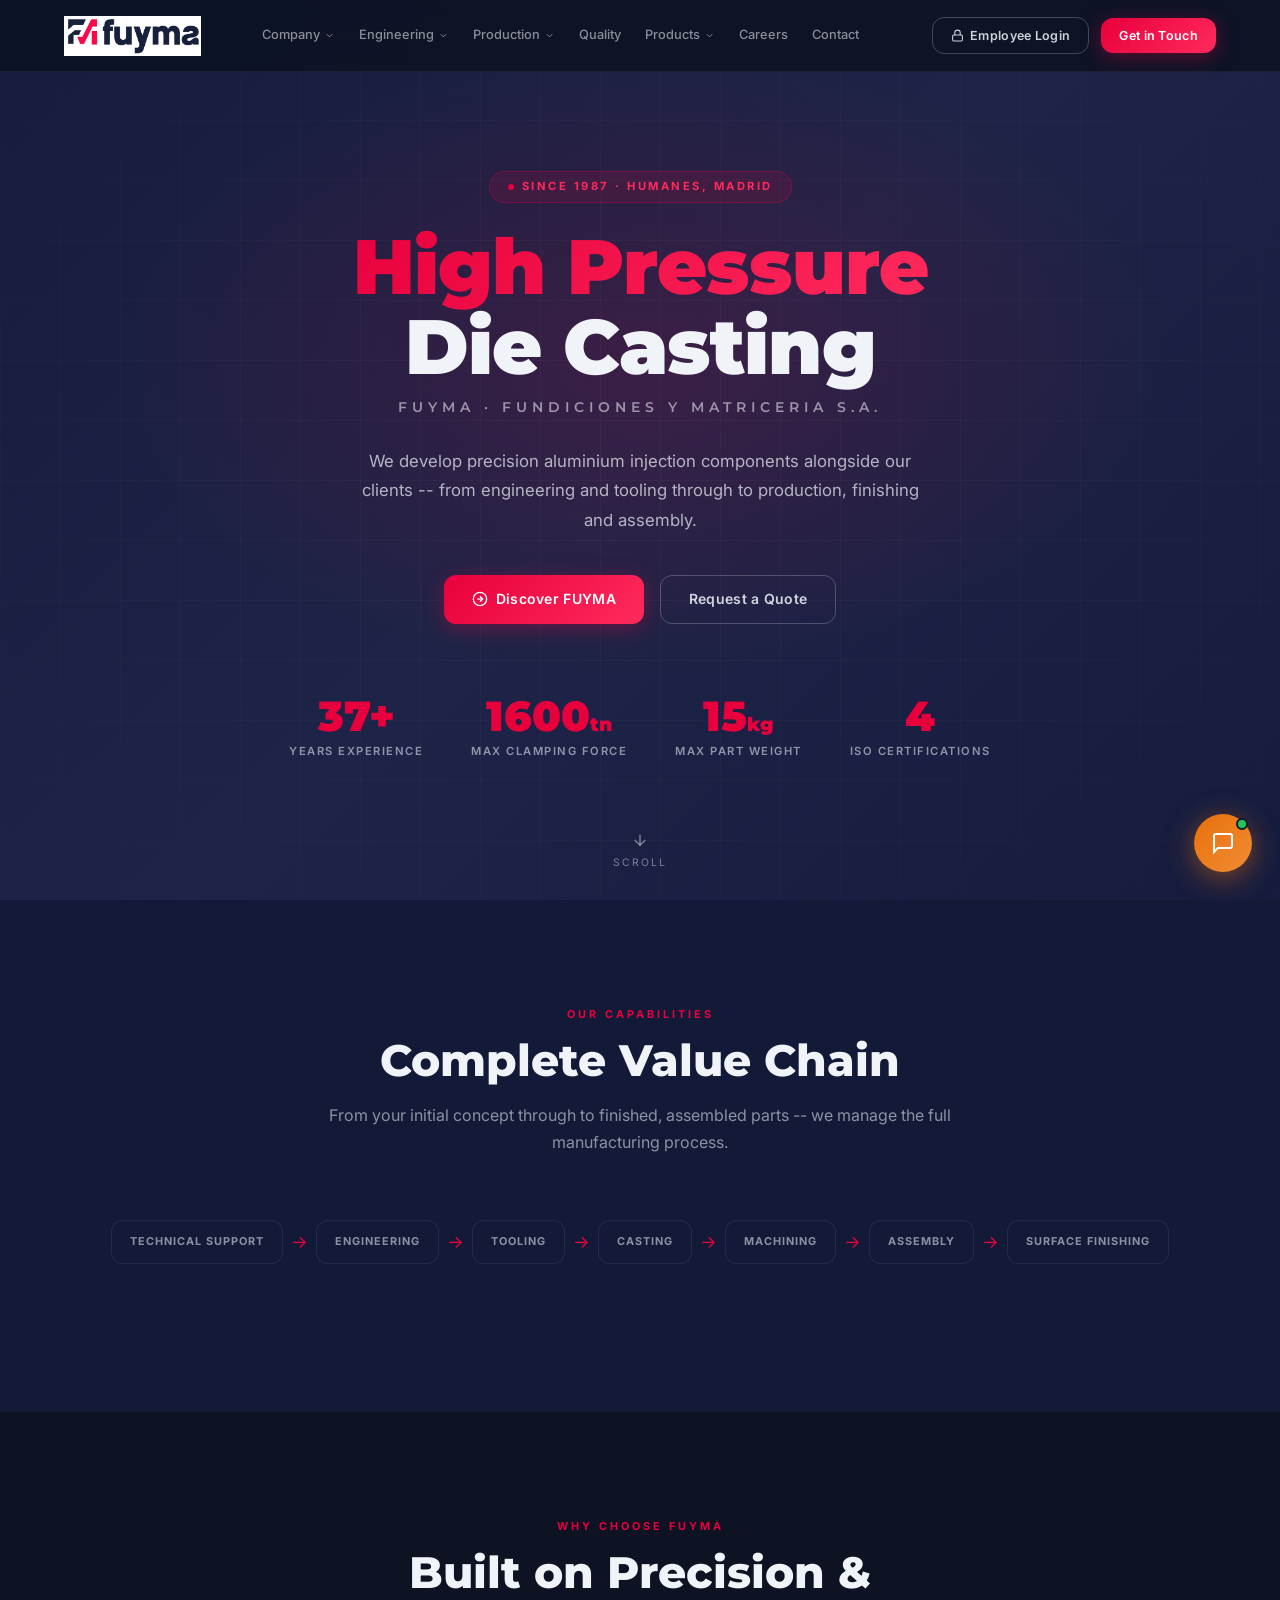
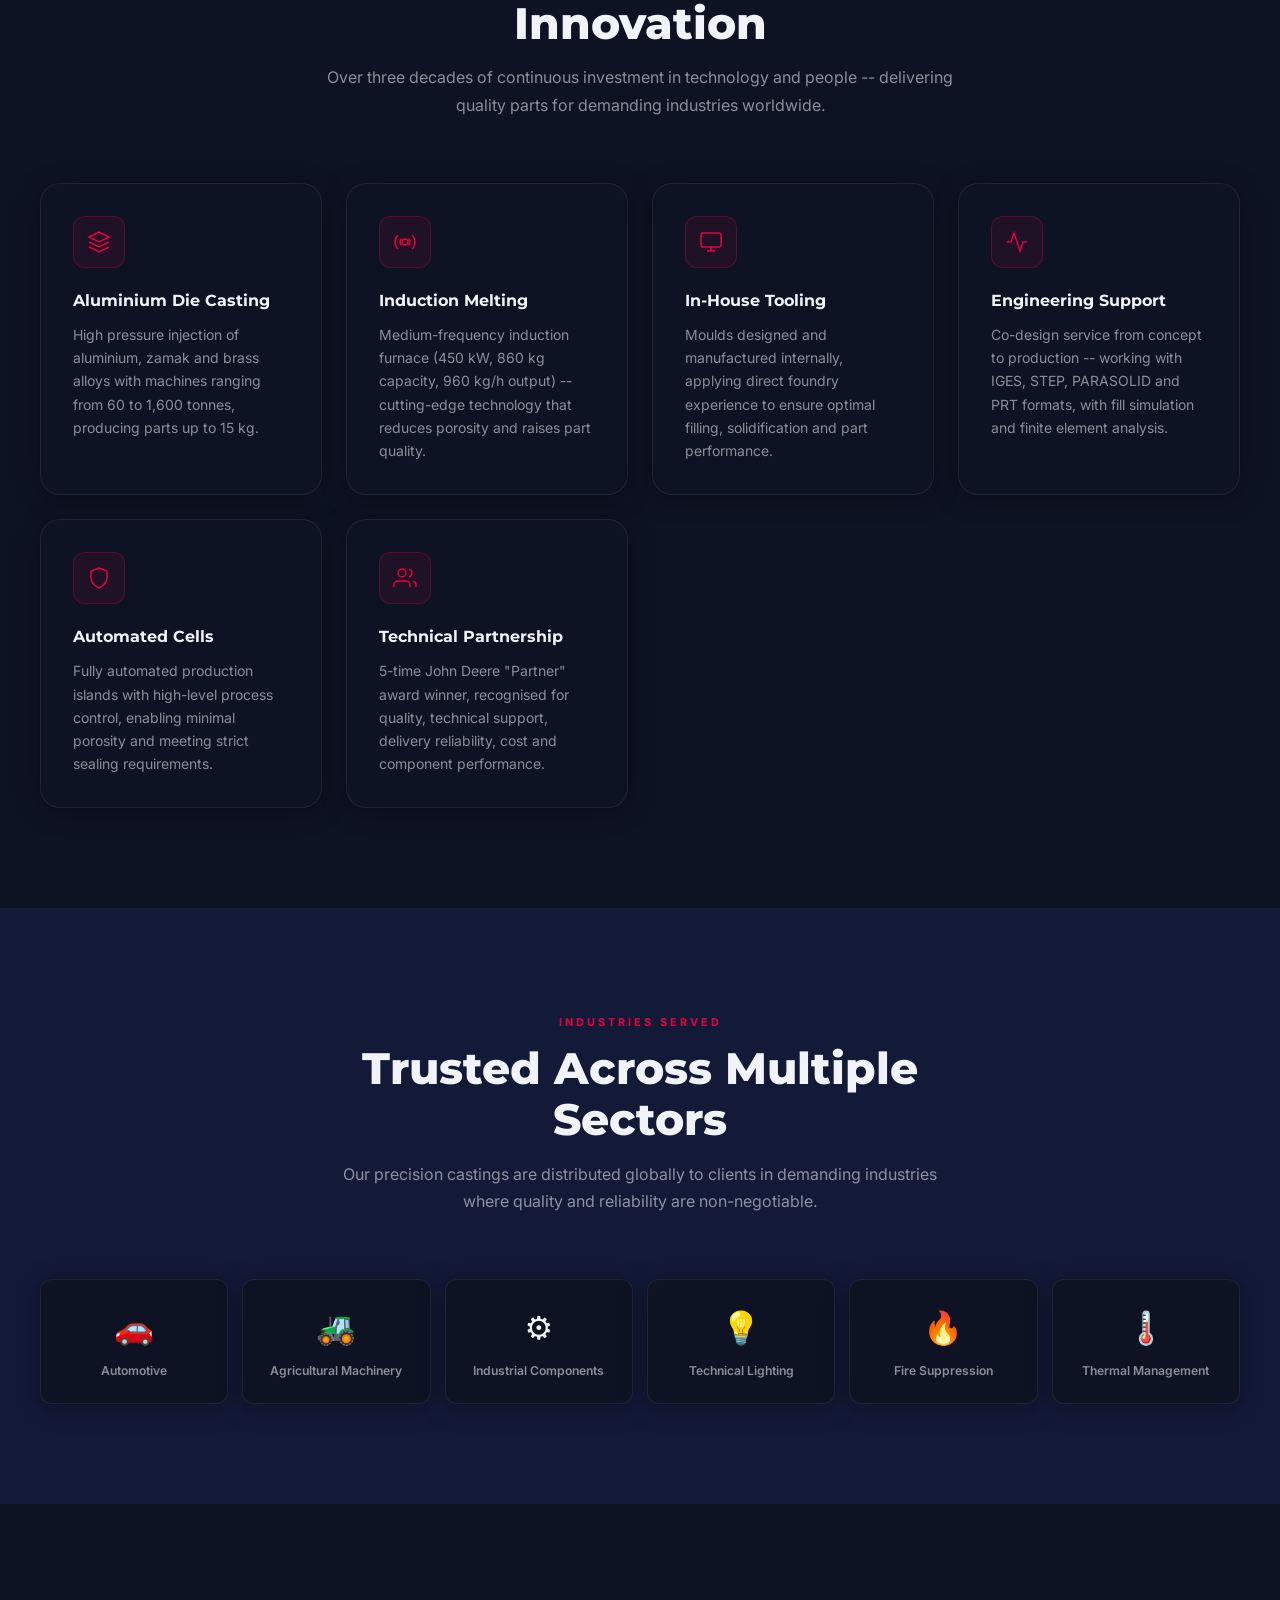
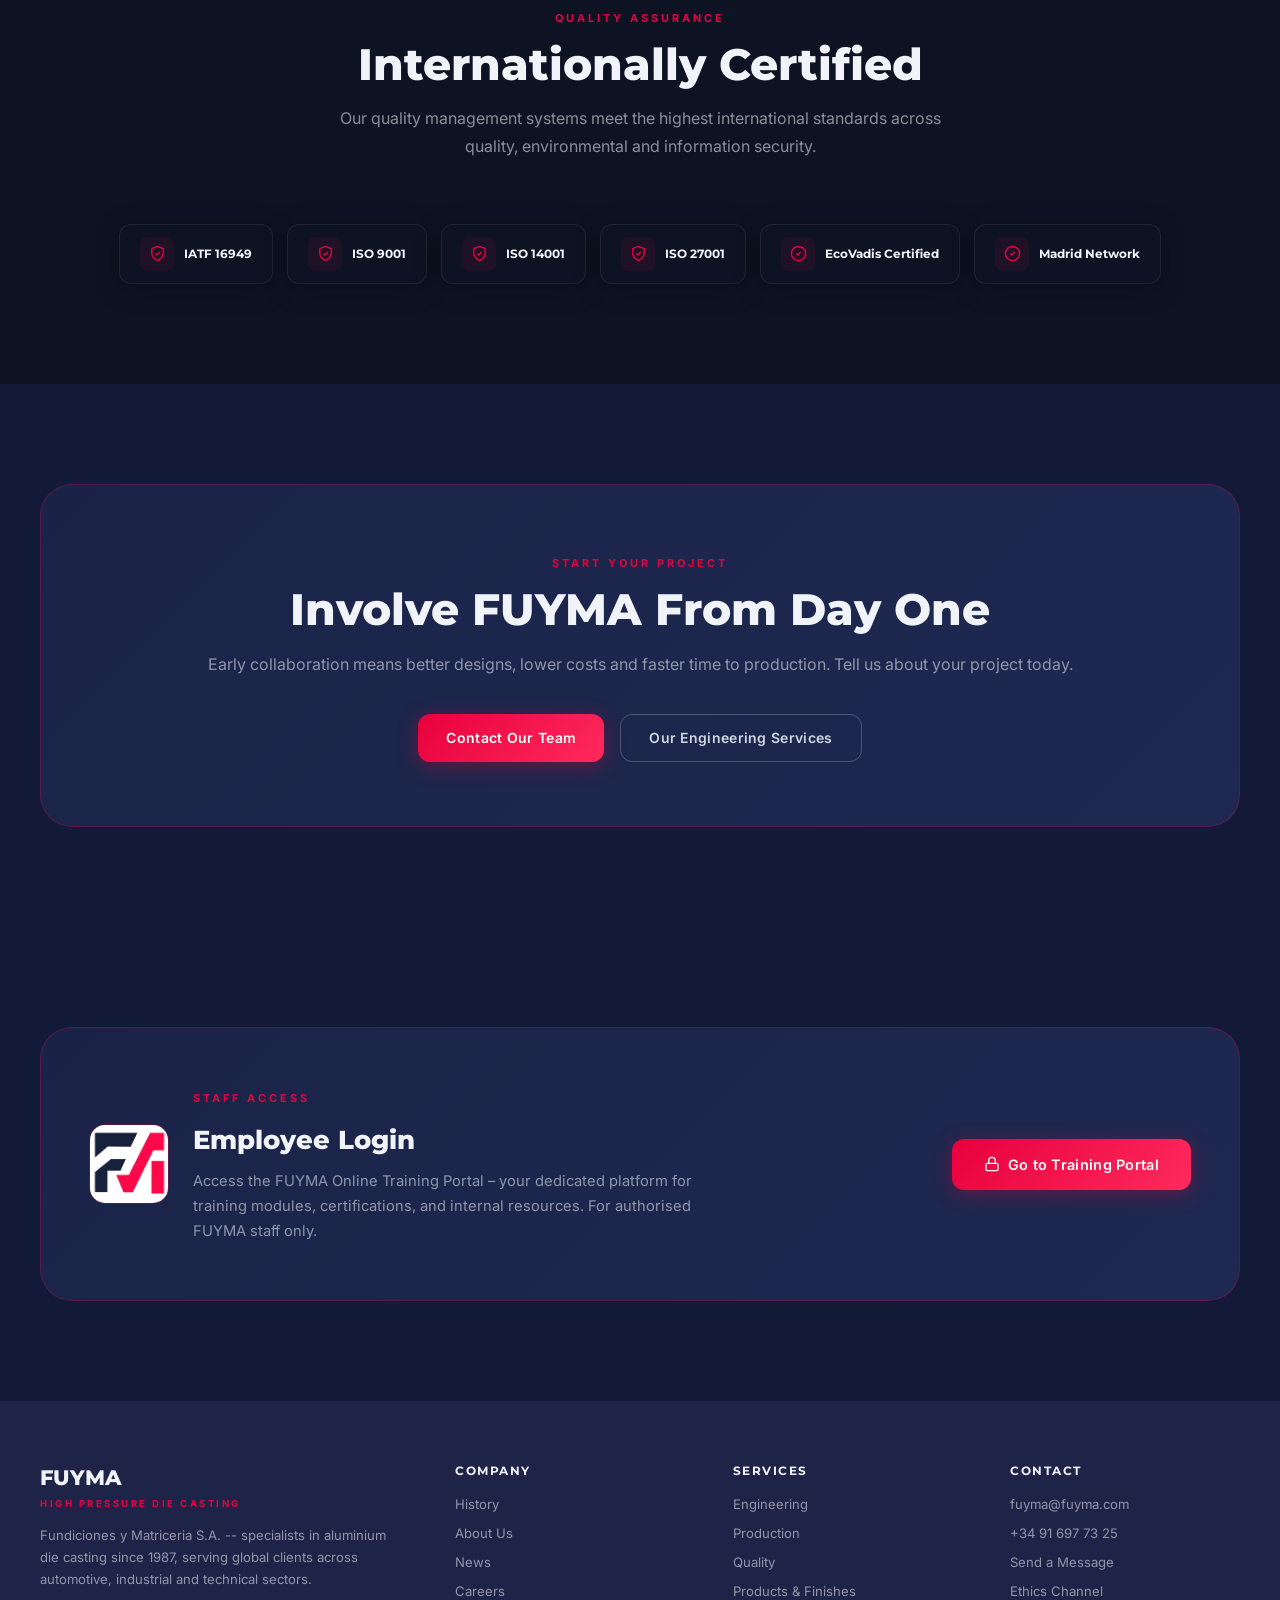
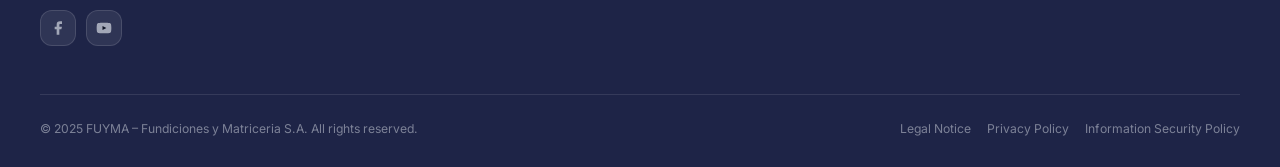
==== index.html @ ce62af7c "Add website files" ====
<!DOCTYPE html>
<html lang="en">
<head>
  <meta charset="UTF-8">
  <meta name="viewport" content="width=device-width, initial-scale=1.0">
  <title>FUYMA - High Pressure Die Casting Since 1987</title>
  <meta name="description" content="FUYMA - Fundiciones y Matriceria. Specialists in high pressure aluminium die casting since 1987. Engineering, tooling, production and quality finishing.">
  <link rel="stylesheet" href="css/style.css">
  <style>
    .goog-te-gadget{font-size:0!important;color:transparent!important;}
    .goog-te-gadget .goog-te-combo{background:rgba(255,255,255,0.06);border:1px solid rgba(255,255,255,0.12);border-radius:8px;color:var(--text-muted);font-size:0.72rem;font-weight:600;padding:6px 10px;cursor:pointer;outline:none;font-family:var(--font-body);}
    .goog-te-banner-frame{display:none!important;} body{top:0!important;}
  </style>
</head>
<body>

  <nav class="navbar" id="navbar">
    <div class="nav-container">
      <a href="index.html" class="nav-brand"><img src="images/fuyma-logo.jpg" alt="FUYMA" class="nav-logo"></a>
      <ul class="nav-menu" id="navMenu">
        <li class="nav-item">
          <a href="about.html" class="nav-link">Company <svg viewBox="0 0 24 24" fill="none" stroke="currentColor" stroke-width="2"><polyline points="6 9 12 15 18 9"/></svg></a>
          <div class="nav-dropdown">
            <a href="about.html#history">History</a>
            <a href="about.html#presentation">About Us</a>
            <a href="about.html#news">News</a>
          </div>
        </li>
        <li class="nav-item">
          <a href="engineering.html" class="nav-link">Engineering <svg viewBox="0 0 24 24" fill="none" stroke="currentColor" stroke-width="2"><polyline points="6 9 12 15 18 9"/></svg></a>
          <div class="nav-dropdown">
            <a href="engineering.html#design">Design &amp; Tooling</a>
            <a href="engineering.html#simulations">Simulations</a>
            <a href="engineering.html#rd">R&amp;D</a>
            <a href="engineering.html#success">Success Cases</a>
          </div>
        </li>
        <li class="nav-item">
          <a href="production.html" class="nav-link">Production <svg viewBox="0 0 24 24" fill="none" stroke="currentColor" stroke-width="2"><polyline points="6 9 12 15 18 9"/></svg></a>
          <div class="nav-dropdown">
            <a href="production.html#production">Production</a>
            <a href="production.html#foundry">Foundry</a>
          </div>
        </li>
        <li class="nav-item"><a href="quality.html" class="nav-link">Quality</a></li>
        <li class="nav-item">
          <a href="products.html" class="nav-link">Products <svg viewBox="0 0 24 24" fill="none" stroke="currentColor" stroke-width="2"><polyline points="6 9 12 15 18 9"/></svg></a>
          <div class="nav-dropdown">
            <a href="products.html#products">Products</a>
            <a href="products.html#finishes">Finishes</a>
          </div>
        </li>
        <li class="nav-item"><a href="employment.html" class="nav-link">Careers</a></li>
        <li class="nav-item"><a href="contact.html" class="nav-link">Contact</a></li>
      </ul>
      <div style="display:flex;align-items:center;gap:12px;flex-shrink:0;">
        <div id="google_translate_element"></div>
        <a href="training-portal/index.html" class="btn btn-outline" style="padding:8px 18px;font-size:0.78rem;display:flex;align-items:center;gap:6px;"><svg width="13" height="13" viewBox="0 0 24 24" fill="none" stroke="currentColor" stroke-width="2"><rect x="3" y="11" width="18" height="11" rx="2"/><path d="M7 11V7a5 5 0 0 1 10 0v4"/></svg>Employee Login</a>
        <a href="contact.html" class="btn btn-primary" style="padding:8px 18px;font-size:0.78rem;">Get in Touch</a>
        <button class="nav-toggle" id="navToggle" aria-label="Menu"><span></span><span></span><span></span></button>
      </div>
    </div>
  </nav>

  <section class="hero">
    <div class="hero-bg"></div>
    <div class="hero-grid-bg"></div>
    <div class="hero-glow"></div>
    <div class="hero-content">
      <div class="hero-badge">Since 1987 &middot; Humanes, Madrid</div>
      <h1 class="hero-title"><span class="accent">High Pressure</span><br>Die Casting</h1>
      <p class="hero-subtitle">FUYMA &middot; Fundiciones y Matriceria S.A.</p>
      <p class="hero-description">We develop precision aluminium injection components alongside our clients -- from engineering and tooling through to production, finishing and assembly.</p>
      <div class="hero-cta">
        <a href="about.html" class="btn btn-primary">
          <svg width="16" height="16" viewBox="0 0 24 24" fill="none" stroke="currentColor" stroke-width="2"><circle cx="12" cy="12" r="10"/><polyline points="12 8 16 12 12 16"/><line x1="8" y1="12" x2="16" y2="12"/></svg>
          Discover FUYMA
        </a>
        <a href="contact.html" class="btn btn-outline">Request a Quote</a>
      </div>
      <div class="hero-stats">
        <div class="hero-stat"><div class="hero-stat-number">37+</div><div class="hero-stat-label">Years Experience</div></div>
        <div class="hero-stat"><div class="hero-stat-number">1600<span style="font-size:1.2rem">tn</span></div><div class="hero-stat-label">Max Clamping Force</div></div>
        <div class="hero-stat"><div class="hero-stat-number">15<span style="font-size:1.2rem">kg</span></div><div class="hero-stat-label">Max Part Weight</div></div>
        <div class="hero-stat"><div class="hero-stat-number">4</div><div class="hero-stat-label">ISO Certifications</div></div>
      </div>
    </div>
    <div class="hero-scroll">
      <svg viewBox="0 0 24 24" fill="none" stroke="currentColor" stroke-width="2"><line x1="12" y1="5" x2="12" y2="19"/><polyline points="19 12 12 19 5 12"/></svg>
      Scroll
    </div>
  </section>

  <section class="section section-alt">
    <div class="container">
      <div class="section-header fade-in">
        <span class="section-label">Our Capabilities</span>
        <h2 class="section-title">Complete Value Chain</h2>
        <p class="section-desc">From your initial concept through to finished, assembled parts -- we manage the full manufacturing process.</p>
      </div>
      <div class="value-chain fade-in">
        <div class="chain-item">Technical Support</div><div class="chain-arrow">&#8594;</div>
        <div class="chain-item">Engineering</div><div class="chain-arrow">&#8594;</div>
        <div class="chain-item">Tooling</div><div class="chain-arrow">&#8594;</div>
        <div class="chain-item">Casting</div><div class="chain-arrow">&#8594;</div>
        <div class="chain-item">Machining</div><div class="chain-arrow">&#8594;</div>
        <div class="chain-item">Assembly</div><div class="chain-arrow">&#8594;</div>
        <div class="chain-item">Surface Finishing</div>
      </div>
    </div>
  </section>

  <section class="section">
    <div class="container">
      <div class="section-header fade-in">
        <span class="section-label">Why Choose FUYMA</span>
        <h2 class="section-title">Built on Precision &amp; Innovation</h2>
        <p class="section-desc">Over three decades of continuous investment in technology and people -- delivering quality parts for demanding industries worldwide.</p>
      </div>
      <div class="card-grid">
        <div class="card fade-in fade-in-delay-1">
          <div class="card-icon"><svg viewBox="0 0 24 24" fill="none" stroke="currentColor" stroke-width="1.5"><path d="M12 2L2 7l10 5 10-5-10-5z"/><path d="M2 17l10 5 10-5"/><path d="M2 12l10 5 10-5"/></svg></div>
          <h3 class="card-title">Aluminium Die Casting</h3>
          <p class="card-text">High pressure injection of aluminium, zamak and brass alloys with machines ranging from 60 to 1,600 tonnes, producing parts up to 15 kg.</p>
        </div>
        <div class="card fade-in fade-in-delay-2">
          <div class="card-icon"><svg viewBox="0 0 24 24" fill="none" stroke="currentColor" stroke-width="1.5"><circle cx="12" cy="12" r="3"/><path d="M19.07 4.93a10 10 0 0 1 0 14.14M4.93 4.93a10 10 0 0 0 0 14.14"/><path d="M15.54 8.46a5 5 0 0 1 0 7.07M8.46 8.46a5 5 0 0 0 0 7.07"/></svg></div>
          <h3 class="card-title">Induction Melting</h3>
          <p class="card-text">Medium-frequency induction furnace (450 kW, 860 kg capacity, 960 kg/h output) -- cutting-edge technology that reduces porosity and raises part quality.</p>
        </div>
        <div class="card fade-in fade-in-delay-3">
          <div class="card-icon"><svg viewBox="0 0 24 24" fill="none" stroke="currentColor" stroke-width="1.5"><rect x="2" y="3" width="20" height="14" rx="2"/><line x1="8" y1="21" x2="16" y2="21"/><line x1="12" y1="17" x2="12" y2="21"/></svg></div>
          <h3 class="card-title">In-House Tooling</h3>
          <p class="card-text">Moulds designed and manufactured internally, applying direct foundry experience to ensure optimal filling, solidification and part performance.</p>
        </div>
        <div class="card fade-in fade-in-delay-1">
          <div class="card-icon"><svg viewBox="0 0 24 24" fill="none" stroke="currentColor" stroke-width="1.5"><polyline points="22 12 18 12 15 21 9 3 6 12 2 12"/></svg></div>
          <h3 class="card-title">Engineering Support</h3>
          <p class="card-text">Co-design service from concept to production -- working with IGES, STEP, PARASOLID and PRT formats, with fill simulation and finite element analysis.</p>
        </div>
        <div class="card fade-in fade-in-delay-2">
          <div class="card-icon"><svg viewBox="0 0 24 24" fill="none" stroke="currentColor" stroke-width="1.5"><path d="M12 22s8-4 8-10V5l-8-3-8 3v7c0 6 8 10 8 10z"/></svg></div>
          <h3 class="card-title">Automated Cells</h3>
          <p class="card-text">Fully automated production islands with high-level process control, enabling minimal porosity and meeting strict sealing requirements.</p>
        </div>
        <div class="card fade-in fade-in-delay-3">
          <div class="card-icon"><svg viewBox="0 0 24 24" fill="none" stroke="currentColor" stroke-width="1.5"><path d="M17 21v-2a4 4 0 0 0-4-4H5a4 4 0 0 0-4 4v2"/><circle cx="9" cy="7" r="4"/><path d="M23 21v-2a4 4 0 0 0-3-3.87"/><path d="M16 3.13a4 4 0 0 1 0 7.75"/></svg></div>
          <h3 class="card-title">Technical Partnership</h3>
          <p class="card-text">5-time John Deere "Partner" award winner, recognised for quality, technical support, delivery reliability, cost and component performance.</p>
        </div>
      </div>
    </div>
  </section>

  <section class="section section-alt">
    <div class="container">
      <div class="section-header fade-in">
        <span class="section-label">Industries Served</span>
        <h2 class="section-title">Trusted Across Multiple Sectors</h2>
        <p class="section-desc">Our precision castings are distributed globally to clients in demanding industries where quality and reliability are non-negotiable.</p>
      </div>
      <div class="sectors-grid fade-in">
        <div class="sector-card"><div class="sector-icon">&#128663;</div><div class="sector-name">Automotive</div></div>
        <div class="sector-card"><div class="sector-icon">&#128668;</div><div class="sector-name">Agricultural Machinery</div></div>
        <div class="sector-card"><div class="sector-icon">&#9881;&#65039;</div><div class="sector-name">Industrial Components</div></div>
        <div class="sector-card"><div class="sector-icon">&#128161;</div><div class="sector-name">Technical Lighting</div></div>
        <div class="sector-card"><div class="sector-icon">&#128293;</div><div class="sector-name">Fire Suppression</div></div>
        <div class="sector-card"><div class="sector-icon">&#127777;&#65039;</div><div class="sector-name">Thermal Management</div></div>
      </div>
    </div>
  </section>

  <section class="section">
    <div class="container">
      <div class="section-header fade-in">
        <span class="section-label">Quality Assurance</span>
        <h2 class="section-title">Internationally Certified</h2>
        <p class="section-desc">Our quality management systems meet the highest international standards across quality, environmental and information security.</p>
      </div>
      <div class="certs-grid fade-in">
        <a href="images/ISO-TS_16949.jpg" target="_blank" class="cert-badge" style="text-decoration:none;cursor:pointer;"><div class="cert-icon"><svg viewBox="0 0 24 24" fill="none" stroke="currentColor" stroke-width="2"><path d="M12 22s8-4 8-10V5l-8-3-8 3v7c0 6 8 10 8 10z"/><polyline points="9 12 11 14 15 10"/></svg></div><span class="cert-name">IATF 16949</span></a>
        <a href="images/ISO_9001.jpg" target="_blank" class="cert-badge" style="text-decoration:none;cursor:pointer;"><div class="cert-icon"><svg viewBox="0 0 24 24" fill="none" stroke="currentColor" stroke-width="2"><path d="M12 22s8-4 8-10V5l-8-3-8 3v7c0 6 8 10 8 10z"/><polyline points="9 12 11 14 15 10"/></svg></div><span class="cert-name">ISO 9001</span></a>
        <a href="images/ISO_14001.jpg" target="_blank" class="cert-badge" style="text-decoration:none;cursor:pointer;"><div class="cert-icon"><svg viewBox="0 0 24 24" fill="none" stroke="currentColor" stroke-width="2"><path d="M12 22s8-4 8-10V5l-8-3-8 3v7c0 6 8 10 8 10z"/><polyline points="9 12 11 14 15 10"/></svg></div><span class="cert-name">ISO 14001</span></a>
        <a href="images/ISO_27001.jpg" target="_blank" class="cert-badge" style="text-decoration:none;cursor:pointer;"><div class="cert-icon"><svg viewBox="0 0 24 24" fill="none" stroke="currentColor" stroke-width="2"><path d="M12 22s8-4 8-10V5l-8-3-8 3v7c0 6 8 10 8 10z"/><polyline points="9 12 11 14 15 10"/></svg></div><span class="cert-name">ISO 27001</span></a>
        <div class="cert-badge"><div class="cert-icon"><svg viewBox="0 0 24 24" fill="none" stroke="currentColor" stroke-width="2"><circle cx="12" cy="12" r="10"/><polyline points="9 12 11 14 15 10"/></svg></div><span class="cert-name">EcoVadis Certified</span></div>
        <div class="cert-badge"><div class="cert-icon"><svg viewBox="0 0 24 24" fill="none" stroke="currentColor" stroke-width="2"><circle cx="12" cy="12" r="10"/><polyline points="9 12 11 14 15 10"/></svg></div><span class="cert-name">Madrid Network</span></div>
      </div>
    </div>
  </section>

  <section class="section section-alt">
    <div class="container">
      <div style="background:linear-gradient(135deg,var(--surface-2),var(--surface-3));border:1px solid var(--border-accent);border-radius:var(--radius-xl);padding:64px 48px;text-align:center;" class="fade-in">
        <span class="section-label">Start Your Project</span>
        <h2 class="section-title" style="margin-bottom:16px;">Involve FUYMA From Day One</h2>
        <p class="section-desc" style="margin-bottom:36px;">Early collaboration means better designs, lower costs and faster time to production. Tell us about your project today.</p>
        <div style="display:flex;gap:16px;justify-content:center;flex-wrap:wrap;">
          <a href="contact.html" class="btn btn-primary">Contact Our Team</a>
          <a href="engineering.html" class="btn btn-outline">Our Engineering Services</a>
        </div>
      </div>
    </div>
  </section>

  <section class="section section-alt">
    <div class="container">
      <div style="background:linear-gradient(135deg,var(--surface-2),var(--surface-3));border:1px solid var(--border-accent);border-radius:var(--radius-xl);padding:56px 48px;display:flex;align-items:center;justify-content:space-between;gap:40px;flex-wrap:wrap;" class="fade-in">
        <div style="display:flex;align-items:center;gap:24px;flex-wrap:wrap;">
          <div style="width:80px;height:80px;border-radius:16px;overflow:hidden;border:1px solid var(--border-accent);flex-shrink:0;">
            <img src="images/FUYMA ICON.jpg" alt="FUYMA" style="width:100%;height:100%;object-fit:cover;">
          </div>
          <div>
            <span class="section-label">Staff Access</span>
            <h2 style="font-family:var(--font-heading);font-size:1.6rem;font-weight:800;color:var(--text);margin-bottom:8px;">Employee Login</h2>
            <p style="color:var(--text-muted);font-size:0.92rem;line-height:1.7;max-width:520px;">Access the FUYMA Online Training Portal &ndash; your dedicated platform for training modules, certifications, and internal resources. For authorised FUYMA staff only.</p>
          </div>
        </div>
        <a href="training-portal/index.html" class="btn btn-primary" style="padding:14px 32px;font-size:0.9rem;flex-shrink:0;display:flex;align-items:center;gap:8px;">
          <svg width="16" height="16" viewBox="0 0 24 24" fill="none" stroke="currentColor" stroke-width="2"><rect x="3" y="11" width="18" height="11" rx="2"/><path d="M7 11V7a5 5 0 0 1 10 0v4"/></svg>
          Go to Training Portal
        </a>
      </div>
    </div>
  </section>

  <footer class="footer">
    <div class="footer-grid">
      <div>
        <div class="footer-brand-name">FUYMA</div>
        <div class="footer-brand-sub">High Pressure Die Casting</div>
        <p class="footer-brand-text">Fundiciones y Matriceria S.A. -- specialists in aluminium die casting since 1987, serving global clients across automotive, industrial and technical sectors.</p>
        <div class="footer-social">
          <a href="https://www.facebook.com/pages/FUNDICIONES-Y-MATRICERIA-SL-FUYMA/247836575258335" target="_blank" class="footer-social-btn" aria-label="Facebook"><svg viewBox="0 0 24 24" fill="currentColor"><path d="M18 2h-3a5 5 0 0 0-5 5v3H7v4h3v8h4v-8h3l1-4h-4V7a1 1 0 0 1 1-1h3z"/></svg></a>
          <a href="http://www.youtube.com/watch?v=iOSKhwzg1Xo" target="_blank" class="footer-social-btn" aria-label="YouTube"><svg viewBox="0 0 24 24" fill="currentColor"><path d="M22.54 6.42a2.78 2.78 0 0 0-1.95-1.96C18.88 4 12 4 12 4s-6.88 0-8.59.46A2.78 2.78 0 0 0 1.46 6.42 29 29 0 0 0 1 12a29 29 0 0 0 .46 5.58 2.78 2.78 0 0 0 1.95 1.96C5.12 20 12 20 12 20s6.88 0 8.59-.46a2.78 2.78 0 0 0 1.95-1.96A29 29 0 0 0 23 12a29 29 0 0 0-.46-5.58z"/><polygon points="9.75 15.02 15.5 12 9.75 8.98 9.75 15.02" fill="var(--primary)"/></svg></a>
        </div>
      </div>
      <div><div class="footer-col-title">Company</div><div class="footer-links"><a href="about.html#history">History</a><a href="about.html#presentation">About Us</a><a href="about.html#news">News</a><a href="employment.html">Careers</a></div></div>
      <div><div class="footer-col-title">Services</div><div class="footer-links"><a href="engineering.html">Engineering</a><a href="production.html">Production</a><a href="quality.html">Quality</a><a href="products.html">Products &amp; Finishes</a></div></div>
      <div><div class="footer-col-title">Contact</div><div class="footer-links"><a href="mailto:fuyma@fuyma.com">fuyma@fuyma.com</a><a href="tel:+34916977325">+34 91 697 73 25</a><a href="contact.html">Send a Message</a><a href="https://centinela.lefebvre.es/public/concept/1794671?access=k3iGVTedsO3Z%2BJQkvltZbgxwBwiVS%2BUbo7hU3Mz4B8g%3D" target="_blank">Ethics Channel</a></div></div>
    </div>
    <div class="footer-bottom">
      <p class="footer-bottom-text">&copy; 2025 FUYMA &ndash; Fundiciones y Matriceria S.A. All rights reserved.</p>
      <div class="footer-legal"><a href="#">Legal Notice</a><a href="#">Privacy Policy</a><a href="#">Information Security Policy</a></div>
    </div>
  </footer>

  <script src="js/main.js"></script>
  <script src="js/chatbot.js"></script>
  <script src="//translate.google.com/translate_a/element.js?cb=googleTranslateElementInit"></script>
</body>
</html>
---- css/style.css ----
/* =========================================
   FUYMA - Modern Website Stylesheet
   ========================================= */

@import url('https://fonts.googleapis.com/css2?family=Inter:wght@300;400;500;600;700&family=Montserrat:wght@600;700;800;900&display=swap');

:root {
  --primary:        #0e1324;
  --secondary:      #1e2447;
  --accent:         #e8003d;
  --accent-light:   #ff2a5c;
  --accent-glow:    rgba(232, 0, 61, 0.2);
  --text:           #f0f4f8;
  --text-muted:     rgba(240, 244, 248, 0.55);
  --surface:        #131a38;
  --surface-2:      #1a2347;
  --surface-3:      #1f2851;
  --border:         rgba(255, 255, 255, 0.07);
  --border-accent:  rgba(232, 0, 61, 0.3);
  --shadow:         0 4px 24px rgba(0, 0, 0, 0.35);
  --shadow-lg:      0 16px 48px rgba(0, 0, 0, 0.5);
  --radius:         12px;
  --radius-lg:      20px;
  --radius-xl:      32px;
  --transition:     all 0.3s cubic-bezier(0.4, 0, 0.2, 1);
  --font-body:      'Inter', system-ui, sans-serif;
  --font-heading:   'Montserrat', system-ui, sans-serif;
  --max-width:      1200px;
  --nav-height:     72px;
}

*, *::before, *::after { box-sizing: border-box; margin: 0; padding: 0; }

html { scroll-behavior: smooth; font-size: 16px; }

body {
  font-family: var(--font-body);
  background: var(--primary);
  color: var(--text);
  line-height: 1.6;
  overflow-x: hidden;
}

a { color: var(--accent); text-decoration: none; transition: var(--transition); }
a:hover { color: var(--accent-light); }
img { max-width: 100%; height: auto; display: block; }
ul { list-style: none; }

/* ===== NAVBAR ===== */
.navbar {
  position: fixed; top: 0; left: 0; right: 0; z-index: 1000;
  height: var(--nav-height);
  background: rgba(14, 19, 36, 0.92);
  backdrop-filter: blur(16px);
  -webkit-backdrop-filter: blur(16px);
  border-bottom: 1px solid rgba(255, 255, 255, 0.06);
  transition: var(--transition);
}
.navbar.scrolled { background: rgba(14,19,36,0.99); box-shadow: 0 4px 24px rgba(0,0,0,0.3); }

.nav-container {
  max-width: var(--max-width); margin: 0 auto; padding: 0 24px;
  height: 100%; display: flex; align-items: center; justify-content: space-between; gap: 16px;
}

.nav-brand { display: flex; flex-direction: column; text-decoration: none; flex-shrink: 0; }
.nav-brand-name { font-family: var(--font-heading); font-size: 1.25rem; font-weight: 800; color: var(--text); letter-spacing: 0.5px; line-height: 1.1; }
.nav-brand-sub { font-size: 0.58rem; font-weight: 600; color: var(--accent); letter-spacing: 2.5px; text-transform: uppercase; }
.nav-logo { height: 40px; width: auto; display: block; }

.nav-menu { display: flex; align-items: center; gap: 2px; flex: 1; justify-content: center; }

.nav-item { position: relative; }

.nav-link {
  display: flex; align-items: center; gap: 4px;
  padding: 8px 11px; font-size: 0.8rem; font-weight: 500;
  color: var(--text-muted); border-radius: var(--radius);
  transition: var(--transition); white-space: nowrap;
  cursor: pointer; background: none; border: none;
  font-family: var(--font-body); text-decoration: none;
}
.nav-link:hover, .nav-link.active { color: var(--text); background: var(--surface); }
.nav-link.active { color: var(--accent); }
.nav-link svg { width: 11px; height: 11px; transition: transform 0.2s; flex-shrink: 0; }
.nav-item:hover > .nav-link svg { transform: rotate(180deg); }

.nav-dropdown {
  position: absolute; top: calc(100% + 8px); left: 0; min-width: 200px;
  background: var(--primary); border: 1px solid var(--border);
  border-radius: var(--radius); box-shadow: var(--shadow-lg);
  opacity: 0; visibility: hidden; transform: translateY(-8px);
  transition: var(--transition); overflow: hidden;
}
.nav-item:hover .nav-dropdown { opacity: 1; visibility: visible; transform: translateY(0); }
.nav-dropdown a { display: block; padding: 10px 16px; font-size: 0.82rem; color: var(--text-muted); transition: var(--transition); }
.nav-dropdown a:hover { color: var(--accent); background: var(--surface); padding-left: 22px; }

.nav-toggle {
  display: none; flex-direction: column; gap: 5px;
  cursor: pointer; padding: 8px; border-radius: 8px;
  background: none; border: none; flex-shrink: 0;
}
.nav-toggle span { display: block; width: 22px; height: 2px; background: var(--text); border-radius: 2px; transition: var(--transition); }
.nav-toggle.open span:nth-child(1) { transform: translateY(7px) rotate(45deg); }
.nav-toggle.open span:nth-child(2) { opacity: 0; }
.nav-toggle.open span:nth-child(3) { transform: translateY(-7px) rotate(-45deg); }

/* ===== HERO ===== */
.hero {
  position: relative; min-height: 100vh;
  display: flex; align-items: center; justify-content: center;
  text-align: center; overflow: hidden;
  padding: calc(var(--nav-height) + 40px) 24px 80px;
  background: var(--secondary);
}
.hero-bg {
  position: absolute; inset: 0;
  background: linear-gradient(135deg, #161c3e 0%, #1e2447 50%, #161c3e 100%);
}
.hero-grid-bg {
  position: absolute; inset: 0;
  background-image: linear-gradient(rgba(255,255,255,0.04) 1px, transparent 1px), linear-gradient(90deg, rgba(255,255,255,0.04) 1px, transparent 1px);
  background-size: 60px 60px;
  mask-image: radial-gradient(ellipse 80% 80% at 50% 50%, black 0%, transparent 100%);
}
.hero-glow { position: absolute; inset: 0; background: radial-gradient(ellipse 60% 50% at 50% 40%, rgba(232,0,61,0.15) 0%, transparent 70%); }
.hero-content { position: relative; z-index: 1; max-width: 820px; }

.hero-badge {
  display: inline-flex; align-items: center; gap: 8px;
  padding: 6px 18px; background: rgba(232,0,61,0.12);
  border: 1px solid var(--border-accent); border-radius: 30px;
  font-size: 0.7rem; font-weight: 700; letter-spacing: 2.5px;
  text-transform: uppercase; color: var(--accent-light); margin-bottom: 24px;
}
.hero-badge::before {
  content: ''; display: block; width: 6px; height: 6px;
  background: var(--accent); border-radius: 50%;
  animation: pulse 2s infinite;
}
@keyframes pulse { 0%,100%{opacity:1;transform:scale(1)} 50%{opacity:0.5;transform:scale(0.8)} }

.hero-title {
  font-family: var(--font-heading);
  font-size: clamp(2.4rem, 6vw, 4.8rem);
  font-weight: 900; line-height: 1.05;
  letter-spacing: -1px; margin-bottom: 8px; color: #f0f4f8;
}
.hero-title .accent {
  background: linear-gradient(135deg, var(--accent), var(--accent-light));
  -webkit-background-clip: text; -webkit-text-fill-color: transparent; background-clip: text;
}
.hero-subtitle {
  font-family: var(--font-heading); font-size: clamp(0.75rem, 1.8vw, 0.9rem);
  font-weight: 600; letter-spacing: 5px; text-transform: uppercase;
  color: rgba(240,244,248,0.55); margin-bottom: 28px;
}
.hero-description { font-size: 1.05rem; line-height: 1.75; color: rgba(240,244,248,0.7); max-width: 580px; margin: 0 auto 40px; }

.hero-cta { display: flex; gap: 16px; justify-content: center; flex-wrap: wrap; }

.hero-stats { display: flex; gap: 48px; justify-content: center; margin-top: 72px; flex-wrap: wrap; }
.hero-stat { text-align: center; }
.hero-stat-number { font-family: var(--font-heading); font-size: 2.6rem; font-weight: 900; color: var(--accent); line-height: 1; }
.hero-stat-label { font-size: 0.7rem; font-weight: 600; letter-spacing: 1.5px; text-transform: uppercase; color: rgba(240,244,248,0.55); margin-top: 6px; }

.hero-scroll {
  position: absolute; bottom: 28px; left: 50%; transform: translateX(-50%);
  display: flex; flex-direction: column; align-items: center; gap: 6px;
  color: rgba(240,244,248,0.45); font-size: 0.65rem; letter-spacing: 2px; text-transform: uppercase;
  animation: bounce 2.5s infinite;
}
.hero-scroll svg { width: 18px; height: 18px; }
@keyframes bounce { 0%,100%{transform:translateX(-50%) translateY(0)} 50%{transform:translateX(-50%) translateY(7px)} }

/* ===== BUTTONS ===== */
.btn {
  display: inline-flex; align-items: center; gap: 8px;
  padding: 12px 28px; border-radius: var(--radius);
  font-size: 0.875rem; font-weight: 600; letter-spacing: 0.3px;
  border: none; cursor: pointer; transition: var(--transition);
  font-family: var(--font-body); text-decoration: none;
}
.btn-primary {
  background: linear-gradient(135deg, var(--accent), var(--accent-light));
  color: white; box-shadow: 0 4px 20px rgba(232,0,61,0.35);
}
.btn-primary:hover { transform: translateY(-2px); box-shadow: 0 8px 30px rgba(232,0,61,0.45); color: white; }
.btn-outline { background: transparent; color: rgba(240,244,248,0.85); border: 1.5px solid rgba(255,255,255,0.22); }
.btn-outline:hover { background: rgba(255,255,255,0.08); color: white; border-color: rgba(255,255,255,0.4); transform: translateY(-2px); }

/* ===== SECTIONS ===== */
.section { padding: 100px 24px; }
.section-alt { background: var(--surface); }
.container { max-width: var(--max-width); margin: 0 auto; }

.section-header { text-align: center; max-width: 640px; margin: 0 auto 64px; }
.section-label { display: inline-block; font-size: 0.68rem; font-weight: 700; letter-spacing: 3px; text-transform: uppercase; color: var(--accent); margin-bottom: 12px; }
.section-title { font-family: var(--font-heading); font-size: clamp(1.75rem, 4vw, 2.75rem); font-weight: 800; line-height: 1.15; color: var(--text); margin-bottom: 16px; }
.section-desc { font-size: 1rem; color: var(--text-muted); line-height: 1.7; }

/* ===== CARDS ===== */
.card-grid { display: grid; grid-template-columns: repeat(auto-fit, minmax(280px, 1fr)); gap: 24px; }
.card {
  background: var(--primary); border: 1px solid var(--border);
  border-radius: var(--radius-lg); padding: 32px;
  transition: var(--transition); position: relative; overflow: hidden;
  box-shadow: var(--shadow);
}
.card::before {
  content: ''; position: absolute; top: 0; left: 0; right: 0; height: 2px;
  background: linear-gradient(90deg, var(--accent), transparent); opacity: 0; transition: var(--transition);
}
.card:hover { border-color: var(--border-accent); transform: translateY(-4px); box-shadow: var(--shadow-lg); }
.card:hover::before { opacity: 1; }
.card-icon {
  width: 52px; height: 52px; background: rgba(232,0,61,0.08);
  border: 1px solid var(--border-accent); border-radius: var(--radius);
  display: flex; align-items: center; justify-content: center;
  margin-bottom: 20px; color: var(--accent);
}
.card-icon svg { width: 24px; height: 24px; }
.card-title { font-family: var(--font-heading); font-size: 1rem; font-weight: 700; color: var(--text); margin-bottom: 10px; }
.card-text { font-size: 0.875rem; color: var(--text-muted); line-height: 1.65; }

/* ===== VALUE CHAIN ===== */
.value-chain { display: flex; align-items: center; justify-content: center; flex-wrap: wrap; gap: 8px; margin: 48px 0; }
.chain-item {
  background: var(--surface); border: 1px solid var(--border); border-radius: var(--radius);
  padding: 12px 18px; font-size: 0.68rem; font-weight: 700; letter-spacing: 1px;
  text-transform: uppercase; color: var(--text-muted); transition: var(--transition); white-space: nowrap;
}
.chain-item:hover { background: rgba(232,0,61,0.06); border-color: var(--border-accent); color: var(--accent); }
.chain-arrow { color: var(--accent); font-size: 1.1rem; flex-shrink: 0; }

/* ===== CERTIFICATIONS ===== */
.certs-grid { display: flex; flex-wrap: wrap; gap: 14px; justify-content: center; align-items: center; }
.cert-badge {
  display: flex; align-items: center; gap: 10px;
  padding: 12px 20px; background: var(--primary);
  border: 1px solid var(--border); border-radius: var(--radius); transition: var(--transition);
  box-shadow: var(--shadow);
}
.cert-badge:hover { border-color: var(--border-accent); background: rgba(232,0,61,0.03); }
.cert-icon { width: 34px; height: 34px; background: rgba(232,0,61,0.08); border-radius: 8px; display: flex; align-items: center; justify-content: center; }
.cert-icon svg { width: 17px; height: 17px; color: var(--accent); }
.cert-name { font-family: var(--font-heading); font-size: 0.78rem; font-weight: 700; color: var(--text); }

/* ===== SECTORS ===== */
.sectors-grid { display: grid; grid-template-columns: repeat(auto-fit, minmax(155px, 1fr)); gap: 14px; }
.sector-card {
  background: var(--primary); border: 1px solid var(--border);
  border-radius: var(--radius); padding: 22px 14px; text-align: center; transition: var(--transition);
  box-shadow: var(--shadow);
}
.sector-card:hover { border-color: var(--border-accent); transform: translateY(-3px); }
.sector-icon { font-size: 2rem; margin-bottom: 8px; }
.sector-name { font-size: 0.76rem; font-weight: 600; color: var(--text-muted); }

/* ===== PAGE HERO ===== */
.page-hero {
  padding: calc(var(--nav-height) + 80px) 24px 80px;
  text-align: center; position: relative; overflow: hidden;
  background: linear-gradient(180deg, var(--secondary) 0%, #131a38 100%);
}
.page-hero::before {
  content: ''; position: absolute; inset: 0;
  background: radial-gradient(ellipse 70% 60% at 50% 0%, rgba(232,0,61,0.1) 0%, transparent 70%);
}
.page-hero-content { position: relative; z-index: 1; max-width: 700px; margin: 0 auto; }
.page-hero-label { display: inline-block; font-size: 0.68rem; font-weight: 700; letter-spacing: 3px; text-transform: uppercase; color: var(--accent); margin-bottom: 12px; }
.page-hero-title { font-family: var(--font-heading); font-size: clamp(2rem, 5vw, 3.5rem); font-weight: 900; color: #f0f4f8; margin-bottom: 16px; }
.page-hero-desc { font-size: 1.05rem; color: rgba(240,244,248,0.7); line-height: 1.7; }

/* ===== TABS ===== */
.tabs {
  display: flex; gap: 4px; background: var(--surface);
  border: 1px solid var(--border); border-radius: var(--radius-lg);
  padding: 6px; margin-bottom: 48px; flex-wrap: wrap;
}
.tab-btn {
  flex: 1; min-width: 110px; padding: 10px 18px;
  border-radius: var(--radius); border: none; background: transparent;
  color: var(--text-muted); font-size: 0.8rem; font-weight: 600;
  cursor: pointer; transition: var(--transition); font-family: var(--font-body); white-space: nowrap;
}
.tab-btn:hover { color: var(--text); background: var(--primary); }
.tab-btn.active { background: var(--accent); color: white; box-shadow: 0 4px 16px rgba(232,0,61,0.3); }
.tab-content { display: none; }
.tab-content.active { display: block; animation: fadeIn 0.3s ease; }
@keyframes fadeIn { from{opacity:0;transform:translateY(8px)} to{opacity:1;transform:translateY(0)} }

/* ===== TIMELINE ===== */
.timeline { position: relative; padding-left: 40px; }
.timeline::before {
  content: ''; position: absolute; left: 12px; top: 0; bottom: 0;
  width: 2px; background: linear-gradient(180deg, var(--accent), transparent);
}
.timeline-item { position: relative; margin-bottom: 40px; }
.timeline-item::before {
  content: ''; position: absolute; left: -34px; top: 6px;
  width: 12px; height: 12px; background: var(--accent); border-radius: 50%;
  box-shadow: 0 0 0 4px rgba(232,0,61,0.15);
}
.timeline-year { font-family: var(--font-heading); font-size: 0.72rem; font-weight: 700; letter-spacing: 2px; color: var(--accent); text-transform: uppercase; margin-bottom: 6px; }
.timeline-title { font-family: var(--font-heading); font-size: 1rem; font-weight: 700; color: var(--text); margin-bottom: 8px; }
.timeline-text { font-size: 0.875rem; color: var(--text-muted); line-height: 1.65; }

/* ===== NEWS CARDS ===== */
.news-card {
  background: var(--primary); border: 1px solid var(--border);
  border-radius: var(--radius-lg); padding: 32px; margin-bottom: 20px; transition: var(--transition);
  box-shadow: var(--shadow);
}
.news-card:hover { border-color: var(--border-accent); transform: translateX(4px); box-shadow: var(--shadow-lg); }
.news-date { font-size: 0.7rem; font-weight: 700; letter-spacing: 2px; text-transform: uppercase; color: var(--accent); margin-bottom: 8px; }
.news-title { font-family: var(--font-heading); font-size: 1.1rem; font-weight: 700; color: var(--text); margin-bottom: 12px; line-height: 1.3; }
.news-text { font-size: 0.875rem; color: var(--text-muted); line-height: 1.65; }

/* ===== QUALITY ===== */
.quality-methods { display: grid; grid-template-columns: repeat(auto-fit, minmax(280px, 1fr)); gap: 24px; margin-bottom: 60px; }
.quality-method {
  background: var(--primary); border: 1px solid var(--border);
  border-radius: var(--radius-lg); padding: 36px 28px; text-align: center; transition: var(--transition);
  box-shadow: var(--shadow);
}
.quality-method:hover { border-color: var(--border-accent); transform: translateY(-6px); box-shadow: var(--shadow-lg); }
.quality-method-abbr {
  display: inline-block; font-family: var(--font-heading); font-size: 1.6rem; font-weight: 900;
  color: var(--accent); background: rgba(232,0,61,0.07);
  border: 1px solid var(--border-accent); border-radius: var(--radius);
  padding: 8px 20px; margin-bottom: 16px;
}
.quality-method-title { font-family: var(--font-heading); font-size: 0.95rem; font-weight: 700; color: var(--text); margin-bottom: 10px; }
.quality-method-text { font-size: 0.85rem; color: var(--text-muted); line-height: 1.65; }

/* ===== FINISHES ===== */
.finishes-grid { display: grid; grid-template-columns: repeat(auto-fit, minmax(190px, 1fr)); gap: 14px; }
.finish-item {
  background: var(--primary); border: 1px solid var(--border);
  border-radius: var(--radius); padding: 18px 16px;
  display: flex; align-items: center; gap: 12px; transition: var(--transition);
  box-shadow: var(--shadow);
}
.finish-item:hover { border-color: var(--border-accent); background: rgba(232,0,61,0.03); }
.finish-num { font-family: var(--font-heading); font-size: 1.1rem; font-weight: 800; color: var(--accent); opacity: 0.45; flex-shrink: 0; }
.finish-name { font-size: 0.875rem; font-weight: 600; color: var(--text); }

/* ===== R&D ===== */
.rd-project {
  background: var(--primary); border: 1px solid var(--border);
  border-radius: var(--radius-lg); padding: 28px 32px; margin-bottom: 20px;
  display: flex; gap: 28px; align-items: flex-start; transition: var(--transition);
  box-shadow: var(--shadow);
}
.rd-project:hover { border-color: var(--border-accent); transform: translateX(4px); }
.rd-year { font-family: var(--font-heading); font-size: 1.4rem; font-weight: 900; color: var(--accent); opacity: 0.65; flex-shrink: 0; min-width: 85px; }
.rd-title { font-family: var(--font-heading); font-size: 0.95rem; font-weight: 700; color: var(--text); margin-bottom: 6px; }
.rd-funder { font-size: 0.78rem; color: var(--accent); font-weight: 500; }

/* ===== EMPLOYMENT ===== */
.dept-grid { display: grid; grid-template-columns: repeat(auto-fit, minmax(180px, 1fr)); gap: 14px; margin-bottom: 48px; }
.dept-card {
  background: var(--primary); border: 1px solid var(--border);
  border-radius: var(--radius); padding: 24px 18px; text-align: center; transition: var(--transition);
  box-shadow: var(--shadow);
}
.dept-card:hover { border-color: var(--border-accent); transform: translateY(-4px); background: rgba(232,0,61,0.03); }
.dept-icon { font-size: 2rem; margin-bottom: 10px; }
.dept-name { font-family: var(--font-heading); font-size: 0.85rem; font-weight: 700; color: var(--text); }

/* ===== CONTACT ===== */
.contact-grid { display: grid; grid-template-columns: 1fr 1.5fr; gap: 48px; align-items: start; }
.contact-info-list { display: flex; flex-direction: column; gap: 20px; margin-top: 28px; }
.contact-info-item { display: flex; gap: 16px; align-items: flex-start; }
.contact-info-icon {
  width: 44px; height: 44px; background: rgba(232,0,61,0.08);
  border: 1px solid var(--border-accent); border-radius: var(--radius);
  display: flex; align-items: center; justify-content: center; color: var(--accent); flex-shrink: 0;
}
.contact-info-icon svg { width: 20px; height: 20px; }
.contact-info-label { font-size: 0.68rem; font-weight: 700; letter-spacing: 1.5px; text-transform: uppercase; color: var(--accent); margin-bottom: 4px; }
.contact-info-value { font-size: 0.9rem; color: var(--text); line-height: 1.55; }

/* ===== FORM ===== */
.form { background: var(--surface); border: 1px solid var(--border); border-radius: var(--radius-lg); padding: 40px; }
.form-title { font-family: var(--font-heading); font-size: 1.3rem; font-weight: 700; color: var(--text); margin-bottom: 28px; }
.form-group { margin-bottom: 20px; }
.form-label { display: block; font-size: 0.72rem; font-weight: 700; letter-spacing: 0.5px; color: var(--text-muted); margin-bottom: 8px; text-transform: uppercase; }
.form-input, .form-textarea {
  width: 100%; background: var(--primary); border: 1.5px solid var(--border);
  border-radius: var(--radius); padding: 12px 16px; color: var(--text);
  font-size: 0.9rem; font-family: var(--font-body); transition: var(--transition);
  outline: none; resize: vertical;
}
.form-input:focus, .form-textarea:focus { border-color: var(--accent); box-shadow: 0 0 0 3px rgba(232,0,61,0.1); }
.form-input::placeholder, .form-textarea::placeholder { color: rgba(240,244,248,0.25); }
.form-textarea { min-height: 120px; }

/* ===== INFO BOX ===== */
.info-box { background: rgba(232,0,61,0.05); border: 1px solid var(--border-accent); border-radius: var(--radius); padding: 20px 24px; }
.info-box-title { font-weight: 700; color: var(--accent); margin-bottom: 6px; font-size: 0.9rem; }
.info-box p { font-size: 0.875rem; color: var(--text-muted); line-height: 1.65; }

/* ===== FEATURE LIST ===== */
.feature-list { display: flex; flex-direction: column; gap: 10px; }
.feature-item { display: flex; align-items: flex-start; gap: 10px; font-size: 0.875rem; color: var(--text-muted); }
.feature-item::before { content: ''; display: block; width: 6px; height: 6px; background: var(--accent); border-radius: 50%; margin-top: 7px; flex-shrink: 0; }

/* ===== TWO-COL ===== */
.two-col { display: grid; grid-template-columns: 1fr 1fr; gap: 60px; align-items: center; }
.col-visual {
  background: var(--surface-2); border: 1px solid var(--border);
  border-radius: var(--radius-xl); aspect-ratio: 4/3;
  display: flex; align-items: center; justify-content: center;
  font-size: 5rem; position: relative; overflow: hidden;
}
.col-visual::after {
  content: ''; position: absolute; inset: 0;
  background: radial-gradient(circle at 30% 30%, rgba(232,0,61,0.06) 0%, transparent 60%);
}

/* ===== DIVIDER ===== */
.divider { height: 1px; background: var(--border); margin: 48px 0; }

/* ===== HIGHLIGHT ===== */
.highlight { color: var(--accent); }

/* ===== SIMULATION LIST ===== */
.sim-grid { display: grid; grid-template-columns: repeat(auto-fit, minmax(240px, 1fr)); gap: 16px; }
.sim-item {
  background: var(--primary); border: 1px solid var(--border);
  border-radius: var(--radius); padding: 20px; display: flex; gap: 14px; align-items: flex-start;
  transition: var(--transition); box-shadow: var(--shadow);
}
.sim-item:hover { border-color: var(--border-accent); }
.sim-dot { width: 8px; height: 8px; background: var(--accent); border-radius: 50%; margin-top: 6px; flex-shrink: 0; }
.sim-text { font-size: 0.875rem; color: var(--text-muted); font-weight: 500; }

/* ===== STATS ROW ===== */
.stats-row { display: grid; grid-template-columns: repeat(auto-fit, minmax(180px, 1fr)); gap: 24px; margin-top: 48px; }
.stat-block { background: var(--primary); border: 1px solid var(--border); border-radius: var(--radius-lg); padding: 28px 24px; text-align: center; box-shadow: var(--shadow); }
.stat-number { font-family: var(--font-heading); font-size: 2.2rem; font-weight: 900; color: var(--accent); }
.stat-label { font-size: 0.78rem; font-weight: 500; color: var(--text-muted); margin-top: 6px; letter-spacing: 0.5px; }

/* ===== FOOTER ===== */
.footer { background: var(--secondary); border-top: none; padding: 60px 24px 28px; }
.footer-grid {
  max-width: var(--max-width); margin: 0 auto;
  display: grid; grid-template-columns: 1.6fr repeat(3, 1fr); gap: 48px; margin-bottom: 48px;
}
.footer-brand-name { font-family: var(--font-heading); font-size: 1.3rem; font-weight: 800; color: #f0f4f8; margin-bottom: 2px; }
.footer-brand-sub { font-size: 0.6rem; font-weight: 700; letter-spacing: 2.5px; text-transform: uppercase; color: var(--accent); margin-bottom: 14px; }
.footer-brand-text { font-size: 0.82rem; color: rgba(240,244,248,0.55); line-height: 1.65; margin-bottom: 20px; }
.footer-social { display: flex; gap: 10px; }
.footer-social-btn {
  width: 36px; height: 36px; background: rgba(255,255,255,0.08); border: 1px solid rgba(255,255,255,0.12);
  border-radius: var(--radius); display: flex; align-items: center; justify-content: center;
  color: rgba(240,244,248,0.6); transition: var(--transition); text-decoration: none;
}
.footer-social-btn:hover { background: var(--accent); border-color: var(--accent); color: white; }
.footer-social-btn svg { width: 16px; height: 16px; }
.footer-col-title { font-family: var(--font-heading); font-size: 0.75rem; font-weight: 700; letter-spacing: 1.5px; text-transform: uppercase; color: #f0f4f8; margin-bottom: 14px; }
.footer-links { display: flex; flex-direction: column; gap: 8px; }
.footer-links a { font-size: 0.82rem; color: rgba(240,244,248,0.55); transition: var(--transition); }
.footer-links a:hover { color: var(--accent); padding-left: 4px; }
.footer-bottom {
  max-width: var(--max-width); margin: 0 auto; padding-top: 24px;
  border-top: 1px solid rgba(255,255,255,0.1); display: flex;
  justify-content: space-between; align-items: center; flex-wrap: wrap; gap: 12px;
}
.footer-bottom-text { font-size: 0.76rem; color: rgba(240,244,248,0.45); }
.footer-legal { display: flex; gap: 16px; }
.footer-legal a { font-size: 0.76rem; color: rgba(240,244,248,0.45); }
.footer-legal a:hover { color: var(--accent); }

/* ===== ANIMATIONS ===== */
.fade-in { opacity: 0; transform: translateY(20px); transition: opacity 0.6s ease, transform 0.6s ease; }
.fade-in.visible { opacity: 1; transform: translateY(0); }
.fade-in-delay-1 { transition-delay: 0.1s; }
.fade-in-delay-2 { transition-delay: 0.2s; }
.fade-in-delay-3 { transition-delay: 0.3s; }
.fade-in-delay-4 { transition-delay: 0.4s; }
.fade-in-delay-5 { transition-delay: 0.5s; }

/* ===== RESPONSIVE ===== */
@media (max-width: 1024px) {
  .nav-link { padding: 8px 8px; font-size: 0.76rem; }
  .footer-grid { grid-template-columns: 1fr 1fr; }
  .contact-grid { grid-template-columns: 1fr; }
}
@media (max-width: 768px) {
  .nav-menu {
    display: none; position: fixed; top: var(--nav-height); left: 0; right: 0; bottom: 0;
    background: rgba(14,19,36,0.99); backdrop-filter: blur(16px);
    flex-direction: column; align-items: flex-start; padding: 20px;
    gap: 2px; overflow-y: auto; border-top: 1px solid rgba(255,255,255,0.06);
  }
  .nav-menu.open { display: flex; }
  .nav-item { width: 100%; }
  .nav-link { width: 100%; justify-content: space-between; font-size: 0.95rem; padding: 12px 14px; }
  .nav-dropdown { position: static; opacity: 1; visibility: visible; transform: none; box-shadow: none; background: var(--surface); border-color: transparent; margin-top: 2px; display: none; }
  .nav-item.open .nav-dropdown { display: block; }
  .nav-toggle { display: flex; }
  .two-col { grid-template-columns: 1fr; }
  .footer-grid { grid-template-columns: 1fr 1fr; gap: 28px; }
  .hero-stats { gap: 24px; }
  .value-chain { gap: 8px; }
  .chain-arrow { display: none; }
  .rd-project { flex-direction: column; gap: 6px; }
  .section { padding: 70px 20px; }
  .tabs { flex-direction: column; }
}
@media (max-width: 480px) {
  .footer-grid { grid-template-columns: 1fr; }
  .footer-bottom { flex-direction: column; text-align: center; }
  .footer-legal { flex-wrap: wrap; justify-content: center; }
  .form { padding: 24px 18px; }
  .contact-grid { grid-template-columns: 1fr; }
}
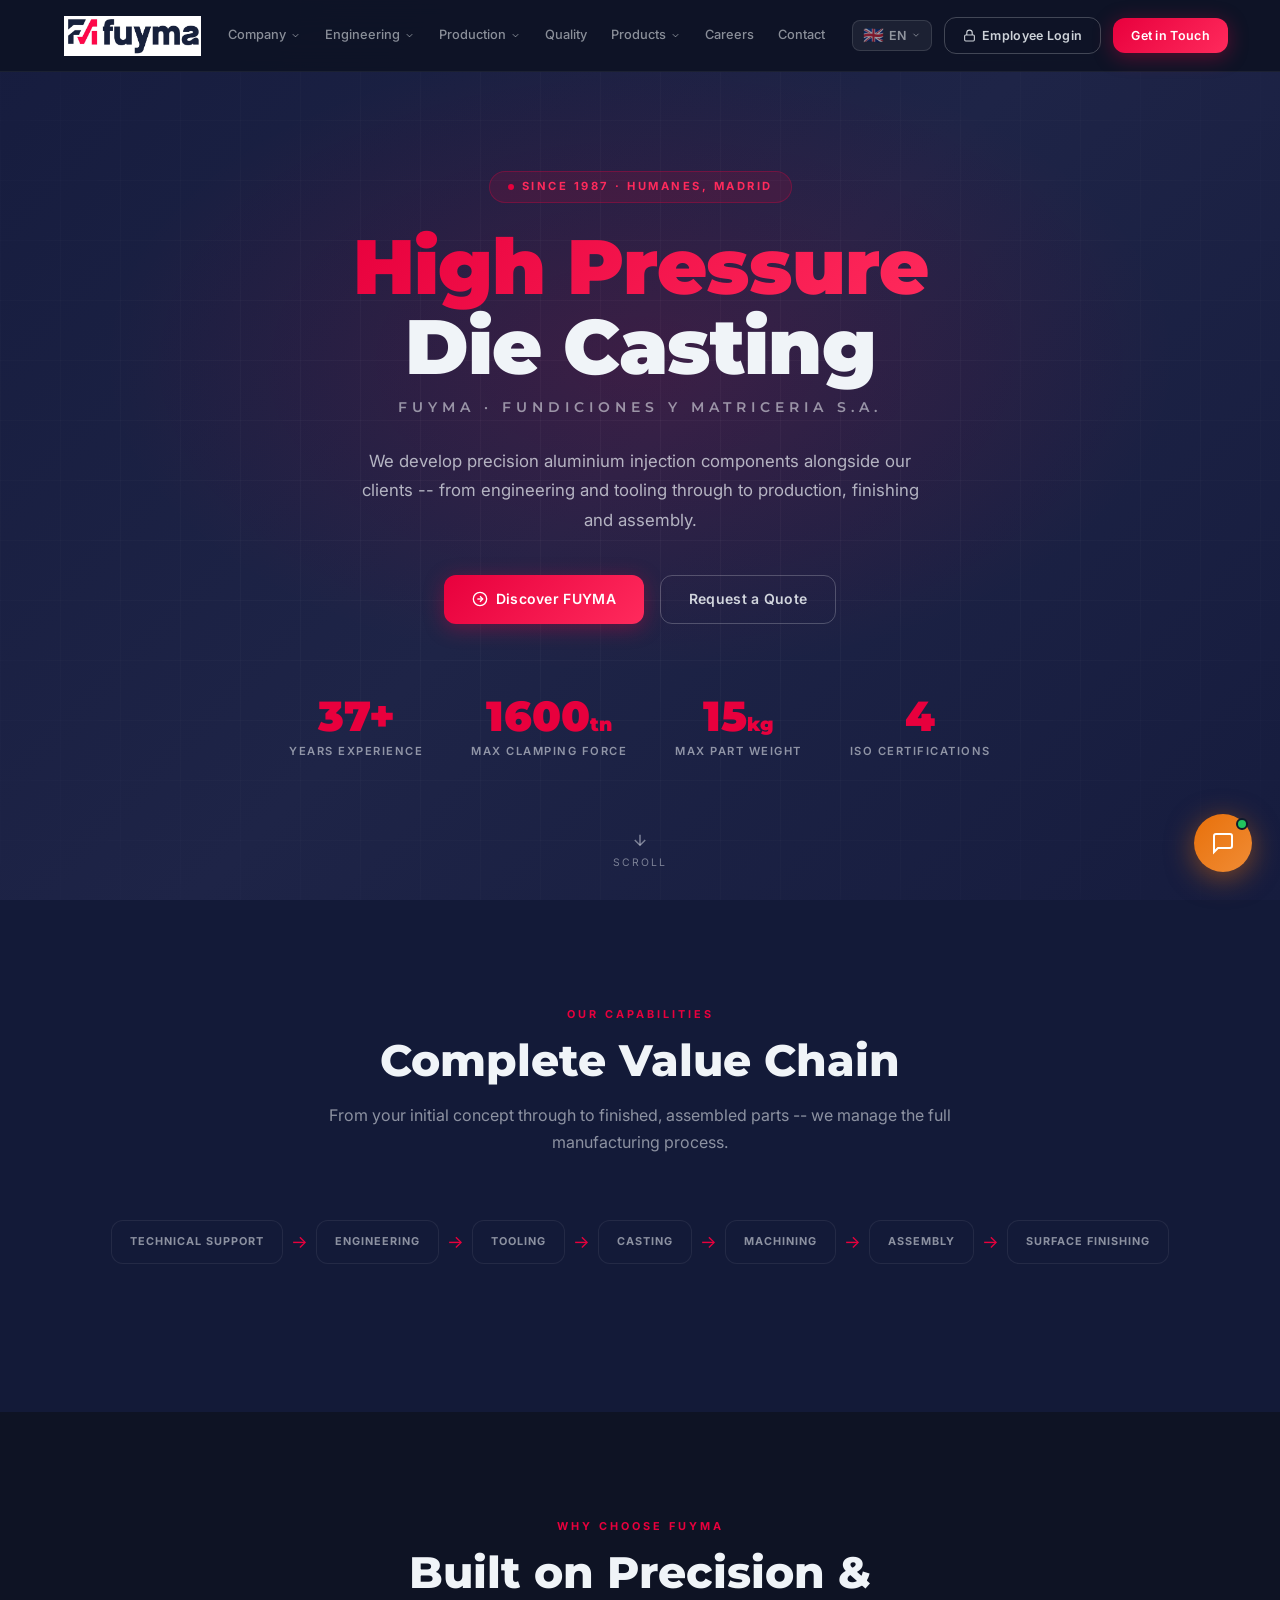
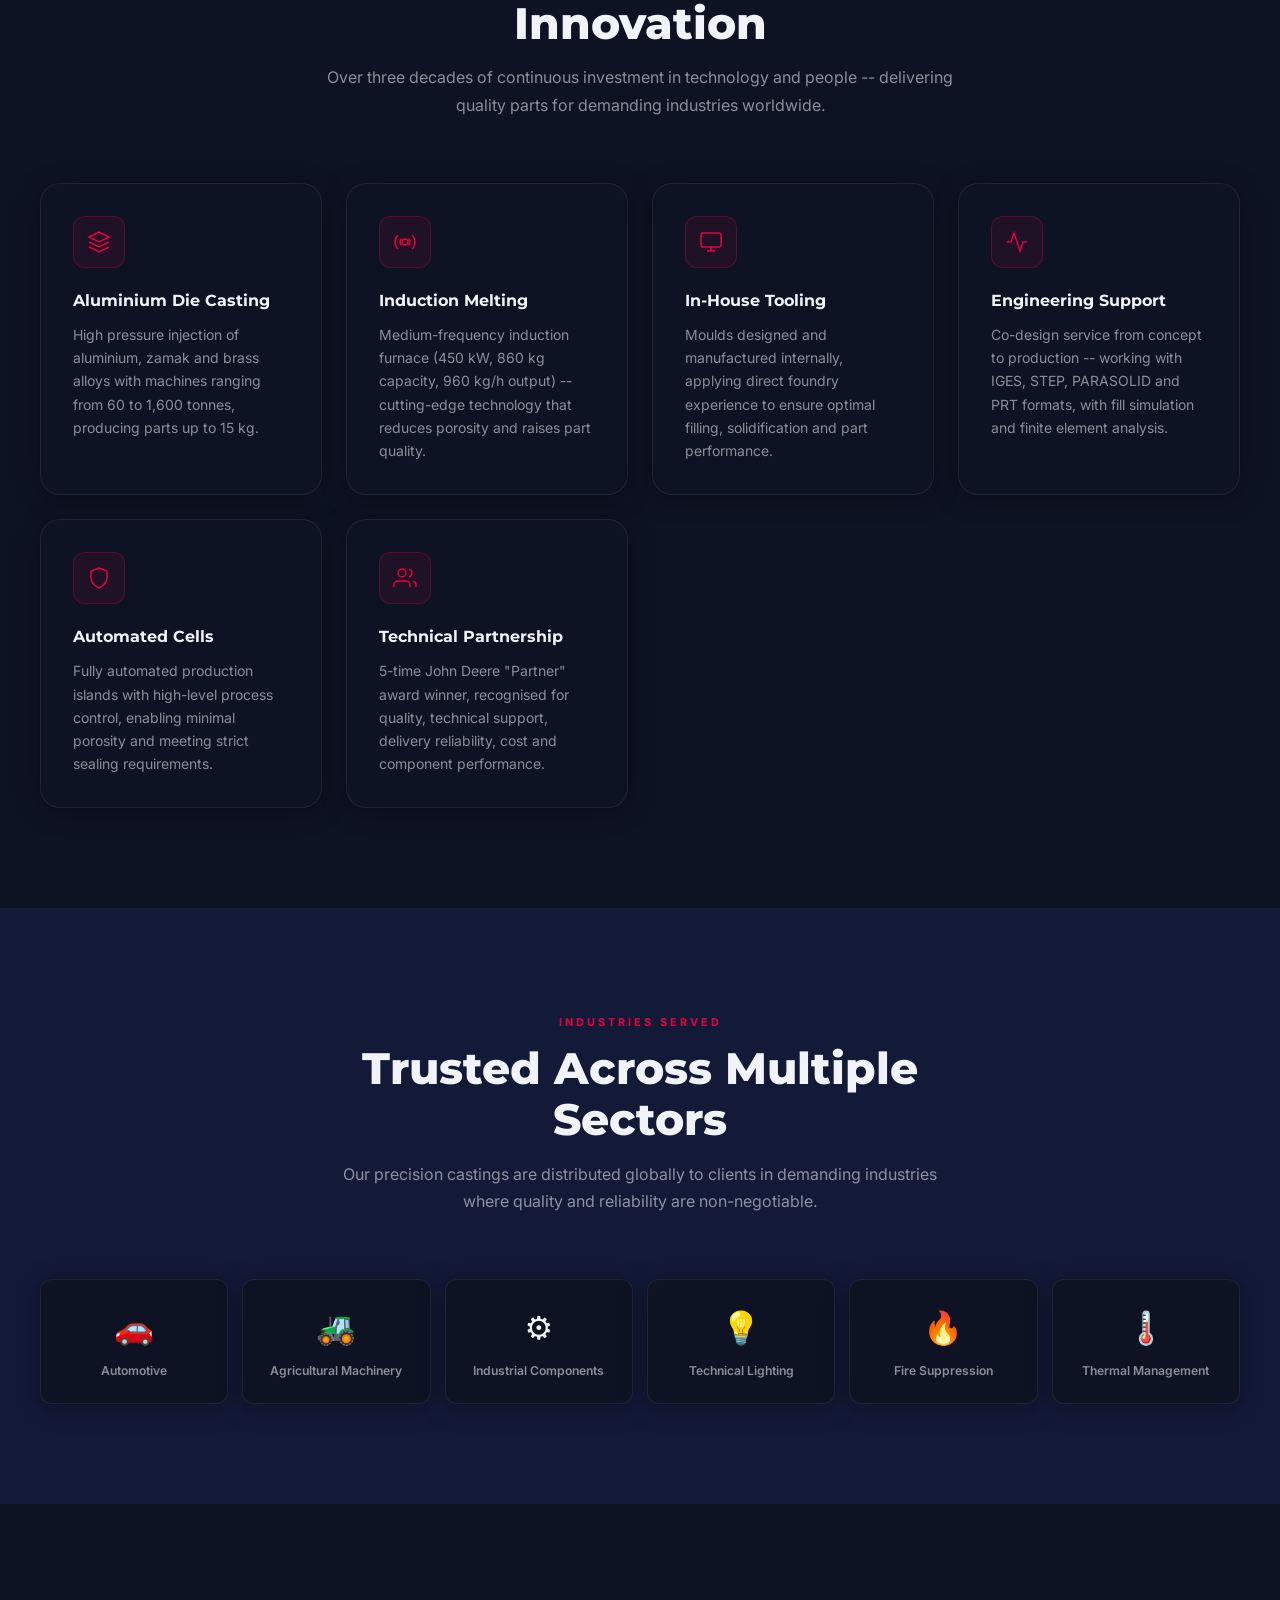
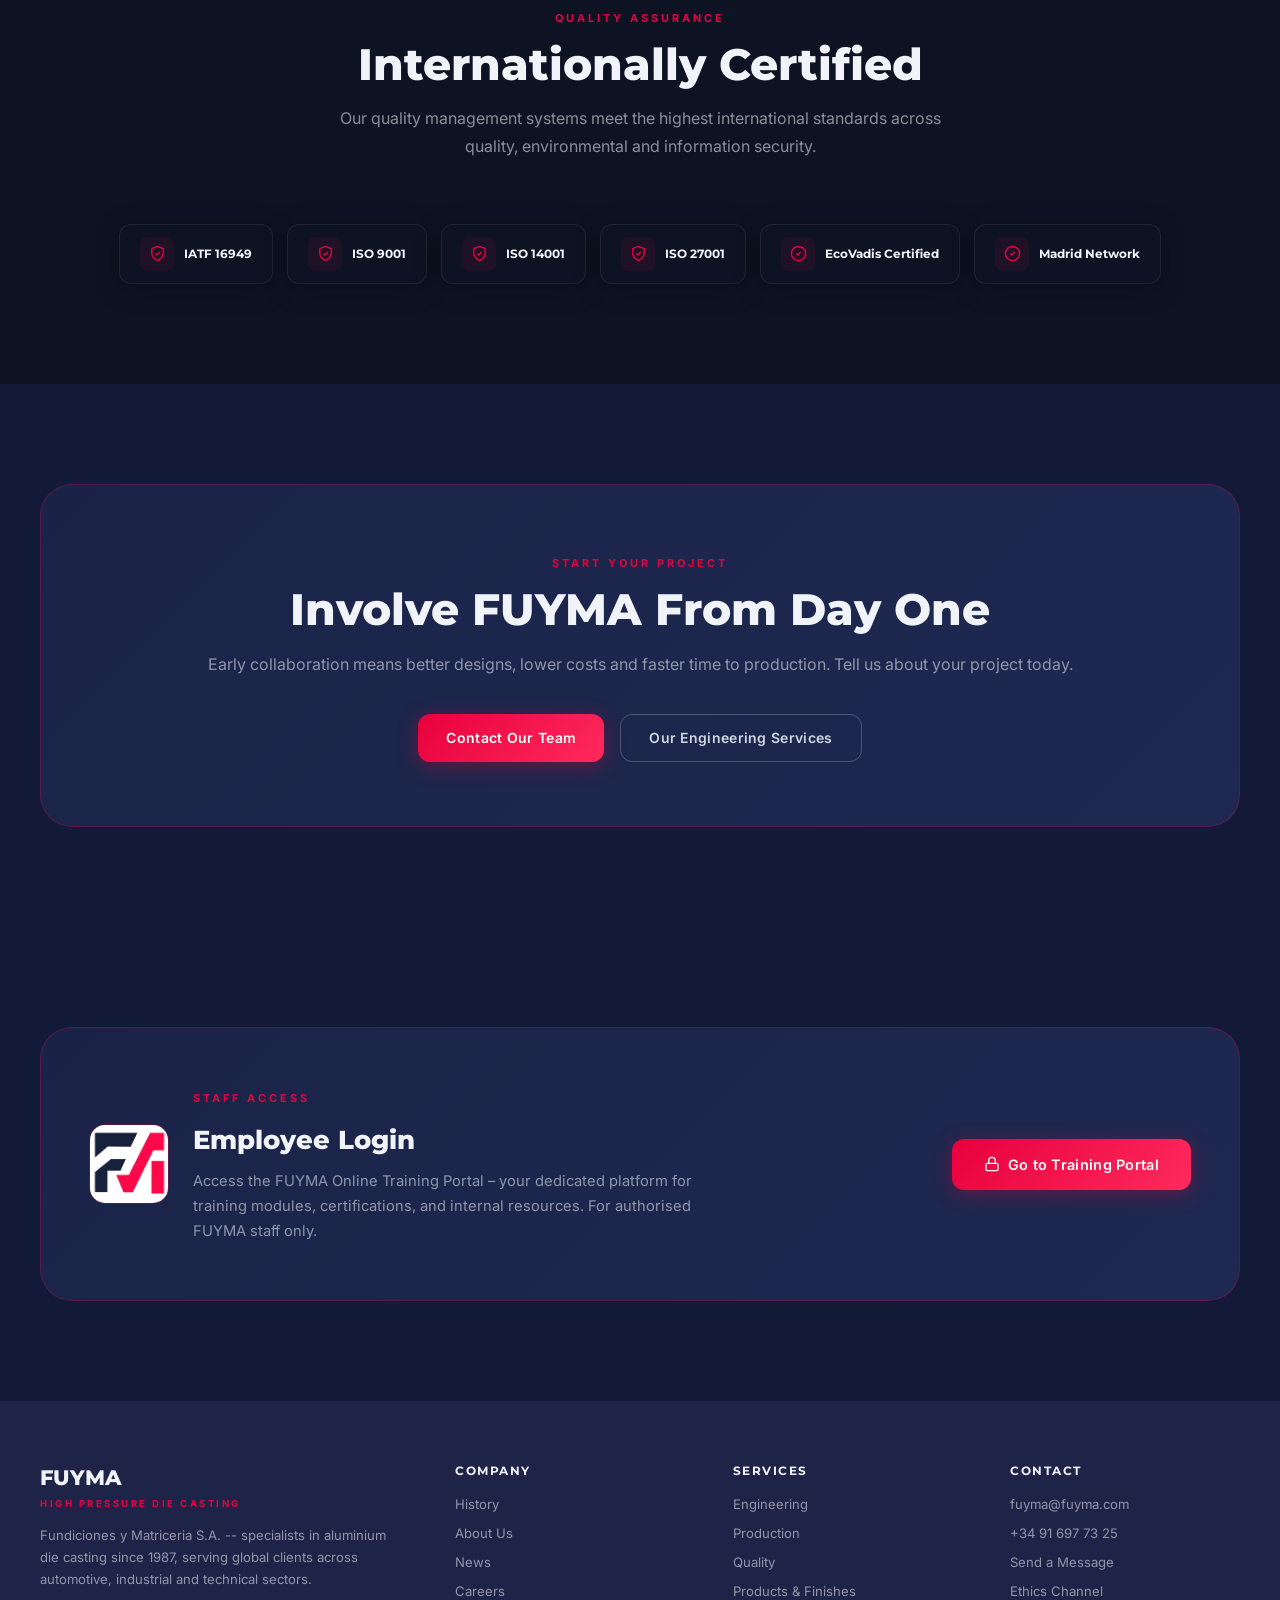
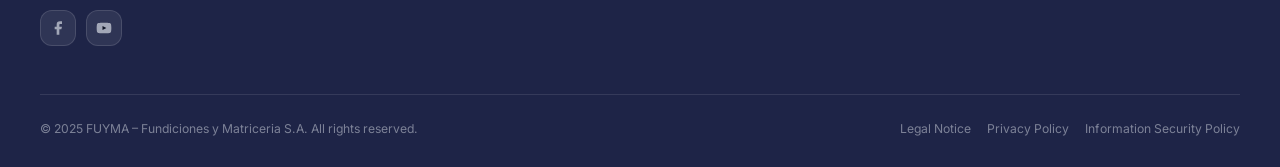
==== commit a08fc640: "Replace Google Translate with flag language selector" ====
--- a/index.html
+++ b/index.html
@@ -6,11 +6,6 @@
   <title>FUYMA - High Pressure Die Casting Since 1987</title>
   <meta name="description" content="FUYMA - Fundiciones y Matriceria. Specialists in high pressure aluminium die casting since 1987. Engineering, tooling, production and quality finishing.">
   <link rel="stylesheet" href="css/style.css">
-  <style>
-    .goog-te-gadget{font-size:0!important;color:transparent!important;}
-    .goog-te-gadget .goog-te-combo{background:rgba(255,255,255,0.06);border:1px solid rgba(255,255,255,0.12);border-radius:8px;color:var(--text-muted);font-size:0.72rem;font-weight:600;padding:6px 10px;cursor:pointer;outline:none;font-family:var(--font-body);}
-    .goog-te-banner-frame{display:none!important;} body{top:0!important;}
-  </style>
 </head>
 <body>
 
@@ -54,7 +49,21 @@
         <li class="nav-item"><a href="contact.html" class="nav-link">Contact</a></li>
       </ul>
       <div style="display:flex;align-items:center;gap:12px;flex-shrink:0;">
-        <div id="google_translate_element"></div>
+        <div class="lang-selector" id="langSelector">
+          <button class="lang-btn" id="langBtn" aria-label="Select language">
+            <span class="lang-flag" id="currentFlag">🇬🇧</span>
+            <span id="currentCode">EN</span>
+            <svg width="10" height="10" viewBox="0 0 24 24" fill="none" stroke="currentColor" stroke-width="2"><polyline points="6 9 12 15 18 9"/></svg>
+          </button>
+          <div class="lang-dropdown" id="langDropdown">
+            <button class="lang-option active" data-lang="en" data-flag="🇬🇧" data-code="EN">🇬🇧 EN</button>
+            <button class="lang-option" data-lang="es" data-flag="🇪🇸" data-code="ES">🇪🇸 ES</button>
+            <button class="lang-option" data-lang="fr" data-flag="🇫🇷" data-code="FR">🇫🇷 FR</button>
+            <button class="lang-option" data-lang="de" data-flag="🇩🇪" data-code="DE">🇩🇪 DE</button>
+            <button class="lang-option" data-lang="it" data-flag="🇮🇹" data-code="IT">🇮🇹 IT</button>
+          </div>
+        </div>
+        <div id="google_translate_element" style="display:none;position:absolute;"></div>
         <a href="training-portal/index.html" class="btn btn-outline" style="padding:8px 18px;font-size:0.78rem;display:flex;align-items:center;gap:6px;"><svg width="13" height="13" viewBox="0 0 24 24" fill="none" stroke="currentColor" stroke-width="2"><rect x="3" y="11" width="18" height="11" rx="2"/><path d="M7 11V7a5 5 0 0 1 10 0v4"/></svg>Employee Login</a>
         <a href="contact.html" class="btn btn-primary" style="padding:8px 18px;font-size:0.78rem;">Get in Touch</a>
         <button class="nav-toggle" id="navToggle" aria-label="Menu"><span></span><span></span><span></span></button>
--- a/css/style.css
+++ b/css/style.css
@@ -475,6 +475,38 @@
 .footer-legal a { font-size: 0.76rem; color: rgba(240,244,248,0.45); }
 .footer-legal a:hover { color: var(--accent); }
 
+/* ===== LANGUAGE SELECTOR ===== */
+.lang-selector { position: relative; }
+.lang-btn {
+  display: flex; align-items: center; gap: 5px;
+  background: rgba(255,255,255,0.06); border: 1px solid rgba(255,255,255,0.12);
+  border-radius: 8px; padding: 6px 10px; cursor: pointer;
+  color: var(--text-muted); font-size: 0.78rem; font-weight: 600;
+  font-family: var(--font-body); transition: var(--transition);
+}
+.lang-btn:hover { background: rgba(255,255,255,0.1); border-color: rgba(255,255,255,0.22); color: var(--text); }
+.lang-btn svg { transition: transform 0.2s; }
+.lang-selector.open .lang-btn svg { transform: rotate(180deg); }
+.lang-flag { font-size: 1.05rem; line-height: 1; }
+.lang-dropdown {
+  position: absolute; top: calc(100% + 6px); right: 0; min-width: 112px;
+  background: var(--primary); border: 1px solid var(--border);
+  border-radius: var(--radius); box-shadow: var(--shadow-lg);
+  opacity: 0; visibility: hidden; transform: translateY(-6px);
+  transition: var(--transition); overflow: hidden; z-index: 1100;
+}
+.lang-selector.open .lang-dropdown { opacity: 1; visibility: visible; transform: translateY(0); }
+.lang-option {
+  display: flex; align-items: center; gap: 8px; width: 100%;
+  padding: 9px 14px; background: none; border: none; cursor: pointer;
+  color: var(--text-muted); font-size: 0.8rem; font-weight: 600;
+  font-family: var(--font-body); transition: var(--transition); text-align: left;
+}
+.lang-option:hover { background: var(--surface); color: var(--text); }
+.lang-option.active { color: var(--accent); }
+.goog-te-banner-frame { display: none !important; }
+body { top: 0 !important; }
+
 /* ===== ANIMATIONS ===== */
 .fade-in { opacity: 0; transform: translateY(20px); transition: opacity 0.6s ease, transform 0.6s ease; }
 .fade-in.visible { opacity: 1; transform: translateY(0); }
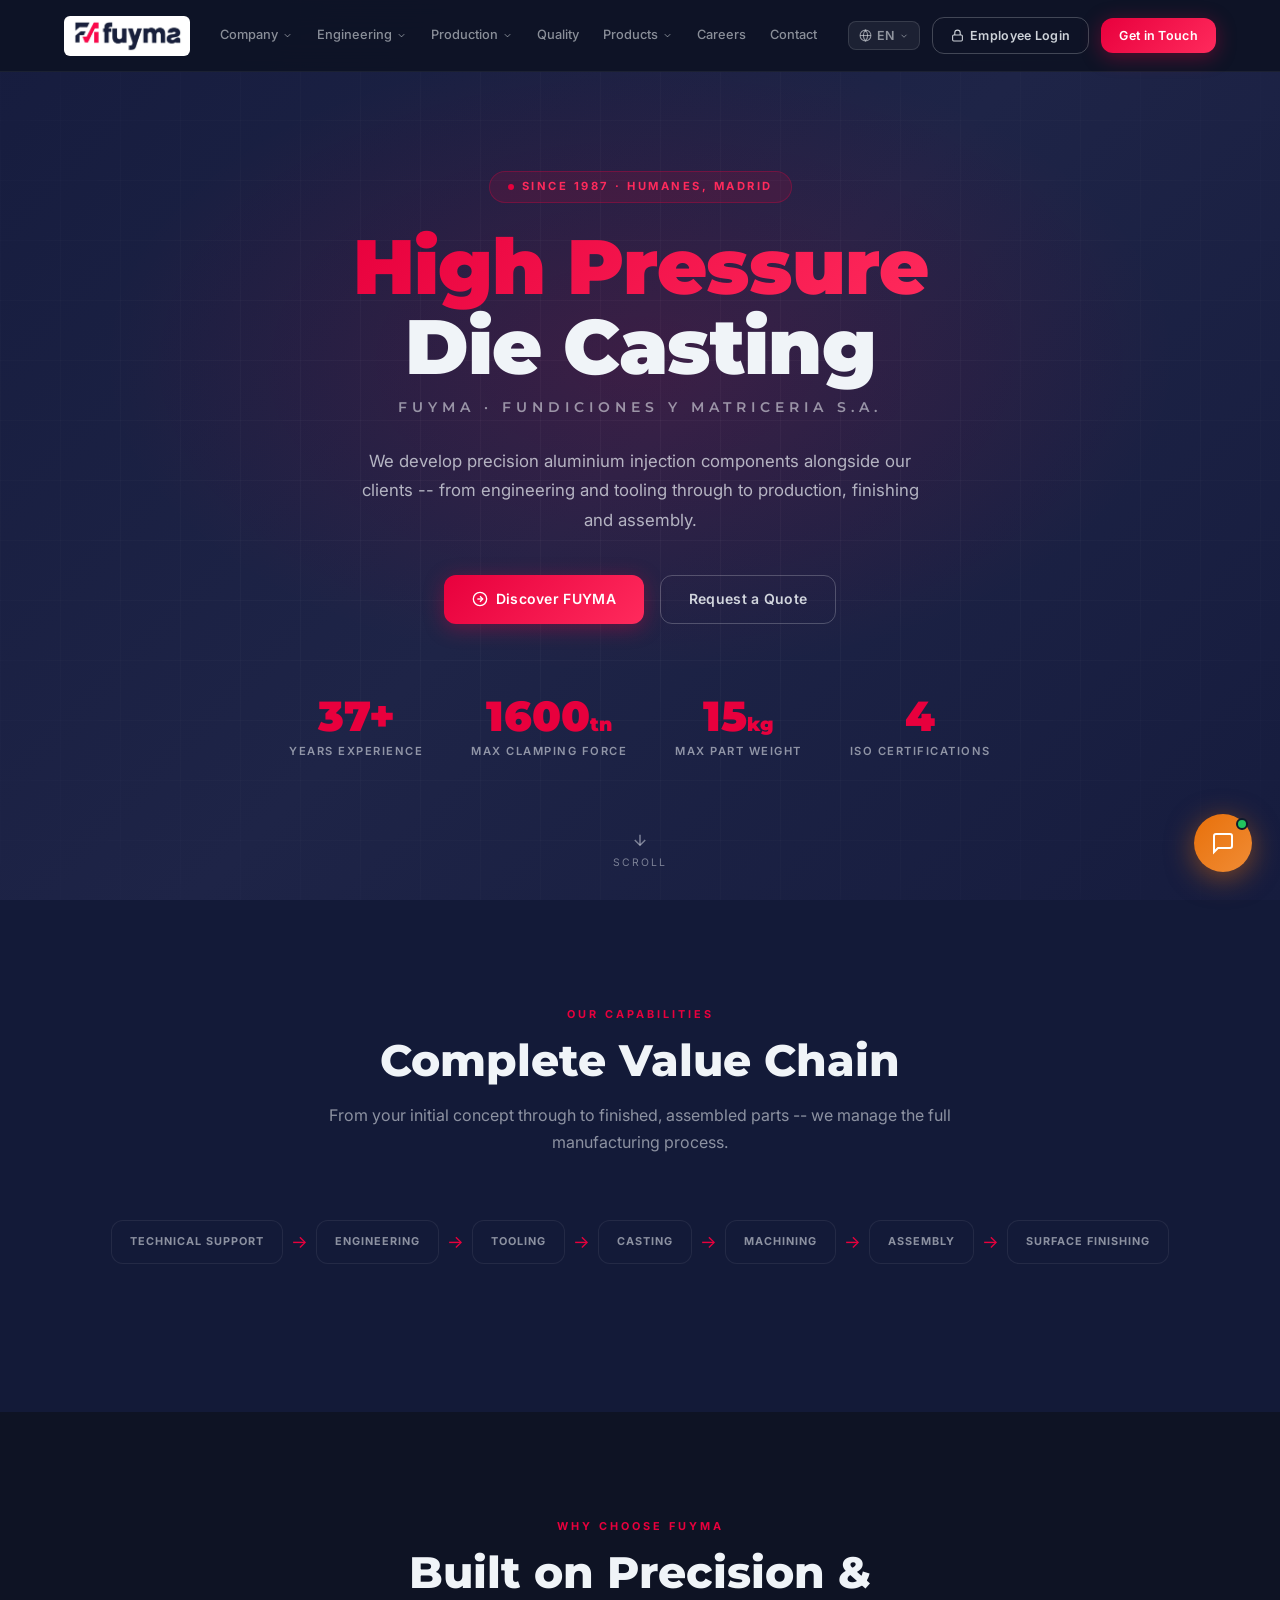
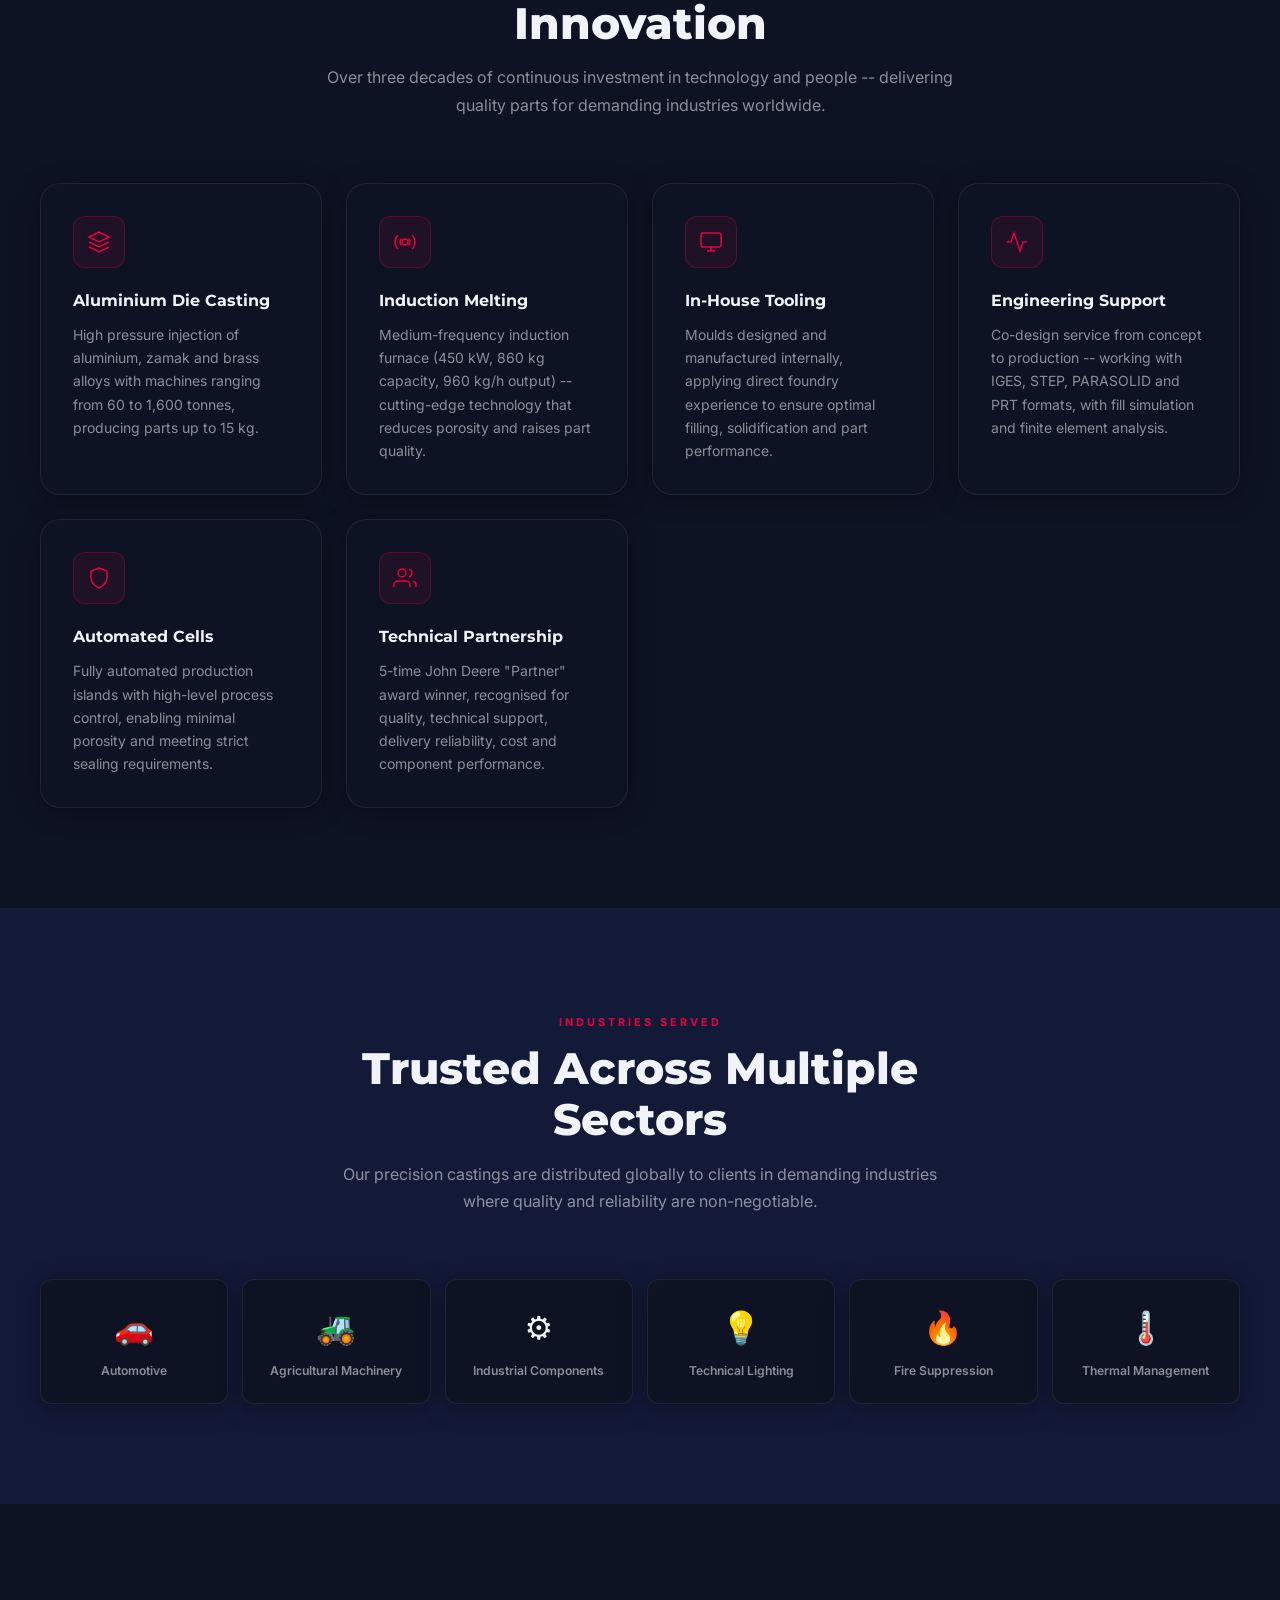
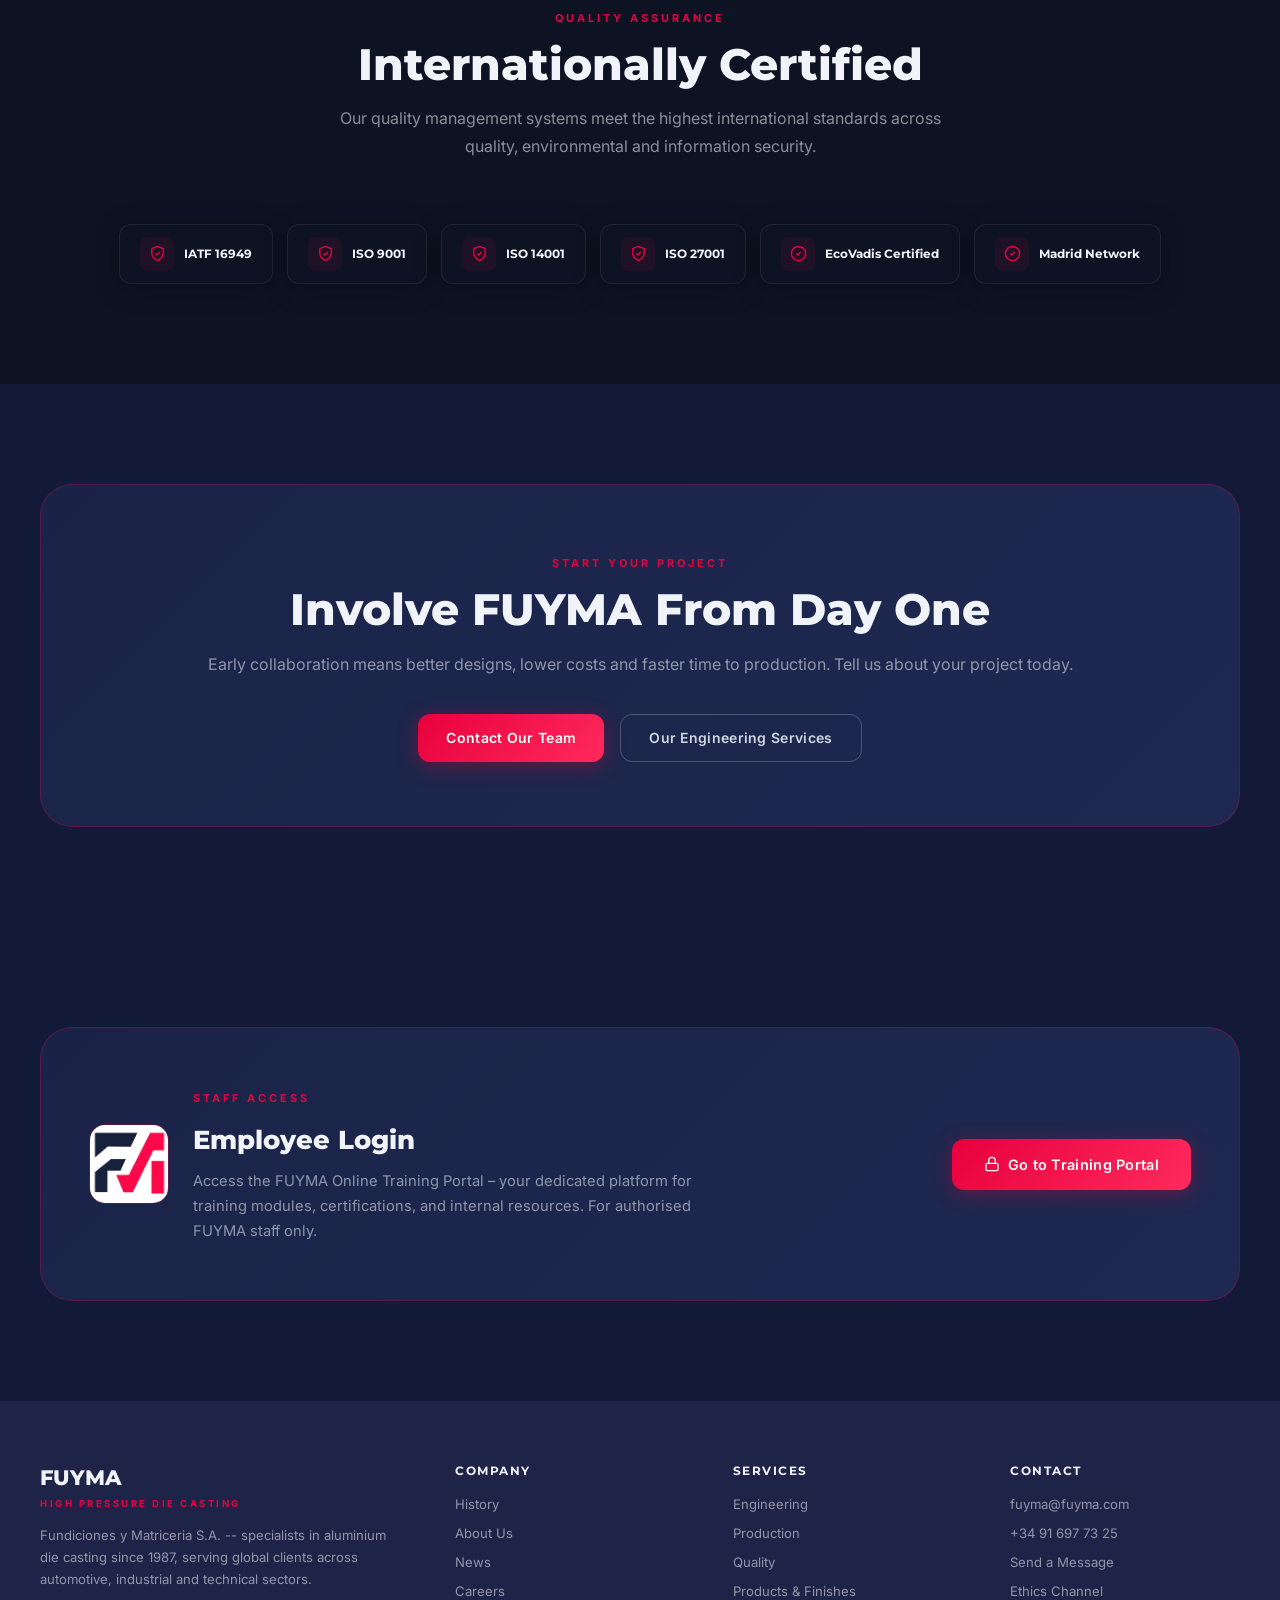
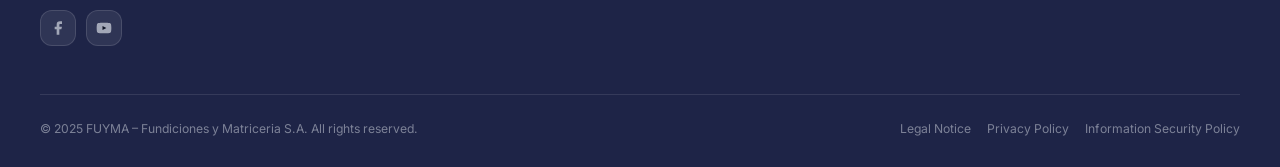
==== commit f6169b1e: "Wrap logo in white pill badge on dark navbars" ====
--- a/index.html
+++ b/index.html
@@ -51,19 +51,19 @@
       <div style="display:flex;align-items:center;gap:12px;flex-shrink:0;">
         <div class="lang-selector" id="langSelector">
           <button class="lang-btn" id="langBtn" aria-label="Select language">
-            <span class="lang-flag" id="currentFlag">🇬🇧</span>
+            <svg width="13" height="13" viewBox="0 0 24 24" fill="none" stroke="currentColor" stroke-width="2"><circle cx="12" cy="12" r="10"/><line x1="2" y1="12" x2="22" y2="12"/><path d="M12 2a15.3 15.3 0 0 1 4 10 15.3 15.3 0 0 1-4 10 15.3 15.3 0 0 1-4-10 15.3 15.3 0 0 1 4-10z"/></svg>
             <span id="currentCode">EN</span>
             <svg width="10" height="10" viewBox="0 0 24 24" fill="none" stroke="currentColor" stroke-width="2"><polyline points="6 9 12 15 18 9"/></svg>
           </button>
           <div class="lang-dropdown" id="langDropdown">
-            <button class="lang-option active" data-lang="en" data-flag="🇬🇧" data-code="EN">🇬🇧 EN</button>
-            <button class="lang-option" data-lang="es" data-flag="🇪🇸" data-code="ES">🇪🇸 ES</button>
-            <button class="lang-option" data-lang="fr" data-flag="🇫🇷" data-code="FR">🇫🇷 FR</button>
-            <button class="lang-option" data-lang="de" data-flag="🇩🇪" data-code="DE">🇩🇪 DE</button>
-            <button class="lang-option" data-lang="it" data-flag="🇮🇹" data-code="IT">🇮🇹 IT</button>
-          </div>
-        </div>
-        <div id="google_translate_element" style="display:none;position:absolute;"></div>
+            <button class="lang-option active" data-lang="en" data-code="EN">English</button>
+            <button class="lang-option" data-lang="es" data-code="ES">Español</button>
+            <button class="lang-option" data-lang="fr" data-code="FR">Français</button>
+            <button class="lang-option" data-lang="de" data-code="DE">Deutsch</button>
+            <button class="lang-option" data-lang="it" data-code="IT">Italiano</button>
+          </div>
+        </div>
+        <div id="google_translate_element" style="position:absolute;top:-9999px;left:-9999px;width:1px;height:1px;overflow:hidden;"></div>
         <a href="training-portal/index.html" class="btn btn-outline" style="padding:8px 18px;font-size:0.78rem;display:flex;align-items:center;gap:6px;"><svg width="13" height="13" viewBox="0 0 24 24" fill="none" stroke="currentColor" stroke-width="2"><rect x="3" y="11" width="18" height="11" rx="2"/><path d="M7 11V7a5 5 0 0 1 10 0v4"/></svg>Employee Login</a>
         <a href="contact.html" class="btn btn-primary" style="padding:8px 18px;font-size:0.78rem;">Get in Touch</a>
         <button class="nav-toggle" id="navToggle" aria-label="Menu"><span></span><span></span><span></span></button>
--- a/css/style.css
+++ b/css/style.css
@@ -66,7 +66,7 @@
 .nav-brand { display: flex; flex-direction: column; text-decoration: none; flex-shrink: 0; }
 .nav-brand-name { font-family: var(--font-heading); font-size: 1.25rem; font-weight: 800; color: var(--text); letter-spacing: 0.5px; line-height: 1.1; }
 .nav-brand-sub { font-size: 0.58rem; font-weight: 600; color: var(--accent); letter-spacing: 2.5px; text-transform: uppercase; }
-.nav-logo { height: 40px; width: auto; display: block; }
+.nav-logo { height: 40px; width: auto; display: block; background: white; border-radius: 6px; padding: 4px 8px; }
 
 .nav-menu { display: flex; align-items: center; gap: 2px; flex: 1; justify-content: center; }
 
@@ -487,7 +487,6 @@
 .lang-btn:hover { background: rgba(255,255,255,0.1); border-color: rgba(255,255,255,0.22); color: var(--text); }
 .lang-btn svg { transition: transform 0.2s; }
 .lang-selector.open .lang-btn svg { transform: rotate(180deg); }
-.lang-flag { font-size: 1.05rem; line-height: 1; }
 .lang-dropdown {
   position: absolute; top: calc(100% + 6px); right: 0; min-width: 112px;
   background: var(--primary); border: 1px solid var(--border);
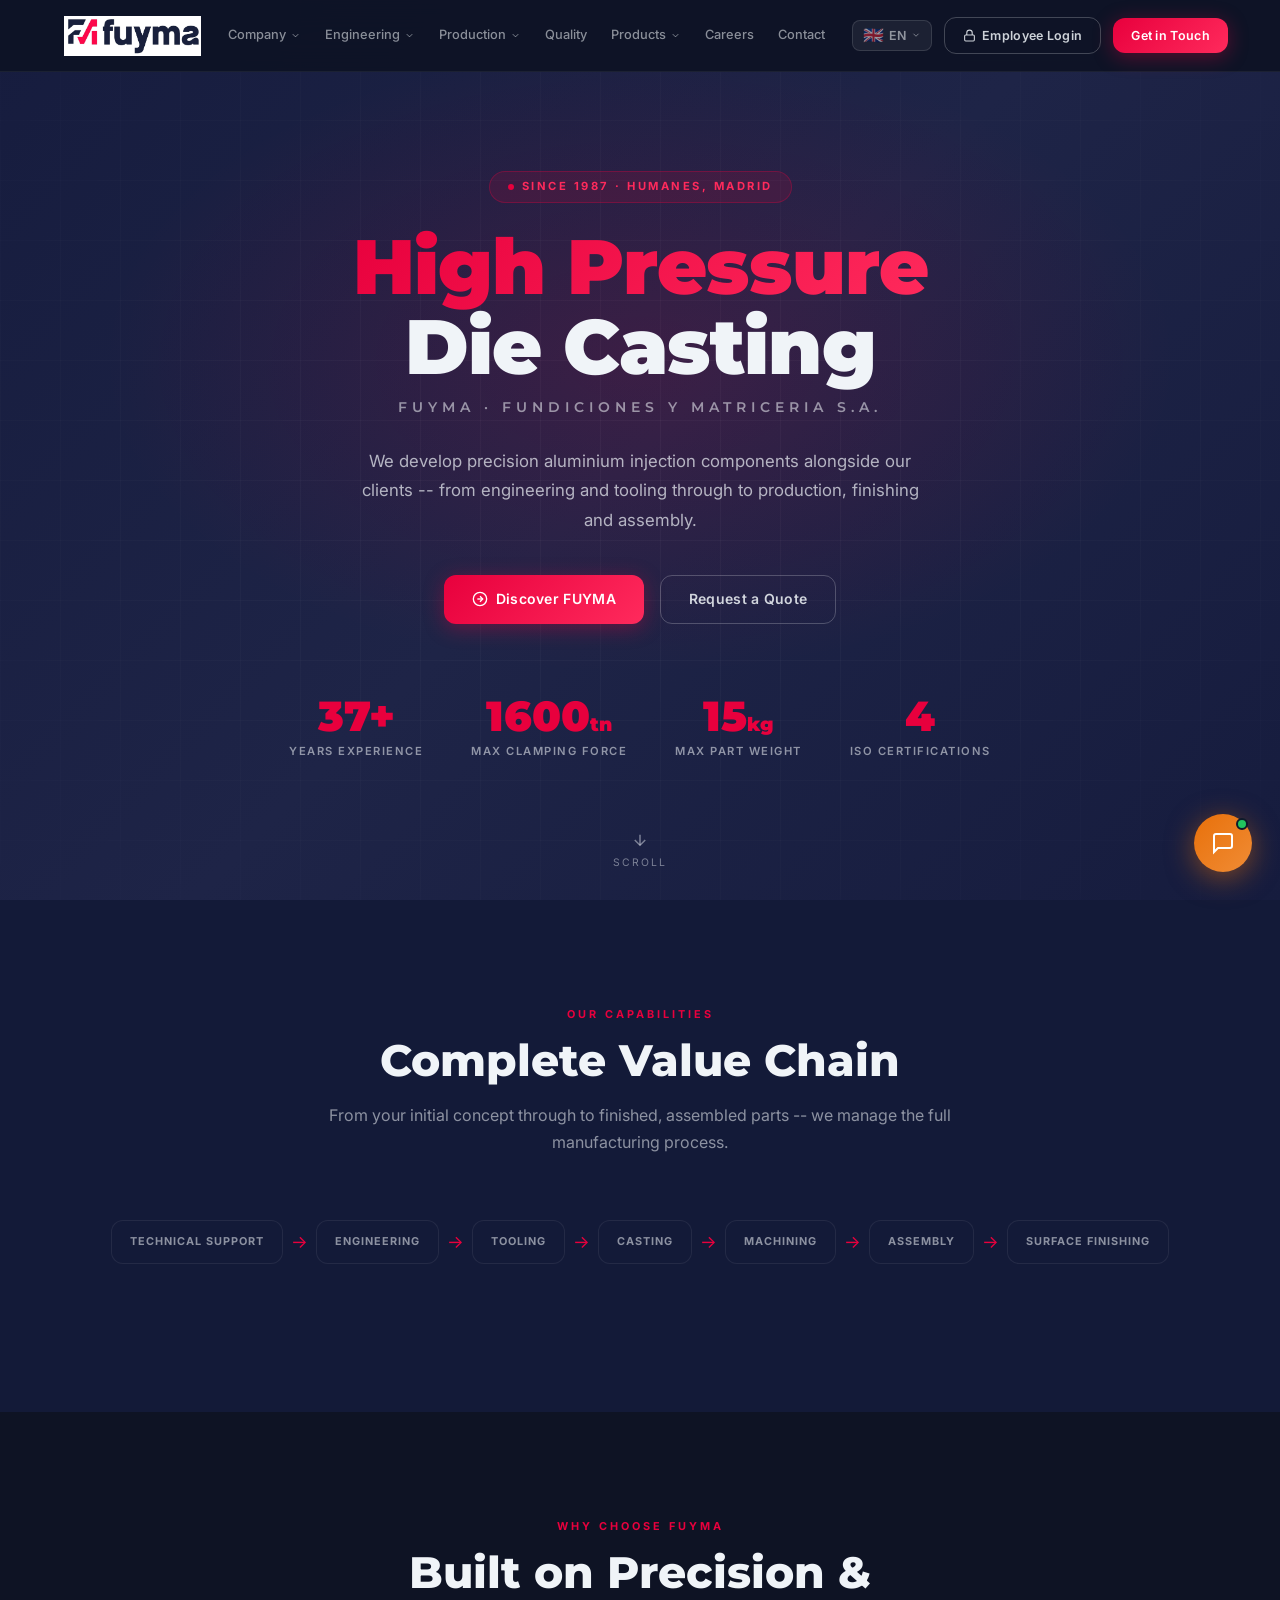
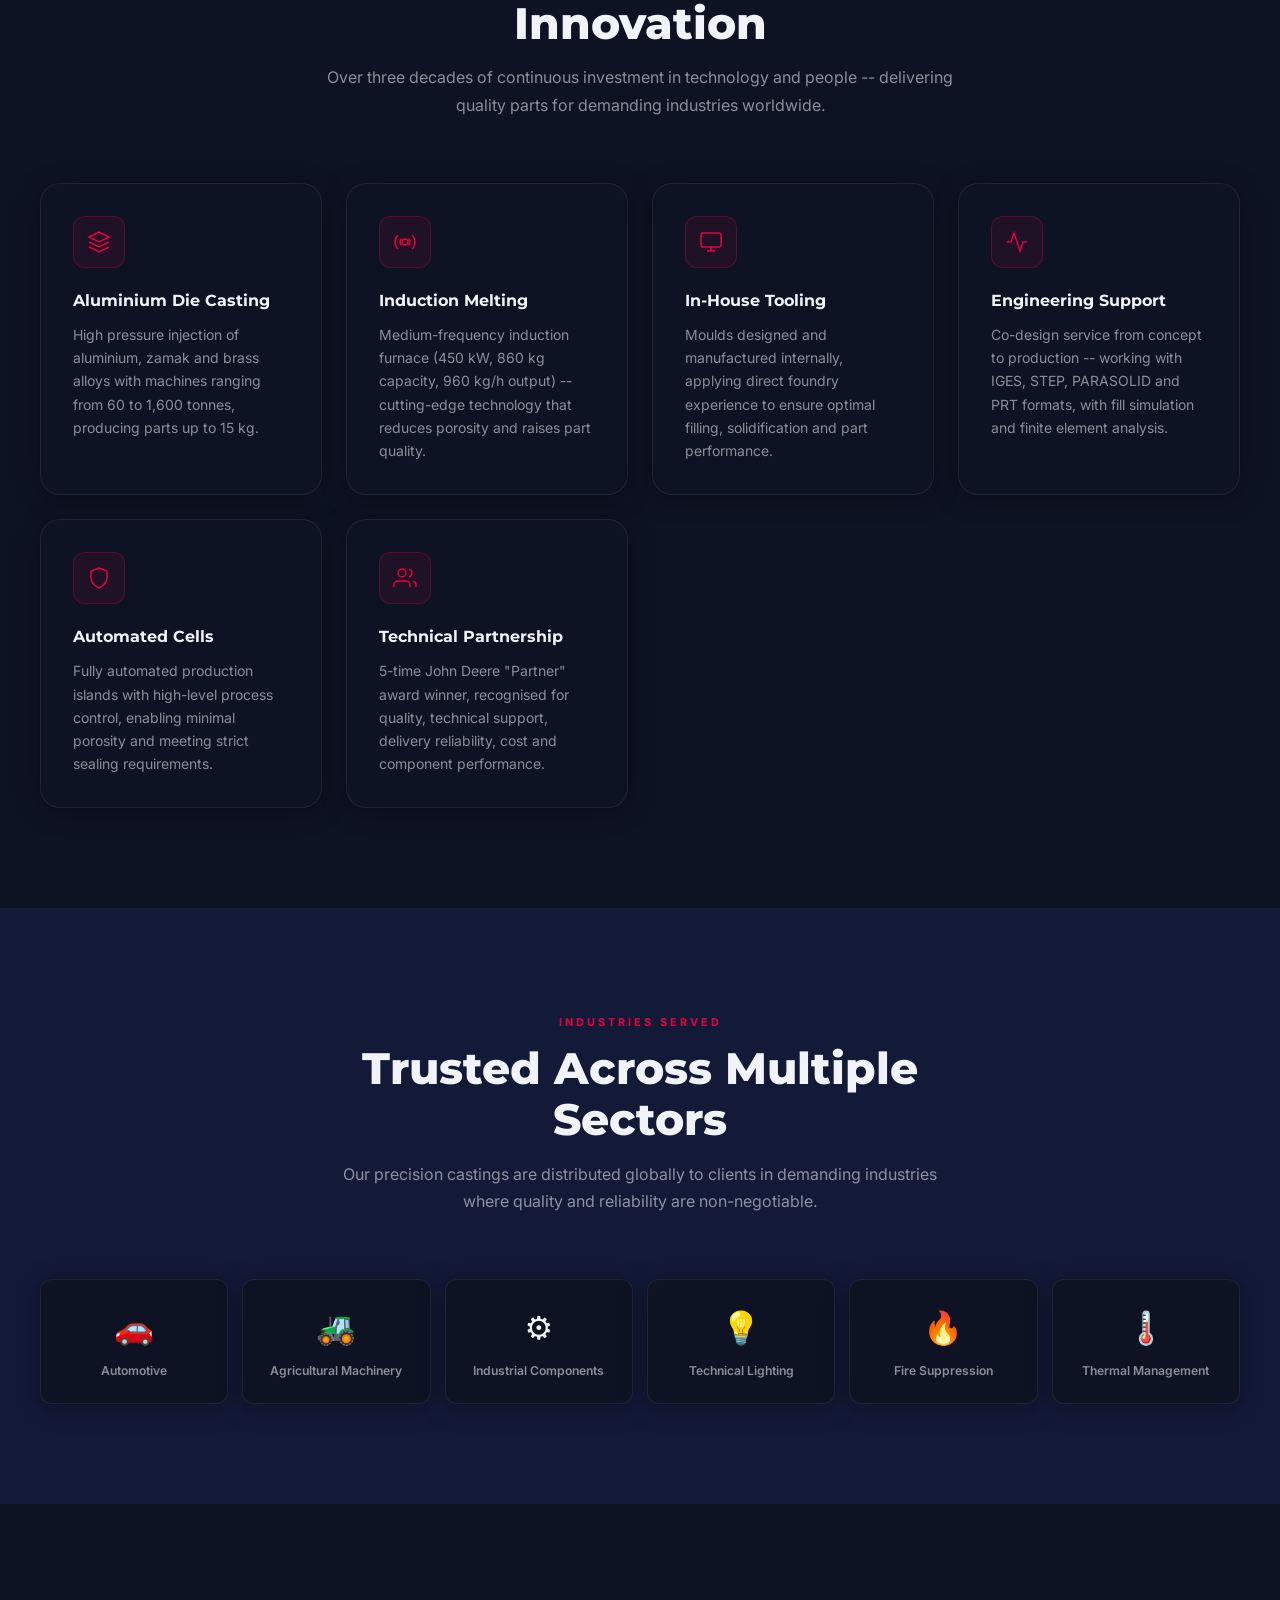
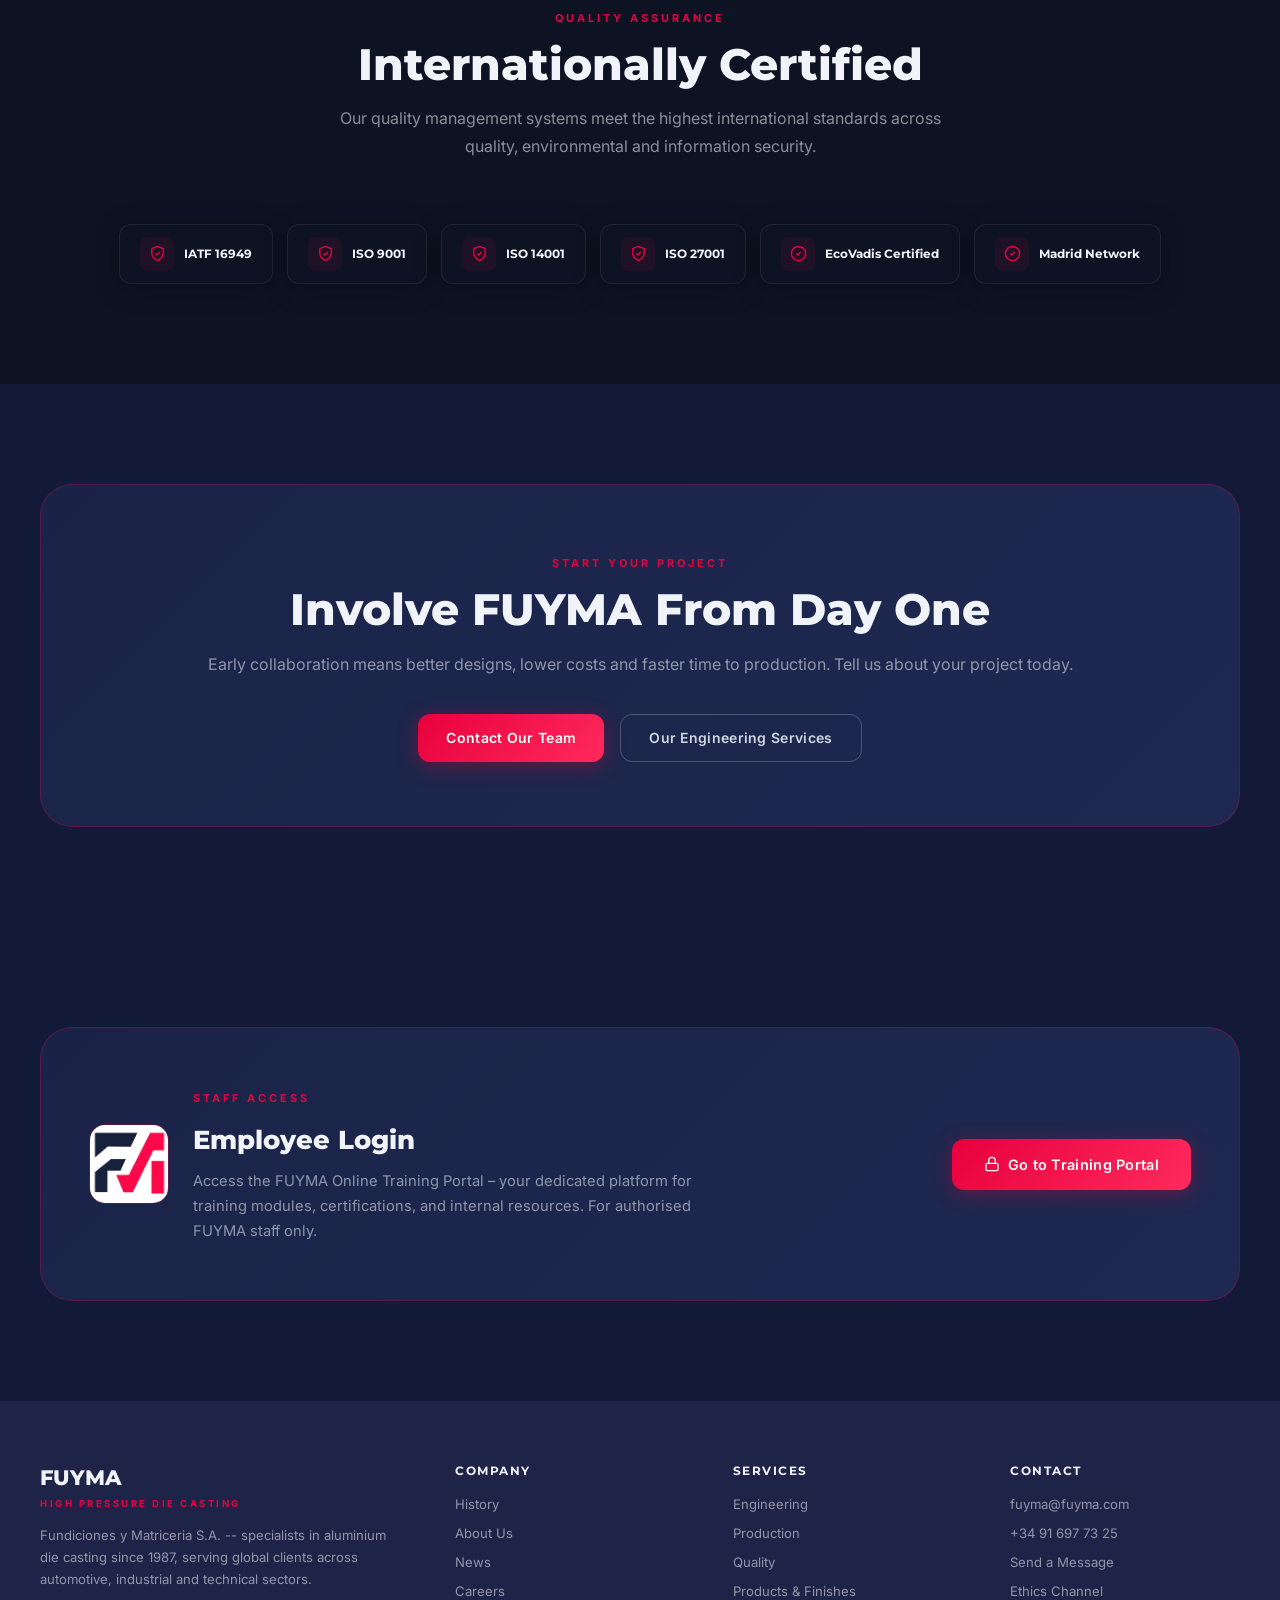
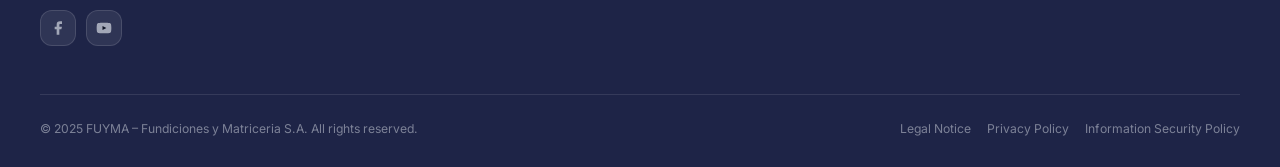
==== commit 991871bc: "Fix dropdowns." ====
--- a/index.html
+++ b/index.html
@@ -16,54 +16,62 @@
         <li class="nav-item">
           <a href="about.html" class="nav-link">Company <svg viewBox="0 0 24 24" fill="none" stroke="currentColor" stroke-width="2"><polyline points="6 9 12 15 18 9"/></svg></a>
           <div class="nav-dropdown">
-            <a href="about.html#history">History</a>
-            <a href="about.html#presentation">About Us</a>
-            <a href="about.html#news">News</a>
+            <div class="nav-dropdown-inner">
+              <a href="about.html#history">History</a>
+              <a href="about.html#presentation">About Us</a>
+              <a href="about.html#news">News</a>
+            </div>
           </div>
         </li>
         <li class="nav-item">
           <a href="engineering.html" class="nav-link">Engineering <svg viewBox="0 0 24 24" fill="none" stroke="currentColor" stroke-width="2"><polyline points="6 9 12 15 18 9"/></svg></a>
           <div class="nav-dropdown">
-            <a href="engineering.html#design">Design &amp; Tooling</a>
-            <a href="engineering.html#simulations">Simulations</a>
-            <a href="engineering.html#rd">R&amp;D</a>
-            <a href="engineering.html#success">Success Cases</a>
+            <div class="nav-dropdown-inner">
+              <a href="engineering.html#design">Design &amp; Tooling</a>
+              <a href="engineering.html#simulations">Simulations</a>
+              <a href="engineering.html#rd">R&amp;D</a>
+              <a href="engineering.html#success">Success Cases</a>
+            </div>
           </div>
         </li>
         <li class="nav-item">
           <a href="production.html" class="nav-link">Production <svg viewBox="0 0 24 24" fill="none" stroke="currentColor" stroke-width="2"><polyline points="6 9 12 15 18 9"/></svg></a>
           <div class="nav-dropdown">
-            <a href="production.html#production">Production</a>
-            <a href="production.html#foundry">Foundry</a>
+            <div class="nav-dropdown-inner">
+              <a href="production.html#production">Production</a>
+              <a href="production.html#foundry">Foundry</a>
+            </div>
           </div>
         </li>
         <li class="nav-item"><a href="quality.html" class="nav-link">Quality</a></li>
         <li class="nav-item">
           <a href="products.html" class="nav-link">Products <svg viewBox="0 0 24 24" fill="none" stroke="currentColor" stroke-width="2"><polyline points="6 9 12 15 18 9"/></svg></a>
           <div class="nav-dropdown">
-            <a href="products.html#products">Products</a>
-            <a href="products.html#finishes">Finishes</a>
+            <div class="nav-dropdown-inner">
+              <a href="products.html#products">Products</a>
+              <a href="products.html#finishes">Finishes</a>
+            </div>
           </div>
         </li>
         <li class="nav-item"><a href="employment.html" class="nav-link">Careers</a></li>
         <li class="nav-item"><a href="contact.html" class="nav-link">Contact</a></li>
       </ul>
-      <div style="display:flex;align-items:center;gap:12px;flex-shrink:0;">
+      <div class="nav-actions" style="display:flex;align-items:center;gap:12px;flex-shrink:0;">
         <div class="lang-selector" id="langSelector">
           <button class="lang-btn" id="langBtn" aria-label="Select language">
-            <svg width="13" height="13" viewBox="0 0 24 24" fill="none" stroke="currentColor" stroke-width="2"><circle cx="12" cy="12" r="10"/><line x1="2" y1="12" x2="22" y2="12"/><path d="M12 2a15.3 15.3 0 0 1 4 10 15.3 15.3 0 0 1-4 10 15.3 15.3 0 0 1-4-10 15.3 15.3 0 0 1 4-10z"/></svg>
+            <span class="lang-flag" id="currentFlag">🇬🇧</span>
             <span id="currentCode">EN</span>
             <svg width="10" height="10" viewBox="0 0 24 24" fill="none" stroke="currentColor" stroke-width="2"><polyline points="6 9 12 15 18 9"/></svg>
           </button>
           <div class="lang-dropdown" id="langDropdown">
-            <button class="lang-option active" data-lang="en" data-code="EN">English</button>
-            <button class="lang-option" data-lang="es" data-code="ES">Español</button>
-            <button class="lang-option" data-lang="fr" data-code="FR">Français</button>
-            <button class="lang-option" data-lang="de" data-code="DE">Deutsch</button>
-            <button class="lang-option" data-lang="it" data-code="IT">Italiano</button>
-          </div>
-        </div>
-        <div id="google_translate_element" style="position:absolute;top:-9999px;left:-9999px;width:1px;height:1px;overflow:hidden;"></div>
+            <button class="lang-option active" data-lang="en" data-flag="🇬🇧" data-code="EN">🇬🇧 EN</button>
+            <button class="lang-option" data-lang="es" data-flag="🇪🇸" data-code="ES">🇪🇸 ES</button>
+            <button class="lang-option" data-lang="fr" data-flag="🇫🇷" data-code="FR">🇫🇷 FR</button>
+            <button class="lang-option" data-lang="de" data-flag="🇩🇪" data-code="DE">🇩🇪 DE</button>
+            <button class="lang-option" data-lang="it" data-flag="🇮🇹" data-code="IT">🇮🇹 IT</button>
+          </div>
+        </div>
+        <div id="google_translate_element" style="display:none;position:absolute;"></div>
         <a href="training-portal/index.html" class="btn btn-outline" style="padding:8px 18px;font-size:0.78rem;display:flex;align-items:center;gap:6px;"><svg width="13" height="13" viewBox="0 0 24 24" fill="none" stroke="currentColor" stroke-width="2"><rect x="3" y="11" width="18" height="11" rx="2"/><path d="M7 11V7a5 5 0 0 1 10 0v4"/></svg>Employee Login</a>
         <a href="contact.html" class="btn btn-primary" style="padding:8px 18px;font-size:0.78rem;">Get in Touch</a>
         <button class="nav-toggle" id="navToggle" aria-label="Menu"><span></span><span></span><span></span></button>
@@ -199,7 +207,7 @@
 
   <section class="section section-alt">
     <div class="container">
-      <div style="background:linear-gradient(135deg,var(--surface-2),var(--surface-3));border:1px solid var(--border-accent);border-radius:var(--radius-xl);padding:64px 48px;text-align:center;" class="fade-in">
+      <div class="cta-block fade-in" style="background:linear-gradient(135deg,var(--surface-2),var(--surface-3));border:1px solid var(--border-accent);border-radius:var(--radius-xl);text-align:center;">
         <span class="section-label">Start Your Project</span>
         <h2 class="section-title" style="margin-bottom:16px;">Involve FUYMA From Day One</h2>
         <p class="section-desc" style="margin-bottom:36px;">Early collaboration means better designs, lower costs and faster time to production. Tell us about your project today.</p>
@@ -213,8 +221,8 @@
 
   <section class="section section-alt">
     <div class="container">
-      <div style="background:linear-gradient(135deg,var(--surface-2),var(--surface-3));border:1px solid var(--border-accent);border-radius:var(--radius-xl);padding:56px 48px;display:flex;align-items:center;justify-content:space-between;gap:40px;flex-wrap:wrap;" class="fade-in">
-        <div style="display:flex;align-items:center;gap:24px;flex-wrap:wrap;">
+      <div class="employee-block fade-in" style="background:linear-gradient(135deg,var(--surface-2),var(--surface-3));border:1px solid var(--border-accent);border-radius:var(--radius-xl);">
+        <div class="employee-block-info">
           <div style="width:80px;height:80px;border-radius:16px;overflow:hidden;border:1px solid var(--border-accent);flex-shrink:0;">
             <img src="images/FUYMA ICON.jpg" alt="FUYMA" style="width:100%;height:100%;object-fit:cover;">
           </div>
--- a/css/style.css
+++ b/css/style.css
@@ -66,7 +66,7 @@
 .nav-brand { display: flex; flex-direction: column; text-decoration: none; flex-shrink: 0; }
 .nav-brand-name { font-family: var(--font-heading); font-size: 1.25rem; font-weight: 800; color: var(--text); letter-spacing: 0.5px; line-height: 1.1; }
 .nav-brand-sub { font-size: 0.58rem; font-weight: 600; color: var(--accent); letter-spacing: 2.5px; text-transform: uppercase; }
-.nav-logo { height: 40px; width: auto; display: block; background: white; border-radius: 6px; padding: 4px 8px; }
+.nav-logo { height: 40px; width: auto; display: block; }
 
 .nav-menu { display: flex; align-items: center; gap: 2px; flex: 1; justify-content: center; }
 
@@ -86,15 +86,19 @@
 .nav-item:hover > .nav-link svg { transform: rotate(180deg); }
 
 .nav-dropdown {
-  position: absolute; top: calc(100% + 8px); left: 0; min-width: 200px;
-  background: var(--primary); border: 1px solid var(--border);
-  border-radius: var(--radius); box-shadow: var(--shadow-lg);
+  position: absolute; top: 100%; left: 0; min-width: 200px;
+  padding-top: 8px; /* visual gap without breaking hover hit-area */
+  background: transparent;
   opacity: 0; visibility: hidden; transform: translateY(-8px);
-  transition: var(--transition); overflow: hidden;
+  transition: var(--transition);
+}
+.nav-dropdown-inner {
+  background: var(--primary); border: 1px solid var(--border);
+  border-radius: var(--radius); box-shadow: var(--shadow-lg); overflow: hidden;
 }
 .nav-item:hover .nav-dropdown { opacity: 1; visibility: visible; transform: translateY(0); }
-.nav-dropdown a { display: block; padding: 10px 16px; font-size: 0.82rem; color: var(--text-muted); transition: var(--transition); }
-.nav-dropdown a:hover { color: var(--accent); background: var(--surface); padding-left: 22px; }
+.nav-dropdown-inner a { display: block; padding: 10px 16px; font-size: 0.82rem; color: var(--text-muted); transition: var(--transition); }
+.nav-dropdown-inner a:hover { color: var(--accent); background: var(--surface); padding-left: 22px; }
 
 .nav-toggle {
   display: none; flex-direction: column; gap: 5px;
@@ -487,6 +491,7 @@
 .lang-btn:hover { background: rgba(255,255,255,0.1); border-color: rgba(255,255,255,0.22); color: var(--text); }
 .lang-btn svg { transition: transform 0.2s; }
 .lang-selector.open .lang-btn svg { transform: rotate(180deg); }
+.lang-flag { font-size: 1.05rem; line-height: 1; }
 .lang-dropdown {
   position: absolute; top: calc(100% + 6px); right: 0; min-width: 112px;
   background: var(--primary); border: 1px solid var(--border);
@@ -514,6 +519,18 @@
 .fade-in-delay-3 { transition-delay: 0.3s; }
 .fade-in-delay-4 { transition-delay: 0.4s; }
 .fade-in-delay-5 { transition-delay: 0.5s; }
+
+/* ===== FORM ROW ===== */
+.form-row { display: grid; grid-template-columns: 1fr 1fr; gap: 16px; }
+
+/* ===== CTA BLOCKS ===== */
+.cta-block { padding: 64px 48px; }
+.employee-block {
+  padding: 56px 48px;
+  display: flex; align-items: center; justify-content: space-between;
+  gap: 40px; flex-wrap: wrap;
+}
+.employee-block-info { display: flex; align-items: center; gap: 24px; flex-wrap: wrap; }
 
 /* ===== RESPONSIVE ===== */
 @media (max-width: 1024px) {
@@ -531,9 +548,11 @@
   .nav-menu.open { display: flex; }
   .nav-item { width: 100%; }
   .nav-link { width: 100%; justify-content: space-between; font-size: 0.95rem; padding: 12px 14px; }
-  .nav-dropdown { position: static; opacity: 1; visibility: visible; transform: none; box-shadow: none; background: var(--surface); border-color: transparent; margin-top: 2px; display: none; }
+  .nav-dropdown { position: static; opacity: 1; visibility: visible; transform: none; padding-top: 0; margin-top: 2px; display: none; }
+  .nav-dropdown-inner { box-shadow: none; border-color: transparent; background: var(--surface); }
   .nav-item.open .nav-dropdown { display: block; }
   .nav-toggle { display: flex; }
+  .nav-actions .btn { display: none; }
   .two-col { grid-template-columns: 1fr; }
   .footer-grid { grid-template-columns: 1fr 1fr; gap: 28px; }
   .hero-stats { gap: 24px; }
@@ -542,6 +561,8 @@
   .rd-project { flex-direction: column; gap: 6px; }
   .section { padding: 70px 20px; }
   .tabs { flex-direction: column; }
+  .cta-block { padding: 40px 28px; }
+  .employee-block { padding: 40px 28px; }
 }
 @media (max-width: 480px) {
   .footer-grid { grid-template-columns: 1fr; }
@@ -549,4 +570,19 @@
   .footer-legal { flex-wrap: wrap; justify-content: center; }
   .form { padding: 24px 18px; }
   .contact-grid { grid-template-columns: 1fr; }
-}
+  .form-row { grid-template-columns: 1fr; }
+  .cta-block { padding: 32px 20px; }
+  .employee-block { padding: 28px 20px; flex-direction: column; text-align: center; }
+  .employee-block > a.btn { align-self: center; }
+  .hero-stats { display: grid; grid-template-columns: 1fr 1fr; gap: 20px; margin-top: 48px; }
+  .hero-stat-number { font-size: 2rem; }
+}
+@media (max-width: 360px) {
+  :root { --nav-height: 64px; }
+  .section { padding: 56px 16px; }
+  .page-hero { padding: calc(var(--nav-height) + 48px) 16px 48px; }
+  .hero { padding: calc(var(--nav-height) + 20px) 16px 60px; }
+  .hero-badge { font-size: 0.6rem; padding: 5px 14px; }
+  .btn { padding: 10px 20px; font-size: 0.82rem; }
+  .form { padding: 20px 14px; }
+}
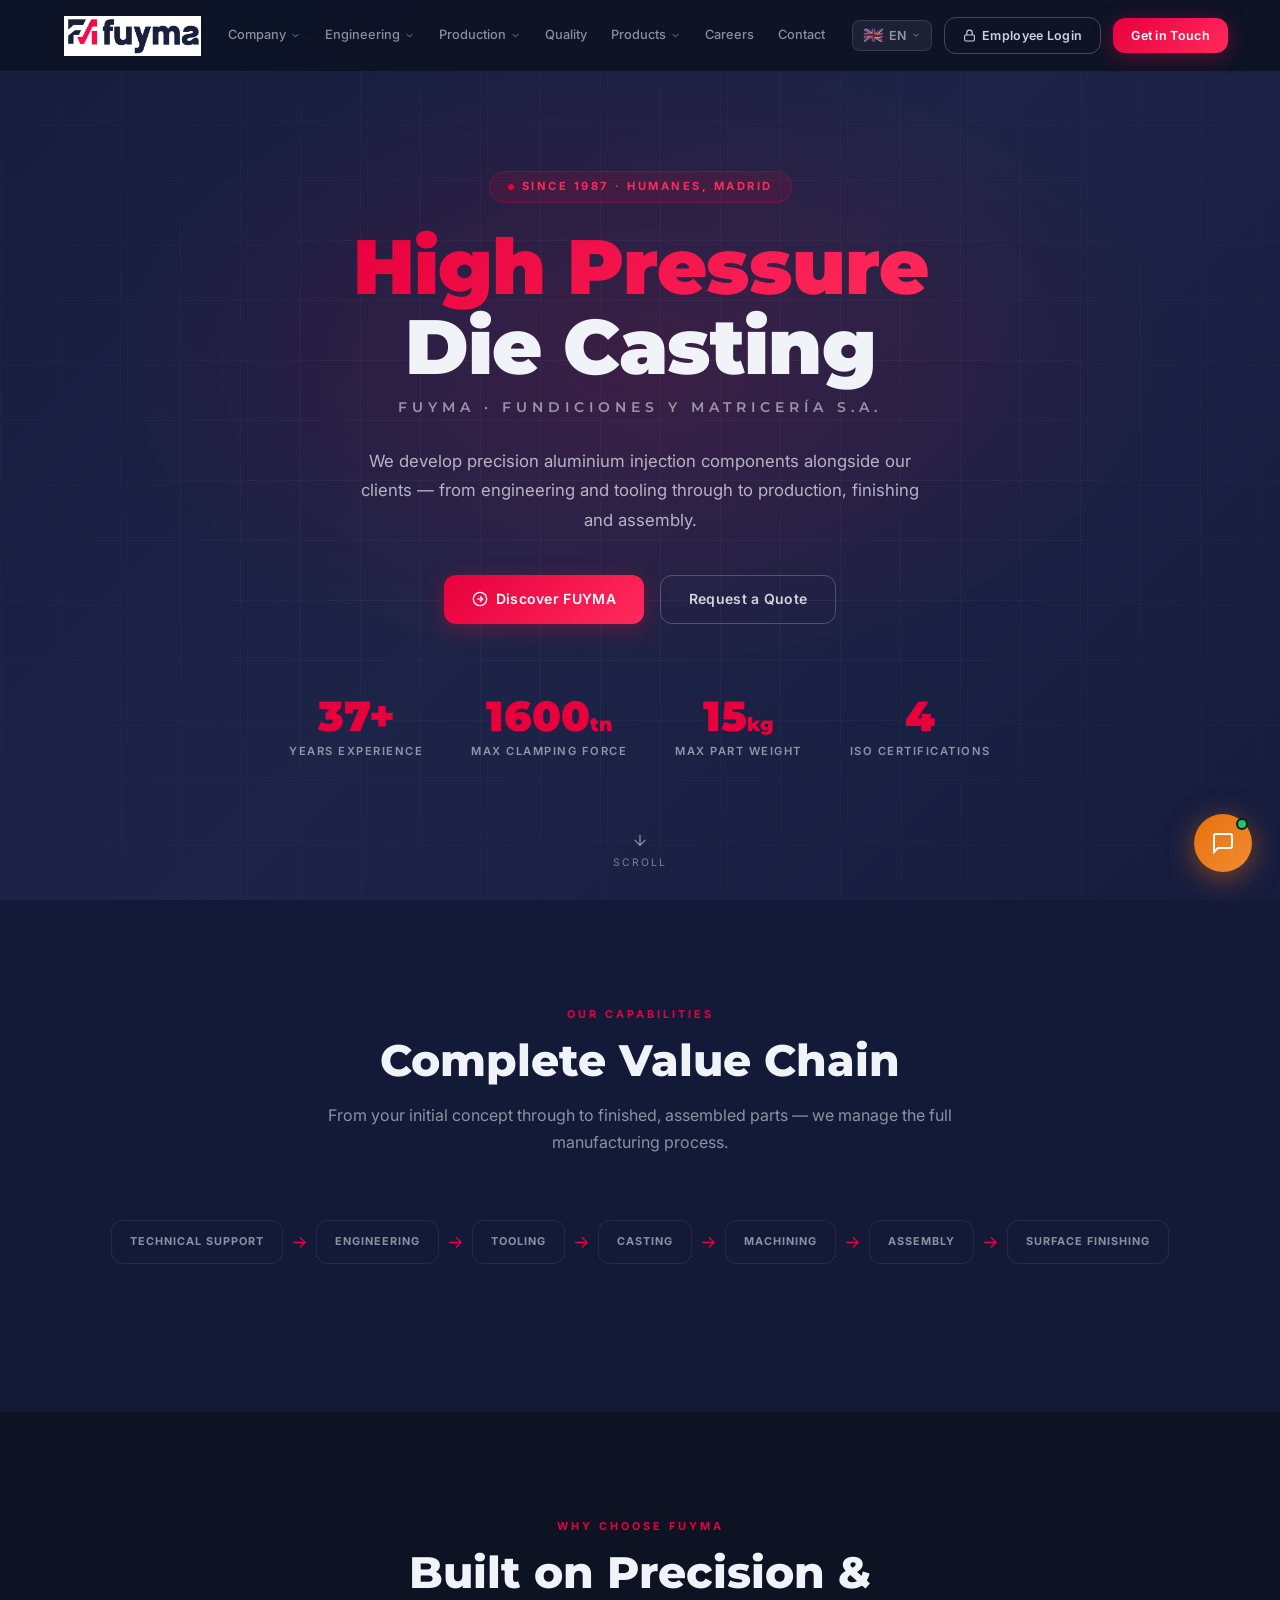
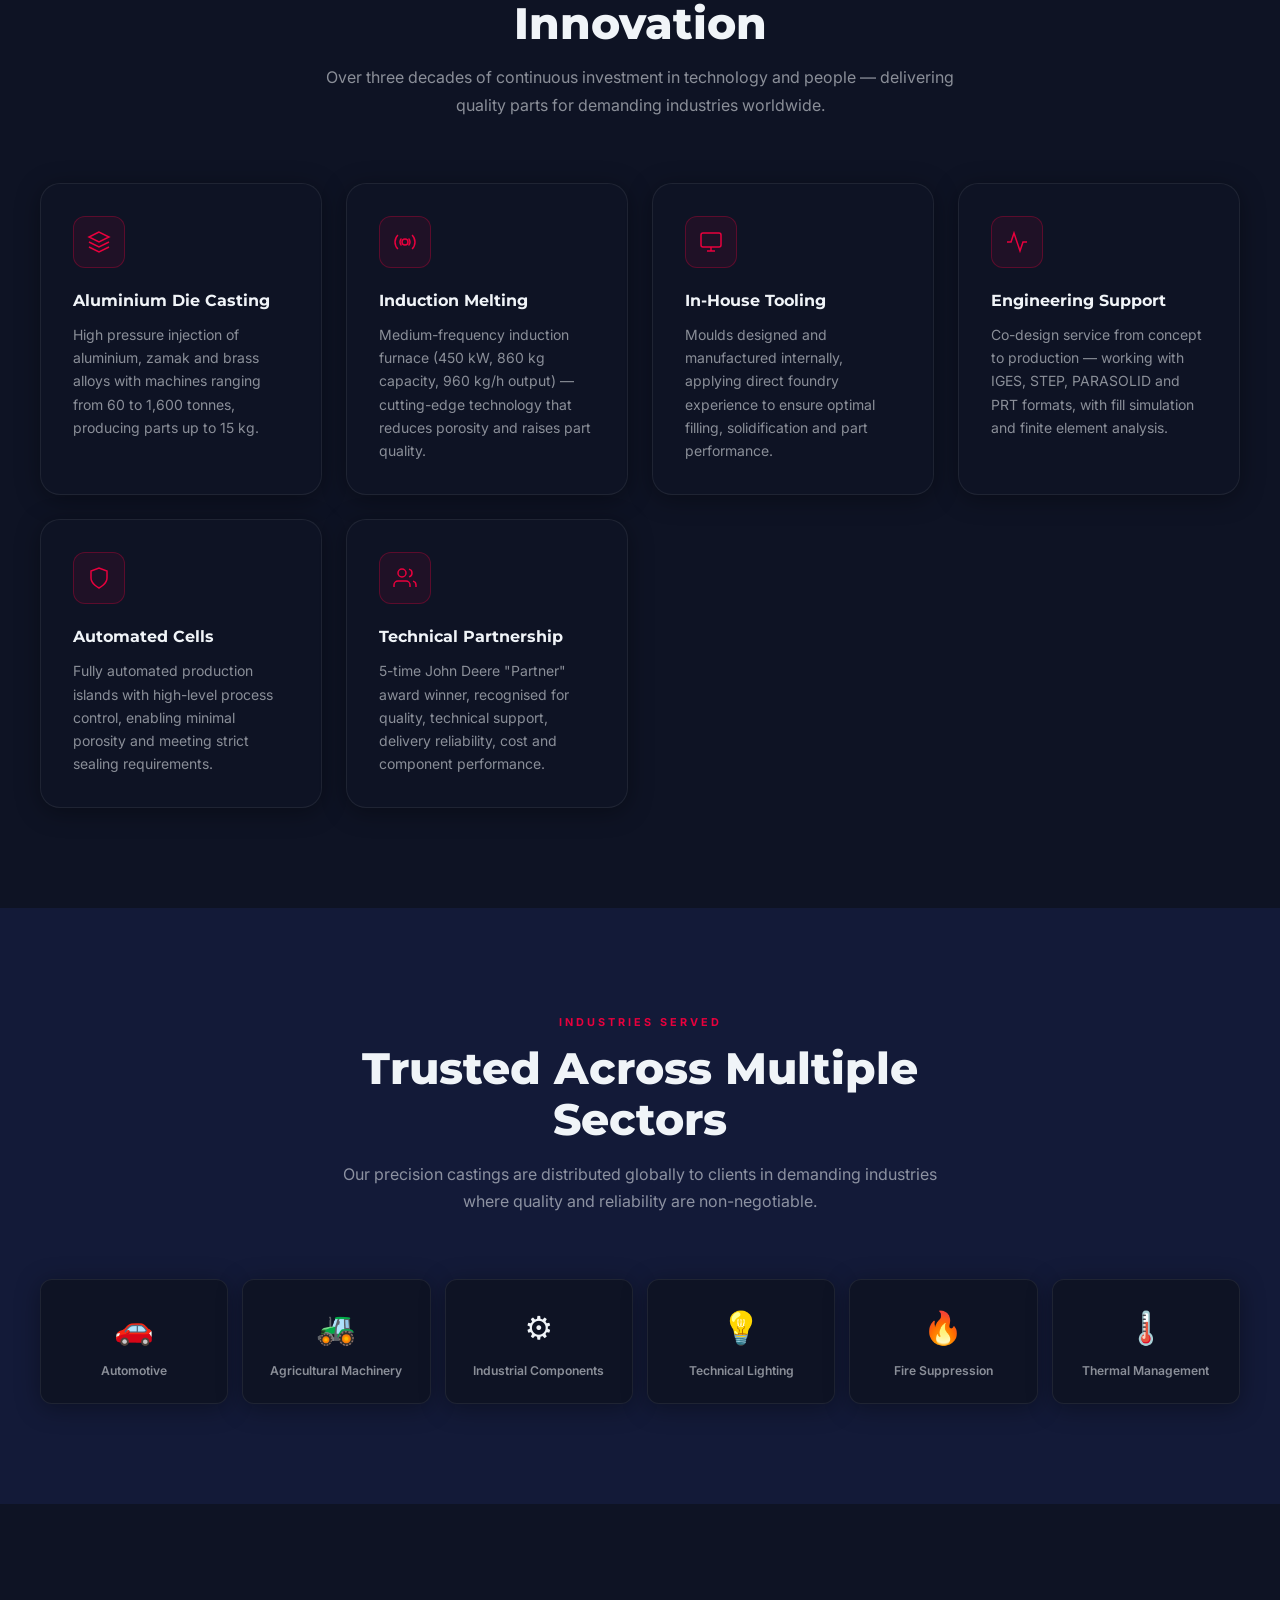
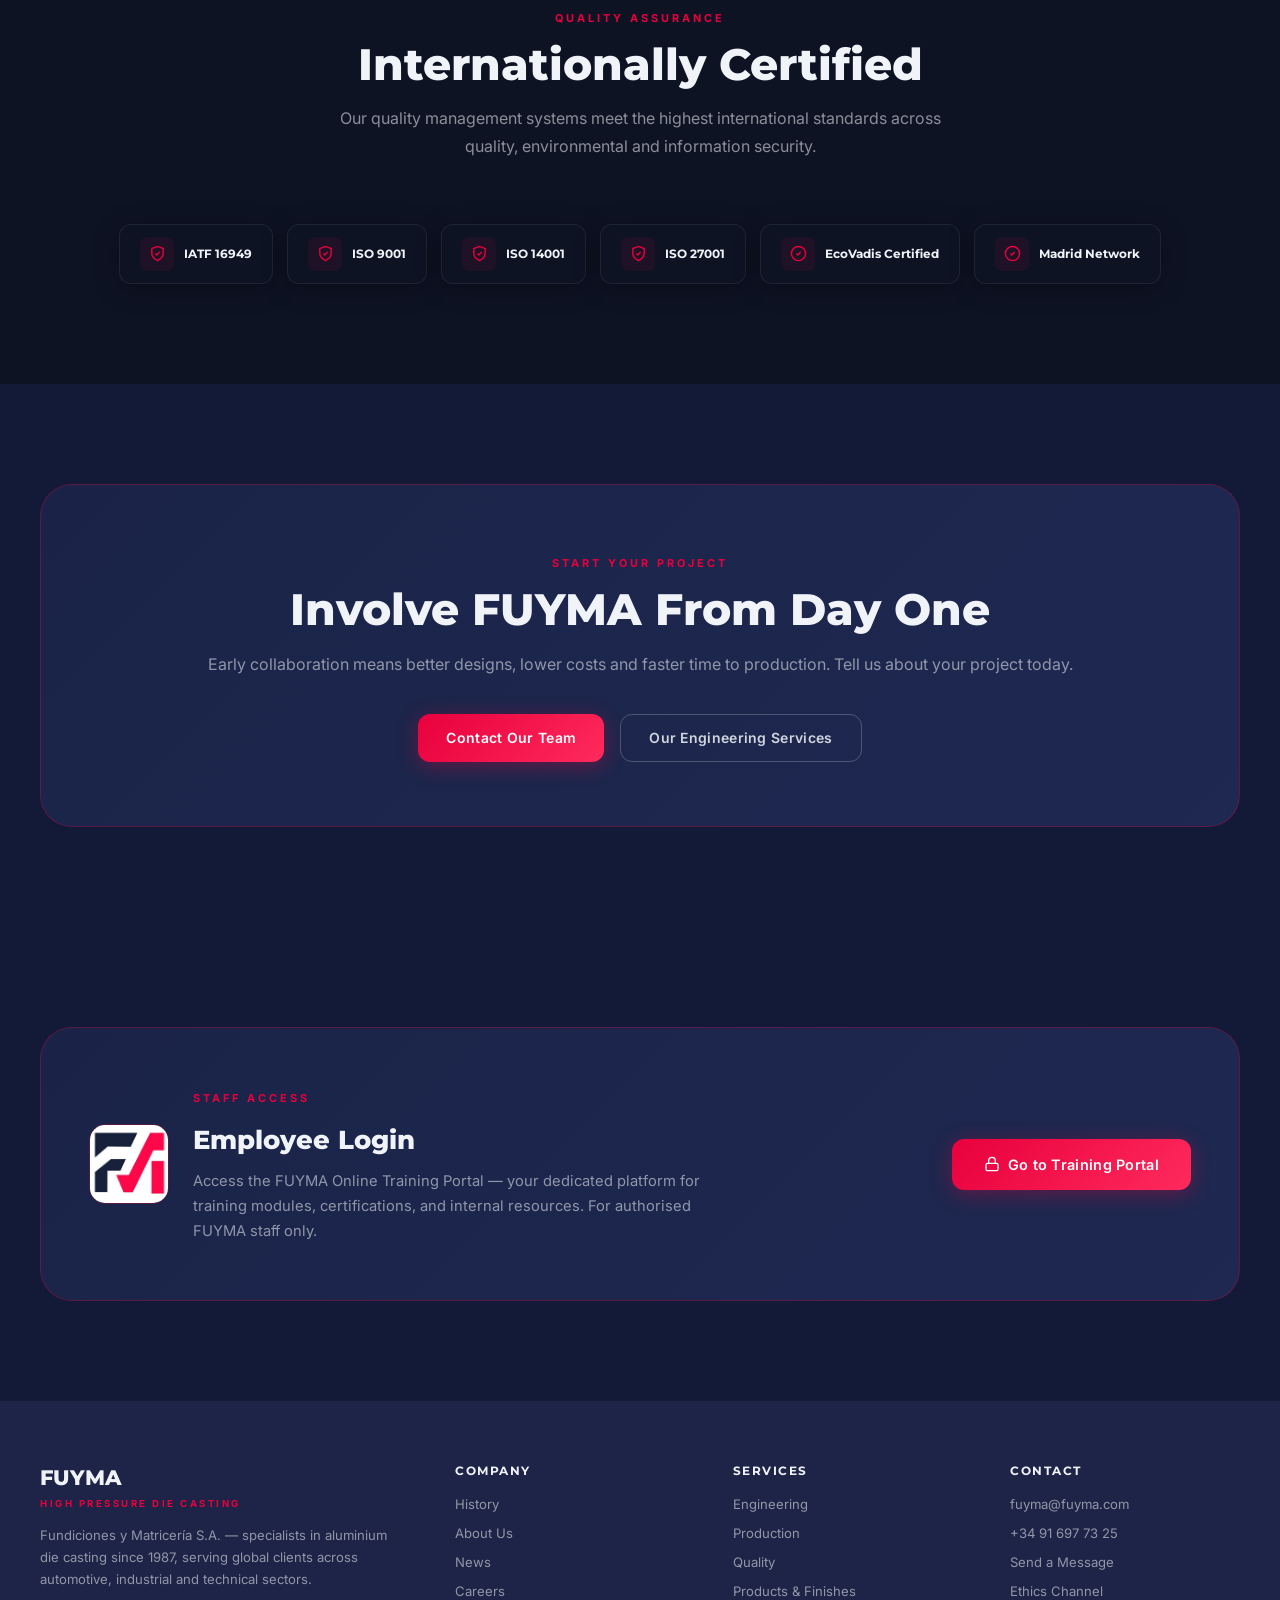
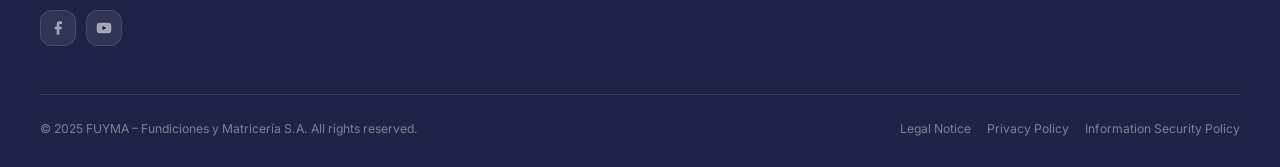
==== commit 7d7674f2: "Implement client-side i18n replacing Google Translate - Add js/translations.js with EN/ES/DE/FR tran" ====
--- a/index.html
+++ b/index.html
@@ -14,47 +14,47 @@
       <a href="index.html" class="nav-brand"><img src="images/fuyma-logo.jpg" alt="FUYMA" class="nav-logo"></a>
       <ul class="nav-menu" id="navMenu">
         <li class="nav-item">
-          <a href="about.html" class="nav-link">Company <svg viewBox="0 0 24 24" fill="none" stroke="currentColor" stroke-width="2"><polyline points="6 9 12 15 18 9"/></svg></a>
-          <div class="nav-dropdown">
-            <div class="nav-dropdown-inner">
-              <a href="about.html#history">History</a>
-              <a href="about.html#presentation">About Us</a>
-              <a href="about.html#news">News</a>
-            </div>
-          </div>
-        </li>
-        <li class="nav-item">
-          <a href="engineering.html" class="nav-link">Engineering <svg viewBox="0 0 24 24" fill="none" stroke="currentColor" stroke-width="2"><polyline points="6 9 12 15 18 9"/></svg></a>
-          <div class="nav-dropdown">
-            <div class="nav-dropdown-inner">
-              <a href="engineering.html#design">Design &amp; Tooling</a>
-              <a href="engineering.html#simulations">Simulations</a>
-              <a href="engineering.html#rd">R&amp;D</a>
-              <a href="engineering.html#success">Success Cases</a>
-            </div>
-          </div>
-        </li>
-        <li class="nav-item">
-          <a href="production.html" class="nav-link">Production <svg viewBox="0 0 24 24" fill="none" stroke="currentColor" stroke-width="2"><polyline points="6 9 12 15 18 9"/></svg></a>
-          <div class="nav-dropdown">
-            <div class="nav-dropdown-inner">
-              <a href="production.html#production">Production</a>
-              <a href="production.html#foundry">Foundry</a>
-            </div>
-          </div>
-        </li>
-        <li class="nav-item"><a href="quality.html" class="nav-link">Quality</a></li>
-        <li class="nav-item">
-          <a href="products.html" class="nav-link">Products <svg viewBox="0 0 24 24" fill="none" stroke="currentColor" stroke-width="2"><polyline points="6 9 12 15 18 9"/></svg></a>
-          <div class="nav-dropdown">
-            <div class="nav-dropdown-inner">
-              <a href="products.html#products">Products</a>
-              <a href="products.html#finishes">Finishes</a>
-            </div>
-          </div>
-        </li>
-        <li class="nav-item"><a href="employment.html" class="nav-link">Careers</a></li>
-        <li class="nav-item"><a href="contact.html" class="nav-link">Contact</a></li>
+          <a href="about.html" class="nav-link"><span data-i18n="nav.company">Company</span> <svg viewBox="0 0 24 24" fill="none" stroke="currentColor" stroke-width="2"><polyline points="6 9 12 15 18 9"/></svg></a>
+          <div class="nav-dropdown">
+            <div class="nav-dropdown-inner">
+              <a href="about.html#history" data-i18n="nav.history">History</a>
+              <a href="about.html#presentation" data-i18n="nav.aboutUs">About Us</a>
+              <a href="about.html#news" data-i18n="nav.news">News</a>
+            </div>
+          </div>
+        </li>
+        <li class="nav-item">
+          <a href="engineering.html" class="nav-link"><span data-i18n="nav.engineering">Engineering</span> <svg viewBox="0 0 24 24" fill="none" stroke="currentColor" stroke-width="2"><polyline points="6 9 12 15 18 9"/></svg></a>
+          <div class="nav-dropdown">
+            <div class="nav-dropdown-inner">
+              <a href="engineering.html#design" data-i18n="nav.designTooling">Design &amp; Tooling</a>
+              <a href="engineering.html#simulations" data-i18n="nav.simulations">Simulations</a>
+              <a href="engineering.html#rd" data-i18n="nav.rd">R&amp;D</a>
+              <a href="engineering.html#success" data-i18n="nav.successCases">Success Cases</a>
+            </div>
+          </div>
+        </li>
+        <li class="nav-item">
+          <a href="production.html" class="nav-link"><span data-i18n="nav.production">Production</span> <svg viewBox="0 0 24 24" fill="none" stroke="currentColor" stroke-width="2"><polyline points="6 9 12 15 18 9"/></svg></a>
+          <div class="nav-dropdown">
+            <div class="nav-dropdown-inner">
+              <a href="production.html#production" data-i18n="nav.production">Production</a>
+              <a href="production.html#foundry" data-i18n="nav.foundry">Foundry</a>
+            </div>
+          </div>
+        </li>
+        <li class="nav-item"><a href="quality.html" class="nav-link" data-i18n="nav.quality">Quality</a></li>
+        <li class="nav-item">
+          <a href="products.html" class="nav-link"><span data-i18n="nav.products">Products</span> <svg viewBox="0 0 24 24" fill="none" stroke="currentColor" stroke-width="2"><polyline points="6 9 12 15 18 9"/></svg></a>
+          <div class="nav-dropdown">
+            <div class="nav-dropdown-inner">
+              <a href="products.html#products" data-i18n="nav.products">Products</a>
+              <a href="products.html#finishes" data-i18n="nav.finishes">Finishes</a>
+            </div>
+          </div>
+        </li>
+        <li class="nav-item"><a href="employment.html" class="nav-link" data-i18n="nav.careers">Careers</a></li>
+        <li class="nav-item"><a href="contact.html" class="nav-link" data-i18n="nav.contact">Contact</a></li>
       </ul>
       <div class="nav-actions" style="display:flex;align-items:center;gap:12px;flex-shrink:0;">
         <div class="lang-selector" id="langSelector">
@@ -66,14 +66,13 @@
           <div class="lang-dropdown" id="langDropdown">
             <button class="lang-option active" data-lang="en" data-flag="🇬🇧" data-code="EN">🇬🇧 EN</button>
             <button class="lang-option" data-lang="es" data-flag="🇪🇸" data-code="ES">🇪🇸 ES</button>
+            <button class="lang-option" data-lang="de" data-flag="🇩🇪" data-code="DE">🇩🇪 DE</button>
             <button class="lang-option" data-lang="fr" data-flag="🇫🇷" data-code="FR">🇫🇷 FR</button>
-            <button class="lang-option" data-lang="de" data-flag="🇩🇪" data-code="DE">🇩🇪 DE</button>
-            <button class="lang-option" data-lang="it" data-flag="🇮🇹" data-code="IT">🇮🇹 IT</button>
-          </div>
-        </div>
-        <div id="google_translate_element" style="display:none;position:absolute;"></div>
-        <a href="training-portal/index.html" class="btn btn-outline" style="padding:8px 18px;font-size:0.78rem;display:flex;align-items:center;gap:6px;"><svg width="13" height="13" viewBox="0 0 24 24" fill="none" stroke="currentColor" stroke-width="2"><rect x="3" y="11" width="18" height="11" rx="2"/><path d="M7 11V7a5 5 0 0 1 10 0v4"/></svg>Employee Login</a>
-        <a href="contact.html" class="btn btn-primary" style="padding:8px 18px;font-size:0.78rem;">Get in Touch</a>
+          </div>
+        </div>
+        
+        <a href="training-portal/index.html" class="btn btn-outline" style="padding:8px 18px;font-size:0.78rem;display:flex;align-items:center;gap:6px;"><svg width="13" height="13" viewBox="0 0 24 24" fill="none" stroke="currentColor" stroke-width="2"><rect x="3" y="11" width="18" height="11" rx="2"/><path d="M7 11V7a5 5 0 0 1 10 0v4"/></svg><span data-i18n="nav.employeeLogin">Employee Login</span></a>
+        <a href="contact.html" class="btn btn-primary" style="padding:8px 18px;font-size:0.78rem;"><span data-i18n="nav.getInTouch">Get in Touch</span></a>
         <button class="nav-toggle" id="navToggle" aria-label="Menu"><span></span><span></span><span></span></button>
       </div>
     </div>
@@ -84,22 +83,22 @@
     <div class="hero-grid-bg"></div>
     <div class="hero-glow"></div>
     <div class="hero-content">
-      <div class="hero-badge">Since 1987 &middot; Humanes, Madrid</div>
-      <h1 class="hero-title"><span class="accent">High Pressure</span><br>Die Casting</h1>
-      <p class="hero-subtitle">FUYMA &middot; Fundiciones y Matriceria S.A.</p>
-      <p class="hero-description">We develop precision aluminium injection components alongside our clients -- from engineering and tooling through to production, finishing and assembly.</p>
+      <div class="hero-badge"><span data-i18n="hero.badge">Since 1987 &middot; Humanes, Madrid</span></div>
+      <h1 class="hero-title"><span class="accent" data-i18n="hero.title1">High Pressure</span><br><span data-i18n="hero.title2">Die Casting</span></h1>
+      <p class="hero-subtitle"><span data-i18n="hero.subtitle">FUYMA &middot; Fundiciones y Matriceria S.A.</span></p>
+      <p class="hero-description"><span data-i18n="hero.description">We develop precision aluminium injection components alongside our clients -- from engineering and tooling through to production, finishing and assembly.</span></p>
       <div class="hero-cta">
         <a href="about.html" class="btn btn-primary">
           <svg width="16" height="16" viewBox="0 0 24 24" fill="none" stroke="currentColor" stroke-width="2"><circle cx="12" cy="12" r="10"/><polyline points="12 8 16 12 12 16"/><line x1="8" y1="12" x2="16" y2="12"/></svg>
-          Discover FUYMA
+          <span data-i18n="hero.cta1">Discover FUYMA</span>
         </a>
-        <a href="contact.html" class="btn btn-outline">Request a Quote</a>
+        <a href="contact.html" class="btn btn-outline"><span data-i18n="hero.cta2">Request a Quote</span></a>
       </div>
       <div class="hero-stats">
-        <div class="hero-stat"><div class="hero-stat-number">37+</div><div class="hero-stat-label">Years Experience</div></div>
-        <div class="hero-stat"><div class="hero-stat-number">1600<span style="font-size:1.2rem">tn</span></div><div class="hero-stat-label">Max Clamping Force</div></div>
-        <div class="hero-stat"><div class="hero-stat-number">15<span style="font-size:1.2rem">kg</span></div><div class="hero-stat-label">Max Part Weight</div></div>
-        <div class="hero-stat"><div class="hero-stat-number">4</div><div class="hero-stat-label">ISO Certifications</div></div>
+        <div class="hero-stat"><div class="hero-stat-number">37+</div><div class="hero-stat-label"><span data-i18n="stats.years">Years Experience</span></div></div>
+        <div class="hero-stat"><div class="hero-stat-number">1600<span style="font-size:1.2rem">tn</span></div><div class="hero-stat-label"><span data-i18n="stats.clamp">Max Clamping Force</span></div></div>
+        <div class="hero-stat"><div class="hero-stat-number">15<span style="font-size:1.2rem">kg</span></div><div class="hero-stat-label"><span data-i18n="stats.weight">Max Part Weight</span></div></div>
+        <div class="hero-stat"><div class="hero-stat-number">4</div><div class="hero-stat-label"><span data-i18n="stats.certs">ISO Certifications</span></div></div>
       </div>
     </div>
     <div class="hero-scroll">
@@ -111,18 +110,18 @@
   <section class="section section-alt">
     <div class="container">
       <div class="section-header fade-in">
-        <span class="section-label">Our Capabilities</span>
-        <h2 class="section-title">Complete Value Chain</h2>
-        <p class="section-desc">From your initial concept through to finished, assembled parts -- we manage the full manufacturing process.</p>
+        <span class="section-label"><span data-i18n="sections.capabilities">Our Capabilities</span></span>
+        <h2 class="section-title"><span data-i18n="sections.valueChain">Complete Value Chain</span></h2>
+        <p class="section-desc"><span data-i18n="sections.valueChainDesc">From your initial concept through to finished, assembled parts -- we manage the full manufacturing process.</span></p>
       </div>
       <div class="value-chain fade-in">
-        <div class="chain-item">Technical Support</div><div class="chain-arrow">&#8594;</div>
-        <div class="chain-item">Engineering</div><div class="chain-arrow">&#8594;</div>
-        <div class="chain-item">Tooling</div><div class="chain-arrow">&#8594;</div>
-        <div class="chain-item">Casting</div><div class="chain-arrow">&#8594;</div>
-        <div class="chain-item">Machining</div><div class="chain-arrow">&#8594;</div>
-        <div class="chain-item">Assembly</div><div class="chain-arrow">&#8594;</div>
-        <div class="chain-item">Surface Finishing</div>
+        <div class="chain-item"><span data-i18n="chain.0">Technical Support</span></div><div class="chain-arrow">&#8594;</div>
+        <div class="chain-item"><span data-i18n="chain.1">Engineering</span></div><div class="chain-arrow">&#8594;</div>
+        <div class="chain-item"><span data-i18n="chain.2">Tooling</span></div><div class="chain-arrow">&#8594;</div>
+        <div class="chain-item"><span data-i18n="chain.3">Casting</span></div><div class="chain-arrow">&#8594;</div>
+        <div class="chain-item"><span data-i18n="chain.4">Machining</span></div><div class="chain-arrow">&#8594;</div>
+        <div class="chain-item"><span data-i18n="chain.5">Assembly</span></div><div class="chain-arrow">&#8594;</div>
+        <div class="chain-item"><span data-i18n="chain.6">Surface Finishing</span></div>
       </div>
     </div>
   </section>
@@ -130,59 +129,59 @@
   <section class="section">
     <div class="container">
       <div class="section-header fade-in">
-        <span class="section-label">Why Choose FUYMA</span>
-        <h2 class="section-title">Built on Precision &amp; Innovation</h2>
-        <p class="section-desc">Over three decades of continuous investment in technology and people -- delivering quality parts for demanding industries worldwide.</p>
+        <span class="section-label"><span data-i18n="sections.whyFuyma">Why Choose FUYMA</span></span>
+        <h2 class="section-title"><span data-i18n="sections.precision">Built on Precision &amp; Innovation</span></h2>
+        <p class="section-desc"><span data-i18n="sections.precisionDesc">Over three decades of continuous investment in technology and people -- delivering quality parts for demanding industries worldwide.</span></p>
       </div>
       <div class="card-grid">
         <div class="card fade-in fade-in-delay-1">
           <div class="card-icon"><svg viewBox="0 0 24 24" fill="none" stroke="currentColor" stroke-width="1.5"><path d="M12 2L2 7l10 5 10-5-10-5z"/><path d="M2 17l10 5 10-5"/><path d="M2 12l10 5 10-5"/></svg></div>
-          <h3 class="card-title">Aluminium Die Casting</h3>
-          <p class="card-text">High pressure injection of aluminium, zamak and brass alloys with machines ranging from 60 to 1,600 tonnes, producing parts up to 15 kg.</p>
+          <h3 class="card-title"><span data-i18n="caps.0.title">Aluminium Die Casting</span></h3>
+          <p class="card-text"><span data-i18n="caps.0.text">High pressure injection of aluminium, zamak and brass alloys with machines ranging from 60 to 1,600 tonnes, producing parts up to 15 kg.</span></p>
         </div>
         <div class="card fade-in fade-in-delay-2">
           <div class="card-icon"><svg viewBox="0 0 24 24" fill="none" stroke="currentColor" stroke-width="1.5"><circle cx="12" cy="12" r="3"/><path d="M19.07 4.93a10 10 0 0 1 0 14.14M4.93 4.93a10 10 0 0 0 0 14.14"/><path d="M15.54 8.46a5 5 0 0 1 0 7.07M8.46 8.46a5 5 0 0 0 0 7.07"/></svg></div>
-          <h3 class="card-title">Induction Melting</h3>
-          <p class="card-text">Medium-frequency induction furnace (450 kW, 860 kg capacity, 960 kg/h output) -- cutting-edge technology that reduces porosity and raises part quality.</p>
+          <h3 class="card-title"><span data-i18n="caps.1.title">Induction Melting</span></h3>
+          <p class="card-text"><span data-i18n="caps.1.text">Medium-frequency induction furnace (450 kW, 860 kg capacity, 960 kg/h output) -- cutting-edge technology that reduces porosity and raises part quality.</span></p>
         </div>
         <div class="card fade-in fade-in-delay-3">
           <div class="card-icon"><svg viewBox="0 0 24 24" fill="none" stroke="currentColor" stroke-width="1.5"><rect x="2" y="3" width="20" height="14" rx="2"/><line x1="8" y1="21" x2="16" y2="21"/><line x1="12" y1="17" x2="12" y2="21"/></svg></div>
-          <h3 class="card-title">In-House Tooling</h3>
-          <p class="card-text">Moulds designed and manufactured internally, applying direct foundry experience to ensure optimal filling, solidification and part performance.</p>
+          <h3 class="card-title"><span data-i18n="caps.2.title">In-House Tooling</span></h3>
+          <p class="card-text"><span data-i18n="caps.2.text">Moulds designed and manufactured internally, applying direct foundry experience to ensure optimal filling, solidification and part performance.</span></p>
         </div>
         <div class="card fade-in fade-in-delay-1">
           <div class="card-icon"><svg viewBox="0 0 24 24" fill="none" stroke="currentColor" stroke-width="1.5"><polyline points="22 12 18 12 15 21 9 3 6 12 2 12"/></svg></div>
-          <h3 class="card-title">Engineering Support</h3>
-          <p class="card-text">Co-design service from concept to production -- working with IGES, STEP, PARASOLID and PRT formats, with fill simulation and finite element analysis.</p>
+          <h3 class="card-title"><span data-i18n="caps.3.title">Engineering Support</span></h3>
+          <p class="card-text"><span data-i18n="caps.3.text">Co-design service from concept to production -- working with IGES, STEP, PARASOLID and PRT formats, with fill simulation and finite element analysis.</span></p>
         </div>
         <div class="card fade-in fade-in-delay-2">
           <div class="card-icon"><svg viewBox="0 0 24 24" fill="none" stroke="currentColor" stroke-width="1.5"><path d="M12 22s8-4 8-10V5l-8-3-8 3v7c0 6 8 10 8 10z"/></svg></div>
-          <h3 class="card-title">Automated Cells</h3>
-          <p class="card-text">Fully automated production islands with high-level process control, enabling minimal porosity and meeting strict sealing requirements.</p>
+          <h3 class="card-title"><span data-i18n="caps.4.title">Automated Cells</span></h3>
+          <p class="card-text"><span data-i18n="caps.4.text">Fully automated production islands with high-level process control, enabling minimal porosity and meeting strict sealing requirements.</span></p>
         </div>
         <div class="card fade-in fade-in-delay-3">
           <div class="card-icon"><svg viewBox="0 0 24 24" fill="none" stroke="currentColor" stroke-width="1.5"><path d="M17 21v-2a4 4 0 0 0-4-4H5a4 4 0 0 0-4 4v2"/><circle cx="9" cy="7" r="4"/><path d="M23 21v-2a4 4 0 0 0-3-3.87"/><path d="M16 3.13a4 4 0 0 1 0 7.75"/></svg></div>
-          <h3 class="card-title">Technical Partnership</h3>
-          <p class="card-text">5-time John Deere "Partner" award winner, recognised for quality, technical support, delivery reliability, cost and component performance.</p>
-        </div>
-      </div>
-    </div>
-  </section>
-
-  <section class="section section-alt">
-    <div class="container">
-      <div class="section-header fade-in">
-        <span class="section-label">Industries Served</span>
-        <h2 class="section-title">Trusted Across Multiple Sectors</h2>
-        <p class="section-desc">Our precision castings are distributed globally to clients in demanding industries where quality and reliability are non-negotiable.</p>
+          <h3 class="card-title"><span data-i18n="caps.5.title">Technical Partnership</span></h3>
+          <p class="card-text"><span data-i18n="caps.5.text">5-time John Deere &ldquo;Partner&rdquo; award winner, recognised for quality, technical support, delivery reliability, cost and component performance.</span></p>
+        </div>
+      </div>
+    </div>
+  </section>
+
+  <section class="section section-alt">
+    <div class="container">
+      <div class="section-header fade-in">
+        <span class="section-label"><span data-i18n="sections.industries">Industries Served</span></span>
+        <h2 class="section-title"><span data-i18n="sections.trusted">Trusted Across Multiple Sectors</span></h2>
+        <p class="section-desc"><span data-i18n="sections.trustedDesc">Our precision castings are distributed globally to clients in demanding industries where quality and reliability are non-negotiable.</span></p>
       </div>
       <div class="sectors-grid fade-in">
-        <div class="sector-card"><div class="sector-icon">&#128663;</div><div class="sector-name">Automotive</div></div>
-        <div class="sector-card"><div class="sector-icon">&#128668;</div><div class="sector-name">Agricultural Machinery</div></div>
-        <div class="sector-card"><div class="sector-icon">&#9881;&#65039;</div><div class="sector-name">Industrial Components</div></div>
-        <div class="sector-card"><div class="sector-icon">&#128161;</div><div class="sector-name">Technical Lighting</div></div>
-        <div class="sector-card"><div class="sector-icon">&#128293;</div><div class="sector-name">Fire Suppression</div></div>
-        <div class="sector-card"><div class="sector-icon">&#127777;&#65039;</div><div class="sector-name">Thermal Management</div></div>
+        <div class="sector-card"><div class="sector-icon">&#128663;</div><div class="sector-name"><span data-i18n="sectors.0">Automotive</span></div></div>
+        <div class="sector-card"><div class="sector-icon">&#128668;</div><div class="sector-name"><span data-i18n="sectors.1">Agricultural Machinery</span></div></div>
+        <div class="sector-card"><div class="sector-icon">&#9881;&#65039;</div><div class="sector-name"><span data-i18n="sectors.2">Industrial Components</span></div></div>
+        <div class="sector-card"><div class="sector-icon">&#128161;</div><div class="sector-name"><span data-i18n="sectors.3">Technical Lighting</span></div></div>
+        <div class="sector-card"><div class="sector-icon">&#128293;</div><div class="sector-name"><span data-i18n="sectors.4">Fire Suppression</span></div></div>
+        <div class="sector-card"><div class="sector-icon">&#127777;&#65039;</div><div class="sector-name"><span data-i18n="sectors.5">Thermal Management</span></div></div>
       </div>
     </div>
   </section>
@@ -190,9 +189,9 @@
   <section class="section">
     <div class="container">
       <div class="section-header fade-in">
-        <span class="section-label">Quality Assurance</span>
-        <h2 class="section-title">Internationally Certified</h2>
-        <p class="section-desc">Our quality management systems meet the highest international standards across quality, environmental and information security.</p>
+        <span class="section-label"><span data-i18n="sections.qualityTitle">Quality Assurance</span></span>
+        <h2 class="section-title"><span data-i18n="sections.certified">Internationally Certified</span></h2>
+        <p class="section-desc"><span data-i18n="sections.certifiedDesc">Our quality management systems meet the highest international standards across quality, environmental and information security.</span></p>
       </div>
       <div class="certs-grid fade-in">
         <a href="images/ISO-TS_16949.jpg" target="_blank" class="cert-badge" style="text-decoration:none;cursor:pointer;"><div class="cert-icon"><svg viewBox="0 0 24 24" fill="none" stroke="currentColor" stroke-width="2"><path d="M12 22s8-4 8-10V5l-8-3-8 3v7c0 6 8 10 8 10z"/><polyline points="9 12 11 14 15 10"/></svg></div><span class="cert-name">IATF 16949</span></a>
@@ -208,12 +207,12 @@
   <section class="section section-alt">
     <div class="container">
       <div class="cta-block fade-in" style="background:linear-gradient(135deg,var(--surface-2),var(--surface-3));border:1px solid var(--border-accent);border-radius:var(--radius-xl);text-align:center;">
-        <span class="section-label">Start Your Project</span>
-        <h2 class="section-title" style="margin-bottom:16px;">Involve FUYMA From Day One</h2>
-        <p class="section-desc" style="margin-bottom:36px;">Early collaboration means better designs, lower costs and faster time to production. Tell us about your project today.</p>
+        <span class="section-label"><span data-i18n="sections.startProject">Start Your Project</span></span>
+        <h2 class="section-title" style="margin-bottom:16px;"><span data-i18n="sections.involveDay1">Involve FUYMA From Day One</span></h2>
+        <p class="section-desc" style="margin-bottom:36px;"><span data-i18n="sections.involveDesc">Early collaboration means better designs, lower costs and faster time to production. Tell us about your project today.</span></p>
         <div style="display:flex;gap:16px;justify-content:center;flex-wrap:wrap;">
-          <a href="contact.html" class="btn btn-primary">Contact Our Team</a>
-          <a href="engineering.html" class="btn btn-outline">Our Engineering Services</a>
+          <a href="contact.html" class="btn btn-primary"><span data-i18n="sections.contactTeam">Contact Our Team</span></a>
+          <a href="engineering.html" class="btn btn-outline"><span data-i18n="sections.engineeringServices">Our Engineering Services</span></a>
         </div>
       </div>
     </div>
@@ -227,14 +226,14 @@
             <img src="images/FUYMA ICON.jpg" alt="FUYMA" style="width:100%;height:100%;object-fit:cover;">
           </div>
           <div>
-            <span class="section-label">Staff Access</span>
-            <h2 style="font-family:var(--font-heading);font-size:1.6rem;font-weight:800;color:var(--text);margin-bottom:8px;">Employee Login</h2>
-            <p style="color:var(--text-muted);font-size:0.92rem;line-height:1.7;max-width:520px;">Access the FUYMA Online Training Portal &ndash; your dedicated platform for training modules, certifications, and internal resources. For authorised FUYMA staff only.</p>
+            <span class="section-label"><span data-i18n="sections.staffAccess">Staff Access</span></span>
+            <h2 style="font-family:var(--font-heading);font-size:1.6rem;font-weight:800;color:var(--text);margin-bottom:8px;"><span data-i18n="sections.employeeTitle">Employee Login</span></h2>
+            <p style="color:var(--text-muted);font-size:0.92rem;line-height:1.7;max-width:520px;"><span data-i18n="sections.employeeDesc">Access the FUYMA Online Training Portal &ndash; your dedicated platform for training modules, certifications, and internal resources. For authorised FUYMA staff only.</span></p>
           </div>
         </div>
         <a href="training-portal/index.html" class="btn btn-primary" style="padding:14px 32px;font-size:0.9rem;flex-shrink:0;display:flex;align-items:center;gap:8px;">
           <svg width="16" height="16" viewBox="0 0 24 24" fill="none" stroke="currentColor" stroke-width="2"><rect x="3" y="11" width="18" height="11" rx="2"/><path d="M7 11V7a5 5 0 0 1 10 0v4"/></svg>
-          Go to Training Portal
+          <span data-i18n="sections.trainingPortal">Go to Training Portal</span>
         </a>
       </div>
     </div>
@@ -245,24 +244,25 @@
       <div>
         <div class="footer-brand-name">FUYMA</div>
         <div class="footer-brand-sub">High Pressure Die Casting</div>
-        <p class="footer-brand-text">Fundiciones y Matriceria S.A. -- specialists in aluminium die casting since 1987, serving global clients across automotive, industrial and technical sectors.</p>
+        <p class="footer-brand-text"><span data-i18n="footer.tagline">Fundiciones y Matriceria S.A. -- specialists in aluminium die casting since 1987, serving global clients across automotive, industrial and technical sectors.</span></p>
         <div class="footer-social">
           <a href="https://www.facebook.com/pages/FUNDICIONES-Y-MATRICERIA-SL-FUYMA/247836575258335" target="_blank" class="footer-social-btn" aria-label="Facebook"><svg viewBox="0 0 24 24" fill="currentColor"><path d="M18 2h-3a5 5 0 0 0-5 5v3H7v4h3v8h4v-8h3l1-4h-4V7a1 1 0 0 1 1-1h3z"/></svg></a>
           <a href="http://www.youtube.com/watch?v=iOSKhwzg1Xo" target="_blank" class="footer-social-btn" aria-label="YouTube"><svg viewBox="0 0 24 24" fill="currentColor"><path d="M22.54 6.42a2.78 2.78 0 0 0-1.95-1.96C18.88 4 12 4 12 4s-6.88 0-8.59.46A2.78 2.78 0 0 0 1.46 6.42 29 29 0 0 0 1 12a29 29 0 0 0 .46 5.58 2.78 2.78 0 0 0 1.95 1.96C5.12 20 12 20 12 20s6.88 0 8.59-.46a2.78 2.78 0 0 0 1.95-1.96A29 29 0 0 0 23 12a29 29 0 0 0-.46-5.58z"/><polygon points="9.75 15.02 15.5 12 9.75 8.98 9.75 15.02" fill="var(--primary)"/></svg></a>
         </div>
       </div>
-      <div><div class="footer-col-title">Company</div><div class="footer-links"><a href="about.html#history">History</a><a href="about.html#presentation">About Us</a><a href="about.html#news">News</a><a href="employment.html">Careers</a></div></div>
-      <div><div class="footer-col-title">Services</div><div class="footer-links"><a href="engineering.html">Engineering</a><a href="production.html">Production</a><a href="quality.html">Quality</a><a href="products.html">Products &amp; Finishes</a></div></div>
-      <div><div class="footer-col-title">Contact</div><div class="footer-links"><a href="mailto:fuyma@fuyma.com">fuyma@fuyma.com</a><a href="tel:+34916977325">+34 91 697 73 25</a><a href="contact.html">Send a Message</a><a href="https://centinela.lefebvre.es/public/concept/1794671?access=k3iGVTedsO3Z%2BJQkvltZbgxwBwiVS%2BUbo7hU3Mz4B8g%3D" target="_blank">Ethics Channel</a></div></div>
+      <div><div class="footer-col-title"><span data-i18n="footer.company">Company</span></div><div class="footer-links"><a href="about.html#history" data-i18n="nav.history">History</a><a href="about.html#presentation" data-i18n="nav.aboutUs">About Us</a><a href="about.html#news" data-i18n="nav.news">News</a><a href="employment.html">Careers</a></div></div>
+      <div><div class="footer-col-title"><span data-i18n="footer.services">Services</span></div><div class="footer-links"><a href="engineering.html">Engineering</a><a href="production.html">Production</a><a href="quality.html">Quality</a><a href="products.html">Products &amp; Finishes</a></div></div>
+      <div><div class="footer-col-title"><span data-i18n="footer.contact">Contact</span></div><div class="footer-links"><a href="mailto:fuyma@fuyma.com">fuyma@fuyma.com</a><a href="tel:+34916977325">+34 91 697 73 25</a><a href="contact.html">Send a Message</a><a href="https://centinela.lefebvre.es/public/concept/1794671?access=k3iGVTedsO3Z%2BJQkvltZbgxwBwiVS%2BUbo7hU3Mz4B8g%3D" target="_blank">Ethics Channel</a></div></div>
     </div>
     <div class="footer-bottom">
-      <p class="footer-bottom-text">&copy; 2025 FUYMA &ndash; Fundiciones y Matriceria S.A. All rights reserved.</p>
-      <div class="footer-legal"><a href="#">Legal Notice</a><a href="#">Privacy Policy</a><a href="#">Information Security Policy</a></div>
+      <p class="footer-bottom-text"><span data-i18n="footer.rights"><span data-i18n="footer.rights">&copy; 2025 FUYMA &ndash; Fundiciones y Matriceria S.A. All rights reserved.</span></span></p>
+      <div class="footer-legal"><a href="#"><span data-i18n="footer.legal">Legal Notice</span></a><a href="#"><span data-i18n="footer.privacy">Privacy Policy</span></a><a href="#"><span data-i18n="footer.infosec">Information Security Policy</span></a></div>
     </div>
   </footer>
 
+  <script src="js/translations.js"></script>
   <script src="js/main.js"></script>
   <script src="js/chatbot.js"></script>
-  <script src="//translate.google.com/translate_a/element.js?cb=googleTranslateElementInit"></script>
+
 </body>
 </html>
--- a/css/style.css
+++ b/css/style.css
@@ -315,9 +315,14 @@
 .news-card {
   background: var(--primary); border: 1px solid var(--border);
   border-radius: var(--radius-lg); padding: 32px; margin-bottom: 20px; transition: var(--transition);
-  box-shadow: var(--shadow);
+  box-shadow: var(--shadow); display: flex; gap: 24px; align-items: flex-start;
 }
 .news-card:hover { border-color: var(--border-accent); transform: translateX(4px); box-shadow: var(--shadow-lg); }
+.news-img {
+  width: 88px; height: 88px; border-radius: 50%; object-fit: cover; flex-shrink: 0;
+  border: 2px solid var(--accent); box-shadow: 0 0 0 3px rgba(232,0,61,0.15);
+}
+.news-card-body { flex: 1; }
 .news-date { font-size: 0.7rem; font-weight: 700; letter-spacing: 2px; text-transform: uppercase; color: var(--accent); margin-bottom: 8px; }
 .news-title { font-family: var(--font-heading); font-size: 1.1rem; font-weight: 700; color: var(--text); margin-bottom: 12px; line-height: 1.3; }
 .news-text { font-size: 0.875rem; color: var(--text-muted); line-height: 1.65; }
@@ -442,6 +447,29 @@
 .sim-dot { width: 8px; height: 8px; background: var(--accent); border-radius: 50%; margin-top: 6px; flex-shrink: 0; }
 .sim-text { font-size: 0.875rem; color: var(--text-muted); font-weight: 500; }
 
+/* ===== SIMULATION SCROLL LAYOUT ===== */
+.sim-scroll-layout { display: grid; grid-template-columns: 1fr 1fr; gap: 64px; align-items: start; margin-top: 48px; }
+.sim-section { padding: 48px 0; border-bottom: 1px solid var(--border); min-height: 300px; }
+.sim-section:first-child { padding-top: 0; }
+.sim-section:last-child { border-bottom: none; padding-bottom: 0; }
+.sim-section-num { font-size: 0.65rem; font-weight: 700; letter-spacing: 3px; text-transform: uppercase; color: var(--accent); margin-bottom: 10px; display: block; }
+.sim-section-title { font-family: var(--font-heading); font-size: 1.35rem; font-weight: 800; color: var(--text); margin-bottom: 14px; line-height: 1.2; }
+.sim-section-desc { font-size: 0.92rem; color: var(--text-muted); line-height: 1.75; margin-bottom: 20px; }
+.sim-points { display: flex; flex-direction: column; gap: 10px; }
+.sim-point { display: flex; align-items: flex-start; gap: 10px; font-size: 0.875rem; color: var(--text-muted); }
+.sim-point::before { content: ''; display: block; width: 6px; height: 6px; background: var(--accent); border-radius: 50%; margin-top: 7px; flex-shrink: 0; }
+.sim-sticky { position: sticky; top: calc(var(--nav-height) + 32px); }
+.sim-img-wrap { border-radius: var(--radius-lg); overflow: hidden; border: none; aspect-ratio: 4/3; background: transparent; position: relative; box-shadow: none; }
+.sim-img-wrap img { width: 100%; height: 100%; object-fit: cover; transition: opacity 0.45s ease; display: block; }
+.sim-img-wrap img.fading { opacity: 0; }
+.sim-img-caption { position: absolute; bottom: 0; left: 0; right: 0; padding: 20px; background: linear-gradient(transparent, rgba(14,19,36,0.92)); }
+.sim-img-caption-label { font-family: var(--font-heading); font-size: 0.82rem; font-weight: 700; letter-spacing: 1.5px; text-transform: uppercase; color: var(--text); }
+.sim-img-caption-sub { font-size: 0.72rem; color: var(--text-muted); margin-top: 3px; }
+.sim-progress { display: flex; gap: 8px; margin-top: 16px; justify-content: center; }
+.sim-progress-dot { width: 8px; height: 8px; border-radius: 50%; background: var(--border); border: none; cursor: pointer; padding: 0; transition: var(--transition); }
+.sim-progress-dot.active { background: var(--accent); transform: scale(1.4); }
+@media (max-width: 768px) { .sim-scroll-layout { grid-template-columns: 1fr; } .sim-sticky { position: static; margin-bottom: 32px; order: -1; } }
+
 /* ===== STATS ROW ===== */
 .stats-row { display: grid; grid-template-columns: repeat(auto-fit, minmax(180px, 1fr)); gap: 24px; margin-top: 48px; }
 .stat-block { background: var(--primary); border: 1px solid var(--border); border-radius: var(--radius-lg); padding: 28px 24px; text-align: center; box-shadow: var(--shadow); }
@@ -508,8 +536,6 @@
 }
 .lang-option:hover { background: var(--surface); color: var(--text); }
 .lang-option.active { color: var(--accent); }
-.goog-te-banner-frame { display: none !important; }
-body { top: 0 !important; }
 
 /* ===== ANIMATIONS ===== */
 .fade-in { opacity: 0; transform: translateY(20px); transition: opacity 0.6s ease, transform 0.6s ease; }
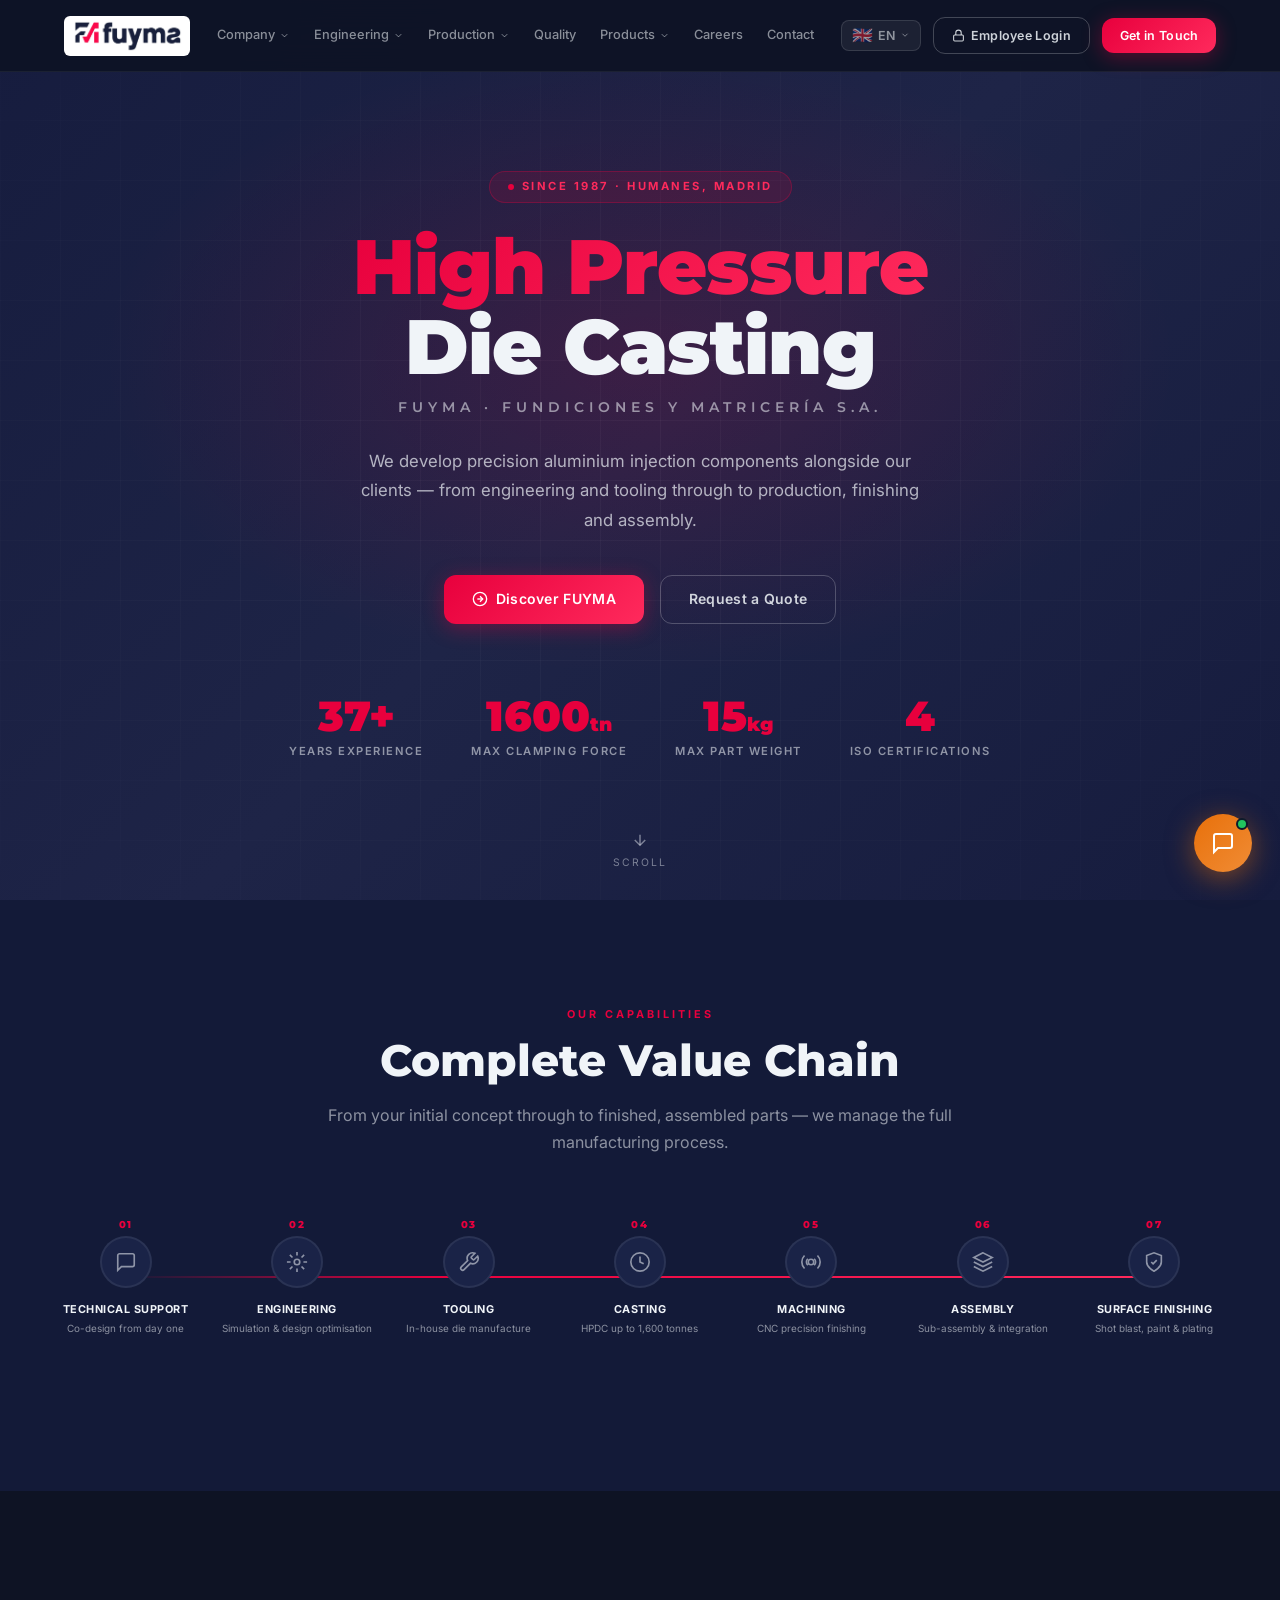
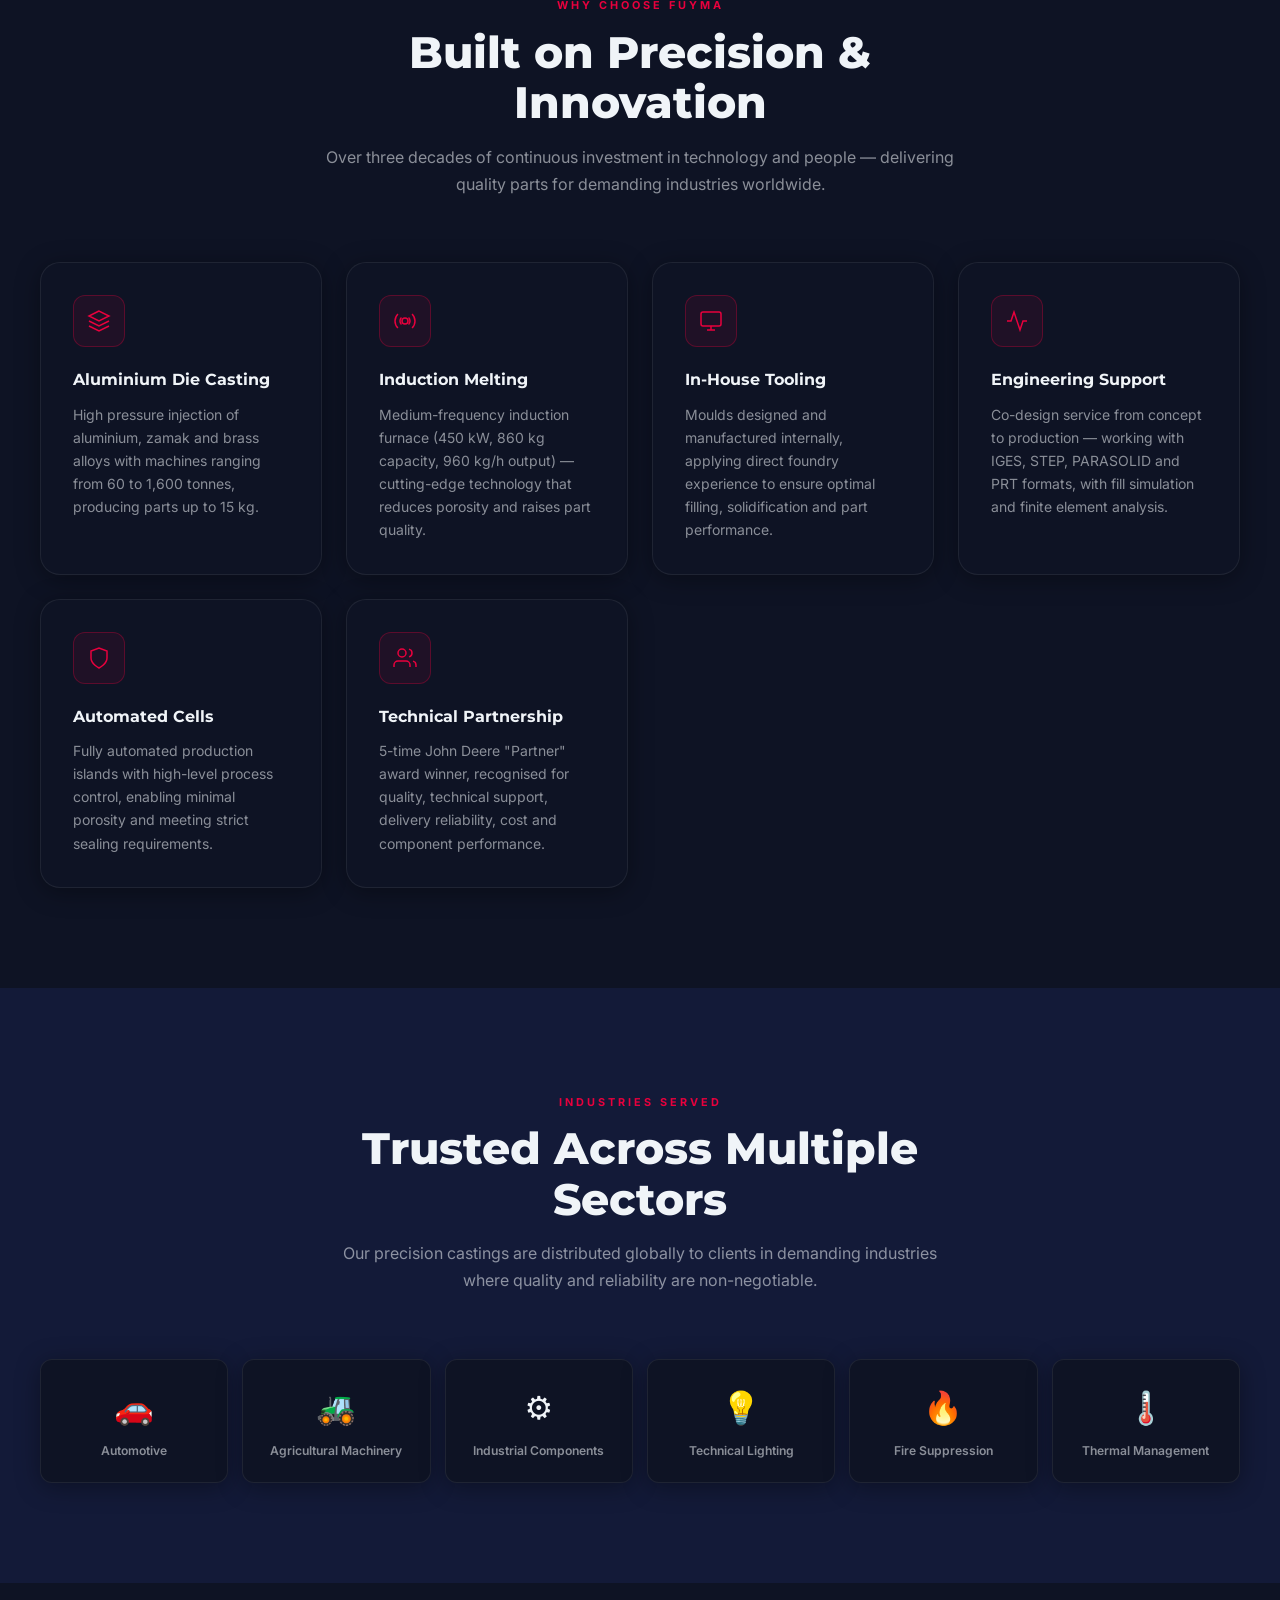
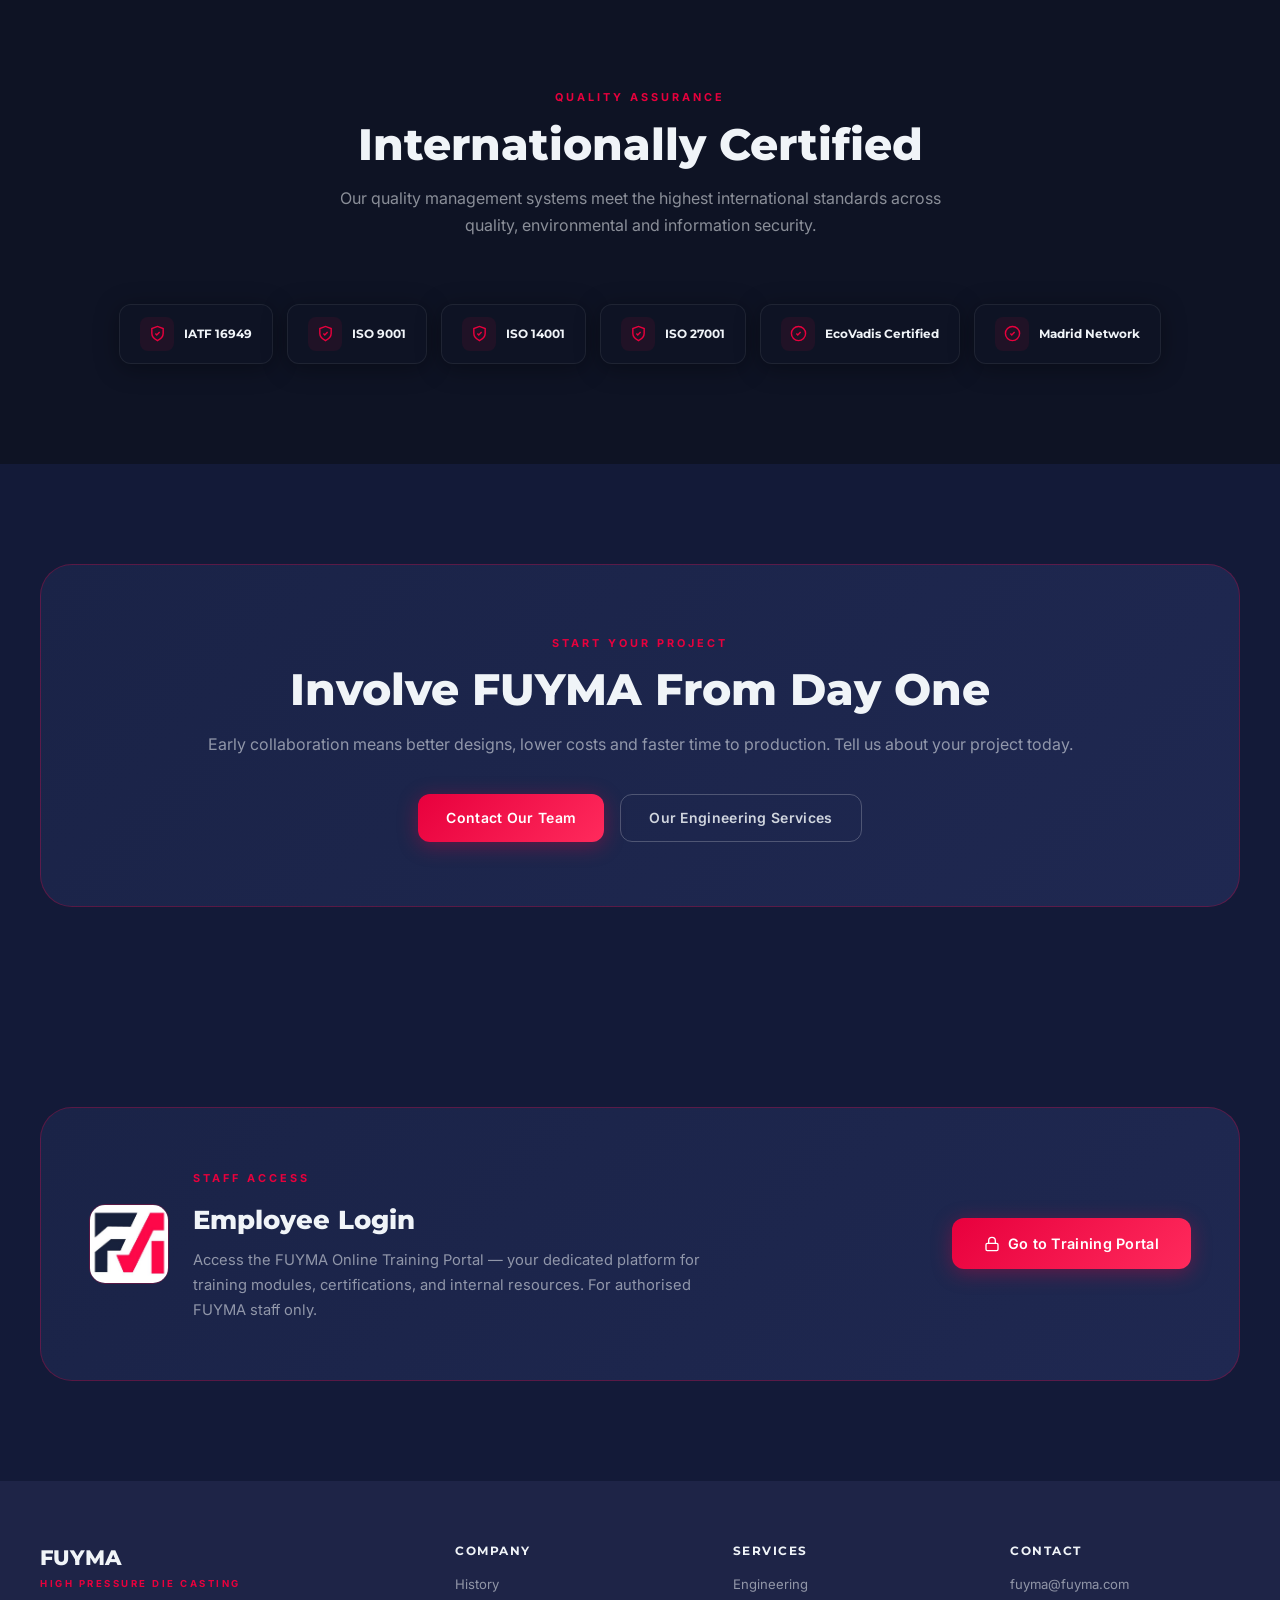
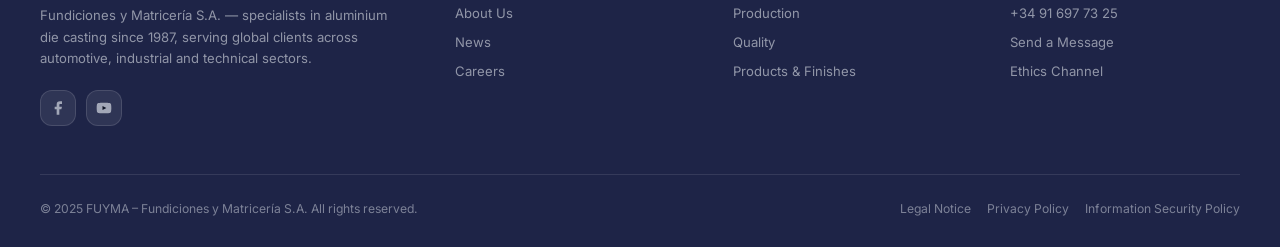
==== commit 5284625d: "Redesign value chain as numbered process flow with icons and animated connector" ====
--- a/index.html
+++ b/index.html
@@ -114,14 +114,65 @@
         <h2 class="section-title"><span data-i18n="sections.valueChain">Complete Value Chain</span></h2>
         <p class="section-desc"><span data-i18n="sections.valueChainDesc">From your initial concept through to finished, assembled parts -- we manage the full manufacturing process.</span></p>
       </div>
-      <div class="value-chain fade-in">
-        <div class="chain-item"><span data-i18n="chain.0">Technical Support</span></div><div class="chain-arrow">&#8594;</div>
-        <div class="chain-item"><span data-i18n="chain.1">Engineering</span></div><div class="chain-arrow">&#8594;</div>
-        <div class="chain-item"><span data-i18n="chain.2">Tooling</span></div><div class="chain-arrow">&#8594;</div>
-        <div class="chain-item"><span data-i18n="chain.3">Casting</span></div><div class="chain-arrow">&#8594;</div>
-        <div class="chain-item"><span data-i18n="chain.4">Machining</span></div><div class="chain-arrow">&#8594;</div>
-        <div class="chain-item"><span data-i18n="chain.5">Assembly</span></div><div class="chain-arrow">&#8594;</div>
-        <div class="chain-item"><span data-i18n="chain.6">Surface Finishing</span></div>
+      <div class="process-flow fade-in">
+        <div class="process-track">
+          <div class="process-step">
+            <div class="process-step-num">01</div>
+            <div class="process-step-icon">
+              <svg width="22" height="22" viewBox="0 0 24 24" fill="none" stroke="currentColor" stroke-width="1.8"><path d="M21 15a2 2 0 0 1-2 2H7l-4 4V5a2 2 0 0 1 2-2h14a2 2 0 0 1 2 2z"/></svg>
+            </div>
+            <div class="process-step-name"><span data-i18n="chain.0">Technical Support</span></div>
+            <div class="process-step-desc">Co-design from day&nbsp;one</div>
+          </div>
+          <div class="process-step">
+            <div class="process-step-num">02</div>
+            <div class="process-step-icon">
+              <svg width="22" height="22" viewBox="0 0 24 24" fill="none" stroke="currentColor" stroke-width="1.8"><circle cx="12" cy="12" r="3"/><path d="M12 1v4M12 19v4M4.22 4.22l2.83 2.83M16.95 16.95l2.83 2.83M1 12h4M19 12h4M4.22 19.78l2.83-2.83M16.95 7.05l2.83-2.83"/></svg>
+            </div>
+            <div class="process-step-name"><span data-i18n="chain.1">Engineering</span></div>
+            <div class="process-step-desc">Simulation &amp; design optimisation</div>
+          </div>
+          <div class="process-step">
+            <div class="process-step-num">03</div>
+            <div class="process-step-icon">
+              <svg width="22" height="22" viewBox="0 0 24 24" fill="none" stroke="currentColor" stroke-width="1.8"><path d="M14.7 6.3a1 1 0 0 0 0 1.4l1.6 1.6a1 1 0 0 0 1.4 0l3.77-3.77a6 6 0 0 1-7.94 7.94l-6.91 6.91a2.12 2.12 0 0 1-3-3l6.91-6.91a6 6 0 0 1 7.94-7.94l-3.76 3.76z"/></svg>
+            </div>
+            <div class="process-step-name"><span data-i18n="chain.2">Tooling</span></div>
+            <div class="process-step-desc">In-house die manufacture</div>
+          </div>
+          <div class="process-step">
+            <div class="process-step-num">04</div>
+            <div class="process-step-icon">
+              <svg width="22" height="22" viewBox="0 0 24 24" fill="none" stroke="currentColor" stroke-width="1.8"><path d="M12 2C6.48 2 2 6.48 2 12s4.48 10 10 10 10-4.48 10-10S17.52 2 12 2z"/><path d="M12 6v6l4 2"/></svg>
+            </div>
+            <div class="process-step-name"><span data-i18n="chain.3">Casting</span></div>
+            <div class="process-step-desc">HPDC up to 1,600&nbsp;tonnes</div>
+          </div>
+          <div class="process-step">
+            <div class="process-step-num">05</div>
+            <div class="process-step-icon">
+              <svg width="22" height="22" viewBox="0 0 24 24" fill="none" stroke="currentColor" stroke-width="1.8"><circle cx="12" cy="12" r="3"/><path d="M19.07 4.93a10 10 0 0 1 0 14.14M4.93 4.93a10 10 0 0 0 0 14.14"/><path d="M15.54 8.46a5 5 0 0 1 0 7.07M8.46 8.46a5 5 0 0 0 0 7.07"/></svg>
+            </div>
+            <div class="process-step-name"><span data-i18n="chain.4">Machining</span></div>
+            <div class="process-step-desc">CNC precision finishing</div>
+          </div>
+          <div class="process-step">
+            <div class="process-step-num">06</div>
+            <div class="process-step-icon">
+              <svg width="22" height="22" viewBox="0 0 24 24" fill="none" stroke="currentColor" stroke-width="1.8"><path d="M12 2L2 7l10 5 10-5-10-5z"/><path d="M2 17l10 5 10-5"/><path d="M2 12l10 5 10-5"/></svg>
+            </div>
+            <div class="process-step-name"><span data-i18n="chain.5">Assembly</span></div>
+            <div class="process-step-desc">Sub-assembly &amp; integration</div>
+          </div>
+          <div class="process-step">
+            <div class="process-step-num">07</div>
+            <div class="process-step-icon">
+              <svg width="22" height="22" viewBox="0 0 24 24" fill="none" stroke="currentColor" stroke-width="1.8"><path d="M12 22s8-4 8-10V5l-8-3-8 3v7c0 6 8 10 8 10z"/><polyline points="9 12 11 14 15 10"/></svg>
+            </div>
+            <div class="process-step-name"><span data-i18n="chain.6">Surface Finishing</span></div>
+            <div class="process-step-desc">Shot blast, paint &amp; plating</div>
+          </div>
+        </div>
       </div>
     </div>
   </section>
--- a/css/style.css
+++ b/css/style.css
@@ -66,7 +66,7 @@
 .nav-brand { display: flex; flex-direction: column; text-decoration: none; flex-shrink: 0; }
 .nav-brand-name { font-family: var(--font-heading); font-size: 1.25rem; font-weight: 800; color: var(--text); letter-spacing: 0.5px; line-height: 1.1; }
 .nav-brand-sub { font-size: 0.58rem; font-weight: 600; color: var(--accent); letter-spacing: 2.5px; text-transform: uppercase; }
-.nav-logo { height: 40px; width: auto; display: block; }
+.nav-logo { height: 40px; width: auto; display: block; background: white; border-radius: 6px; padding: 4px 8px; }
 
 .nav-menu { display: flex; align-items: center; gap: 2px; flex: 1; justify-content: center; }
 
@@ -228,15 +228,61 @@
 .card-title { font-family: var(--font-heading); font-size: 1rem; font-weight: 700; color: var(--text); margin-bottom: 10px; }
 .card-text { font-size: 0.875rem; color: var(--text-muted); line-height: 1.65; }
 
-/* ===== VALUE CHAIN ===== */
-.value-chain { display: flex; align-items: center; justify-content: center; flex-wrap: wrap; gap: 8px; margin: 48px 0; }
-.chain-item {
-  background: var(--surface); border: 1px solid var(--border); border-radius: var(--radius);
-  padding: 12px 18px; font-size: 0.68rem; font-weight: 700; letter-spacing: 1px;
-  text-transform: uppercase; color: var(--text-muted); transition: var(--transition); white-space: nowrap;
-}
-.chain-item:hover { background: rgba(232,0,61,0.06); border-color: var(--border-accent); color: var(--accent); }
-.chain-arrow { color: var(--accent); font-size: 1.1rem; flex-shrink: 0; }
+/* ===== PROCESS FLOW ===== */
+.process-flow { margin: 48px 0; overflow-x: auto; padding-bottom: 8px; }
+.process-track {
+  display: grid;
+  grid-template-columns: repeat(7, 1fr);
+  gap: 0;
+  position: relative;
+  min-width: 700px;
+}
+.process-track::before {
+  content: '';
+  position: absolute;
+  top: 56px;
+  left: calc(100% / 14);
+  right: calc(100% / 14);
+  height: 2px;
+  background: linear-gradient(90deg, transparent, var(--accent) 15%, var(--accent-light) 50%, var(--accent) 85%, transparent);
+  background-size: 200% 100%;
+  animation: flowLine 3s linear infinite;
+  z-index: 0;
+}
+@keyframes flowLine {
+  0% { background-position: 200% 0; }
+  100% { background-position: -200% 0; }
+}
+.process-step {
+  display: flex; flex-direction: column; align-items: center;
+  text-align: center; position: relative; z-index: 1; padding: 0 6px;
+  cursor: default;
+}
+.process-step-num {
+  font-family: var(--font-heading); font-size: 0.6rem; font-weight: 800;
+  color: var(--accent); letter-spacing: 1.5px; margin-bottom: 6px; line-height: 1;
+}
+.process-step-icon {
+  width: 52px; height: 52px;
+  background: var(--surface-2); border: 2px solid var(--border);
+  border-radius: 50%; display: flex; align-items: center; justify-content: center;
+  margin-bottom: 14px; transition: var(--transition); color: var(--text-muted);
+  flex-shrink: 0;
+}
+.process-step:hover .process-step-icon {
+  background: rgba(232,0,61,0.1); border-color: var(--accent); color: var(--accent);
+  box-shadow: 0 0 24px var(--accent-glow), 0 0 8px rgba(232,0,61,0.3);
+  transform: translateY(-3px);
+}
+.process-step-name {
+  font-size: 0.68rem; font-weight: 700; color: var(--text);
+  letter-spacing: 0.5px; text-transform: uppercase; margin-bottom: 5px; line-height: 1.3;
+  transition: var(--transition);
+}
+.process-step:hover .process-step-name { color: var(--accent); }
+.process-step-desc {
+  font-size: 0.62rem; color: var(--text-muted); line-height: 1.45;
+}
 
 /* ===== CERTIFICATIONS ===== */
 .certs-grid { display: flex; flex-wrap: wrap; gap: 14px; justify-content: center; align-items: center; }
@@ -582,8 +628,8 @@
   .two-col { grid-template-columns: 1fr; }
   .footer-grid { grid-template-columns: 1fr 1fr; gap: 28px; }
   .hero-stats { gap: 24px; }
-  .value-chain { gap: 8px; }
-  .chain-arrow { display: none; }
+  .process-flow { margin: 32px -20px; padding: 0 20px 12px; }
+  .process-step-desc { display: none; }
   .rd-project { flex-direction: column; gap: 6px; }
   .section { padding: 70px 20px; }
   .tabs { flex-direction: column; }
